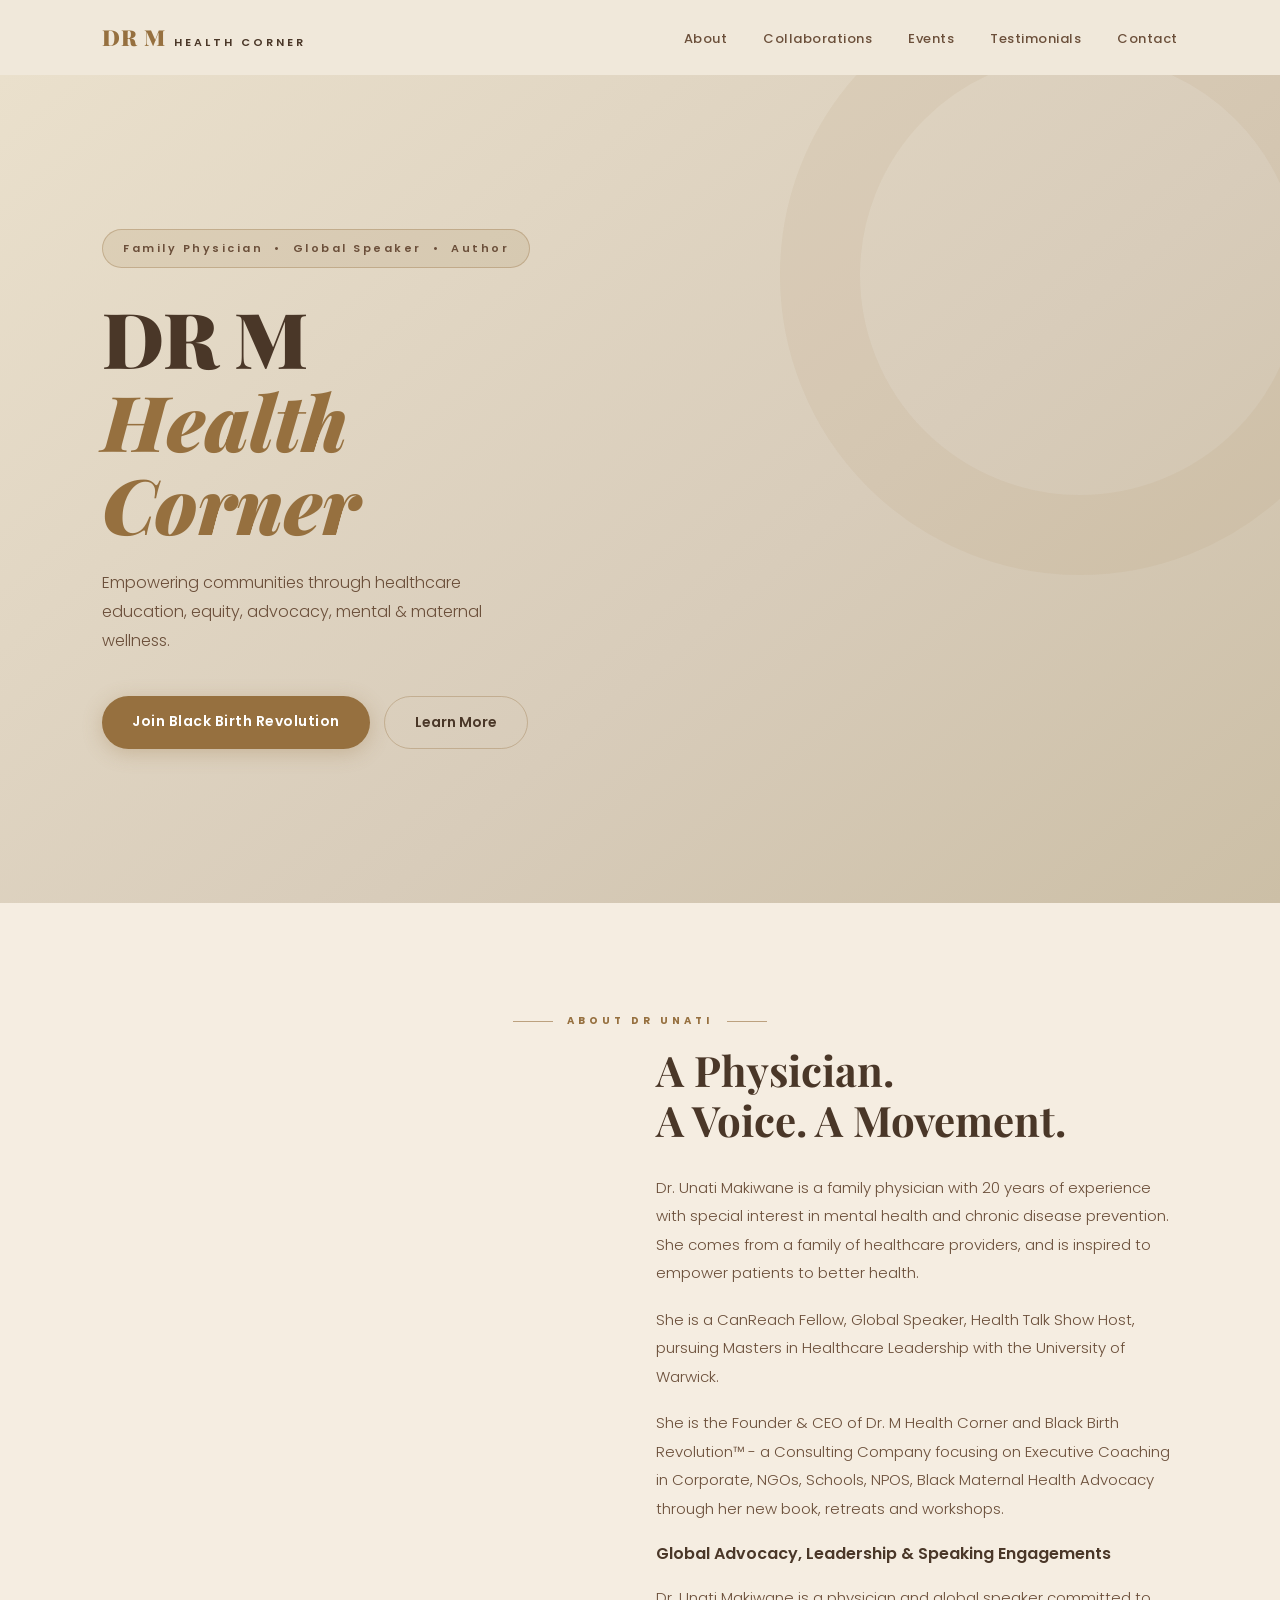
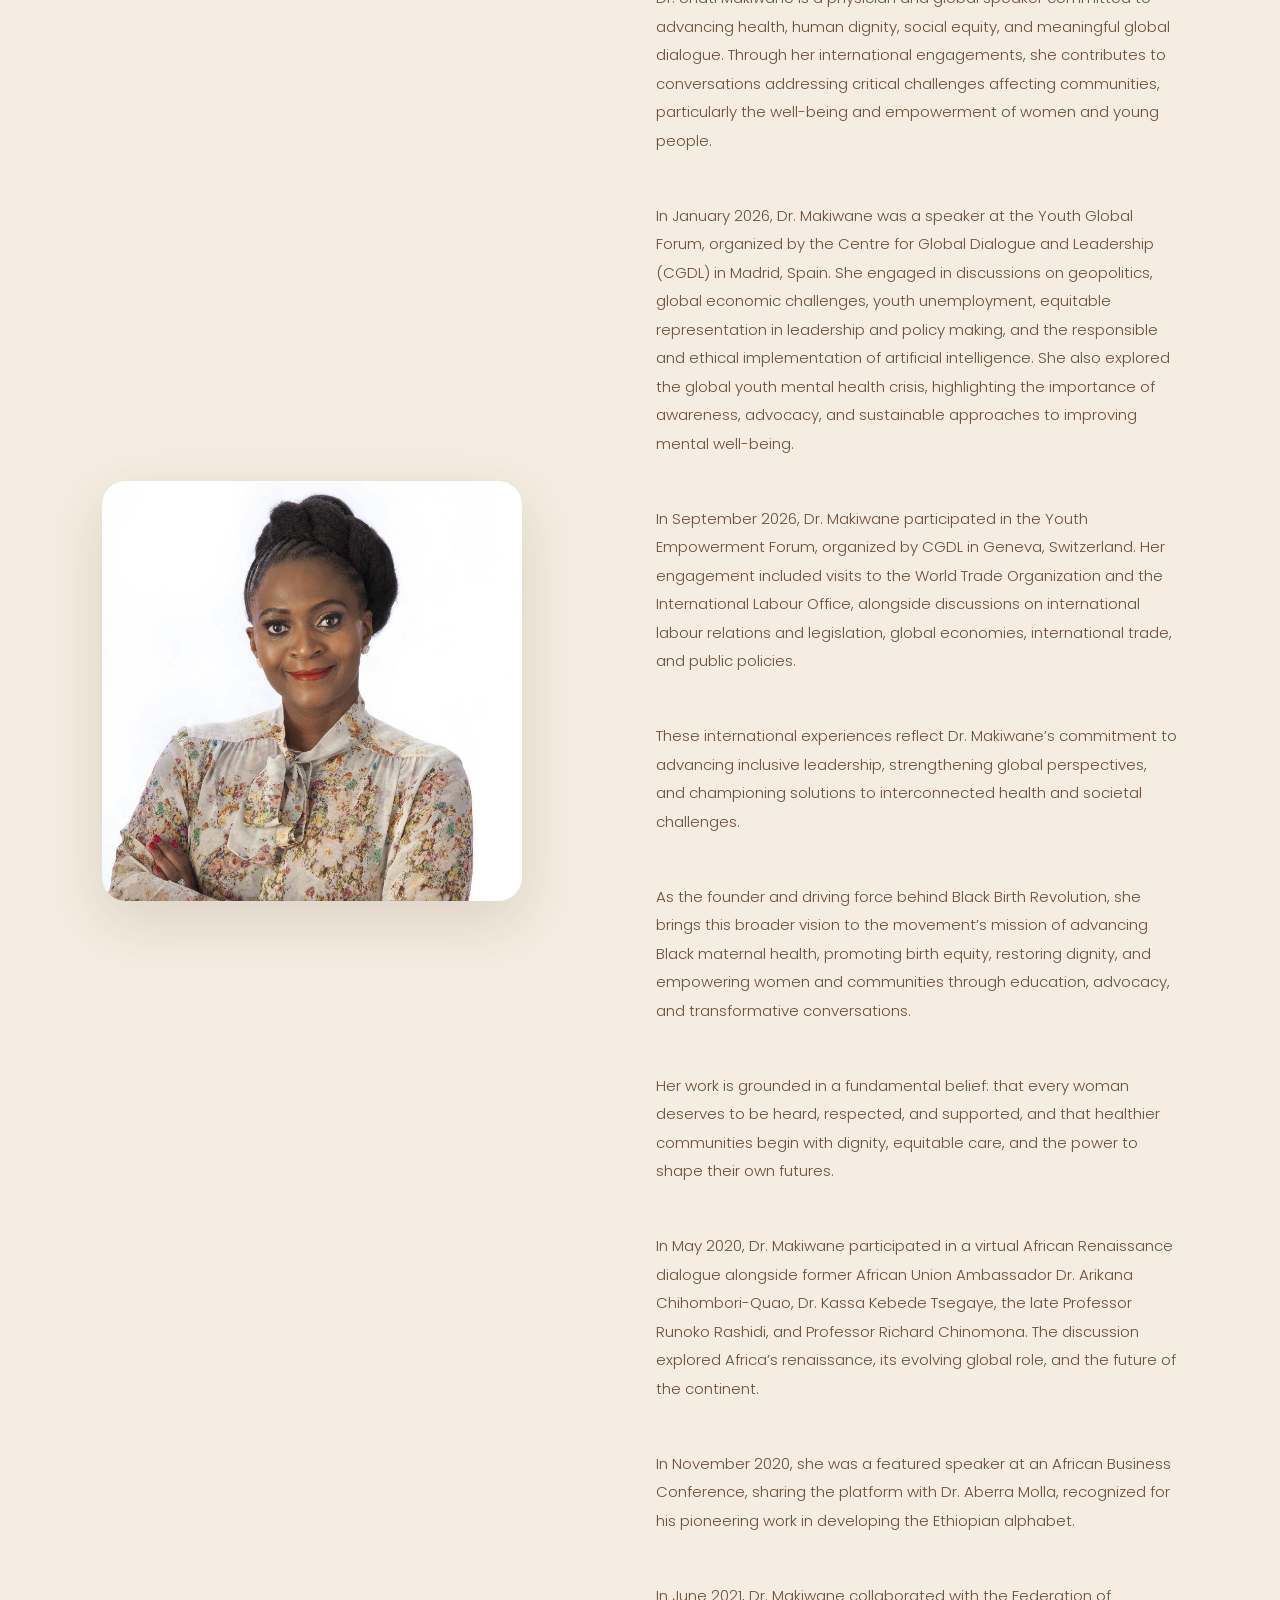
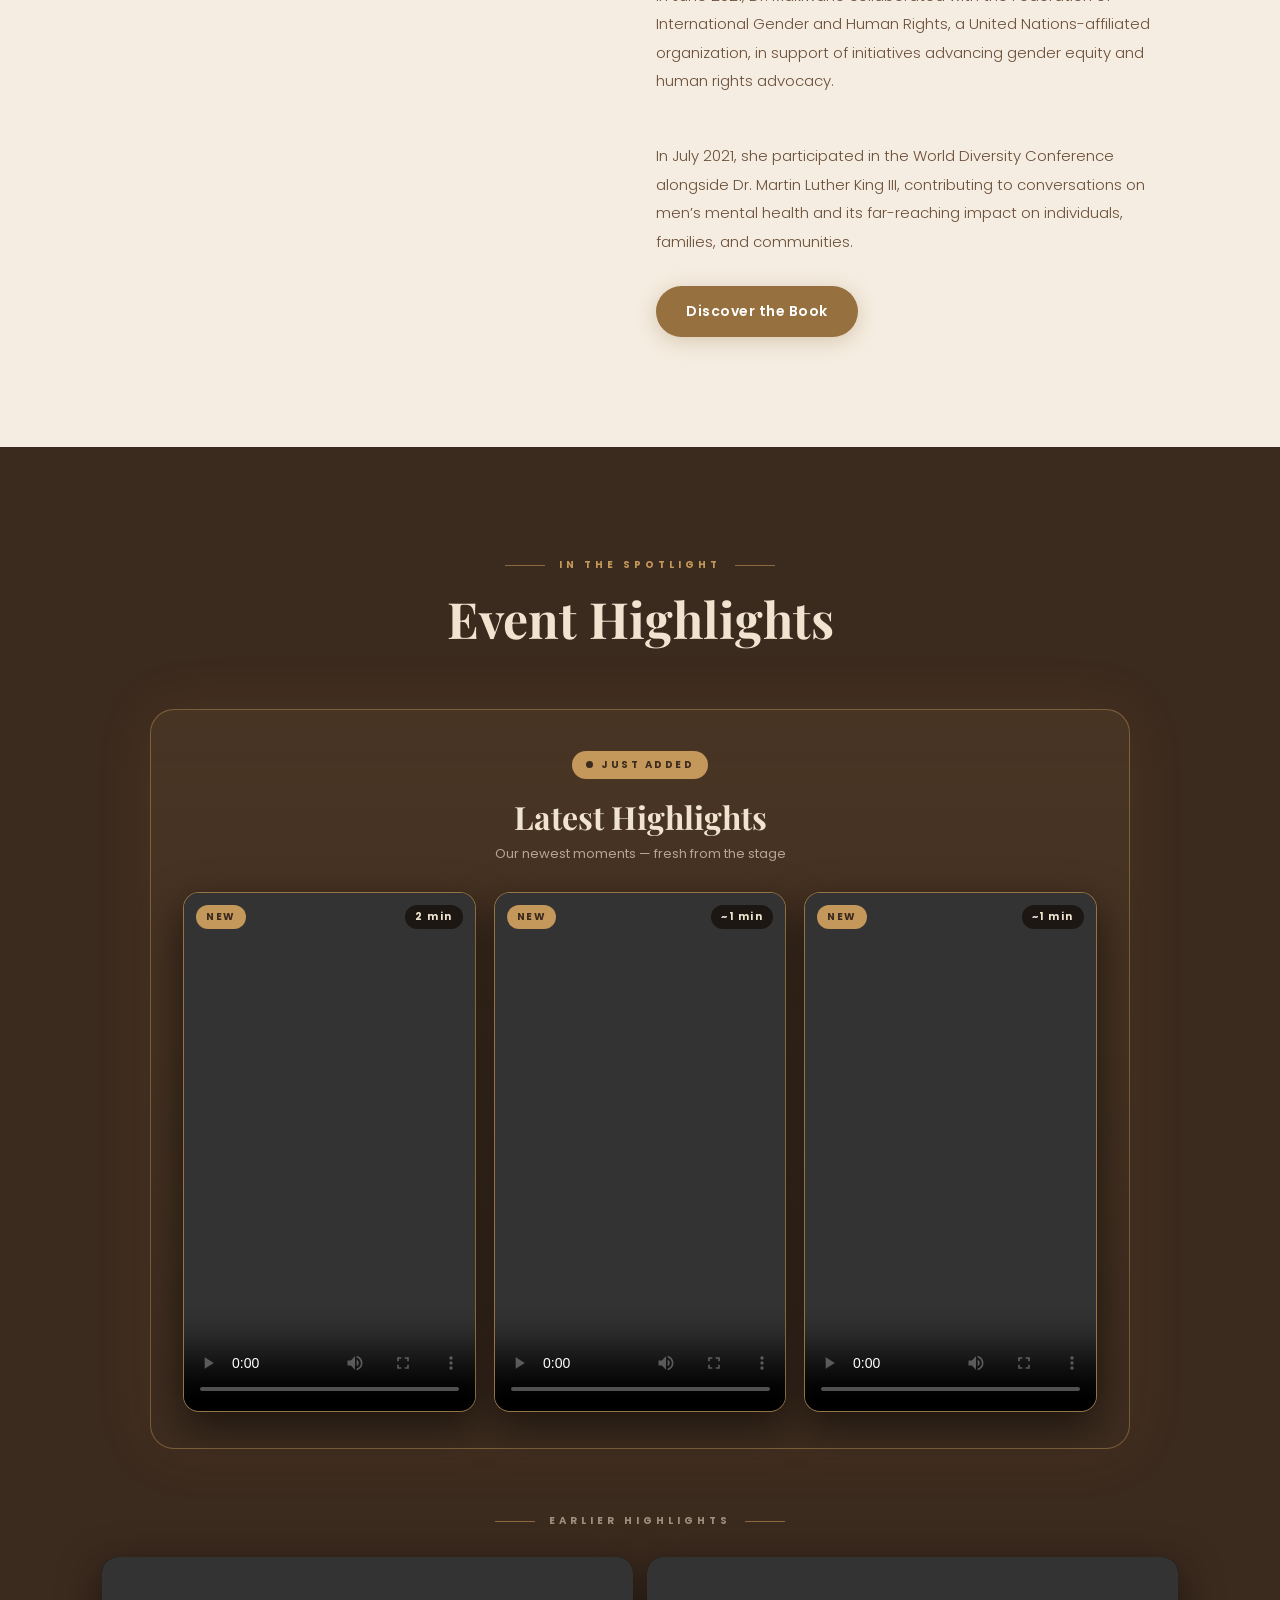
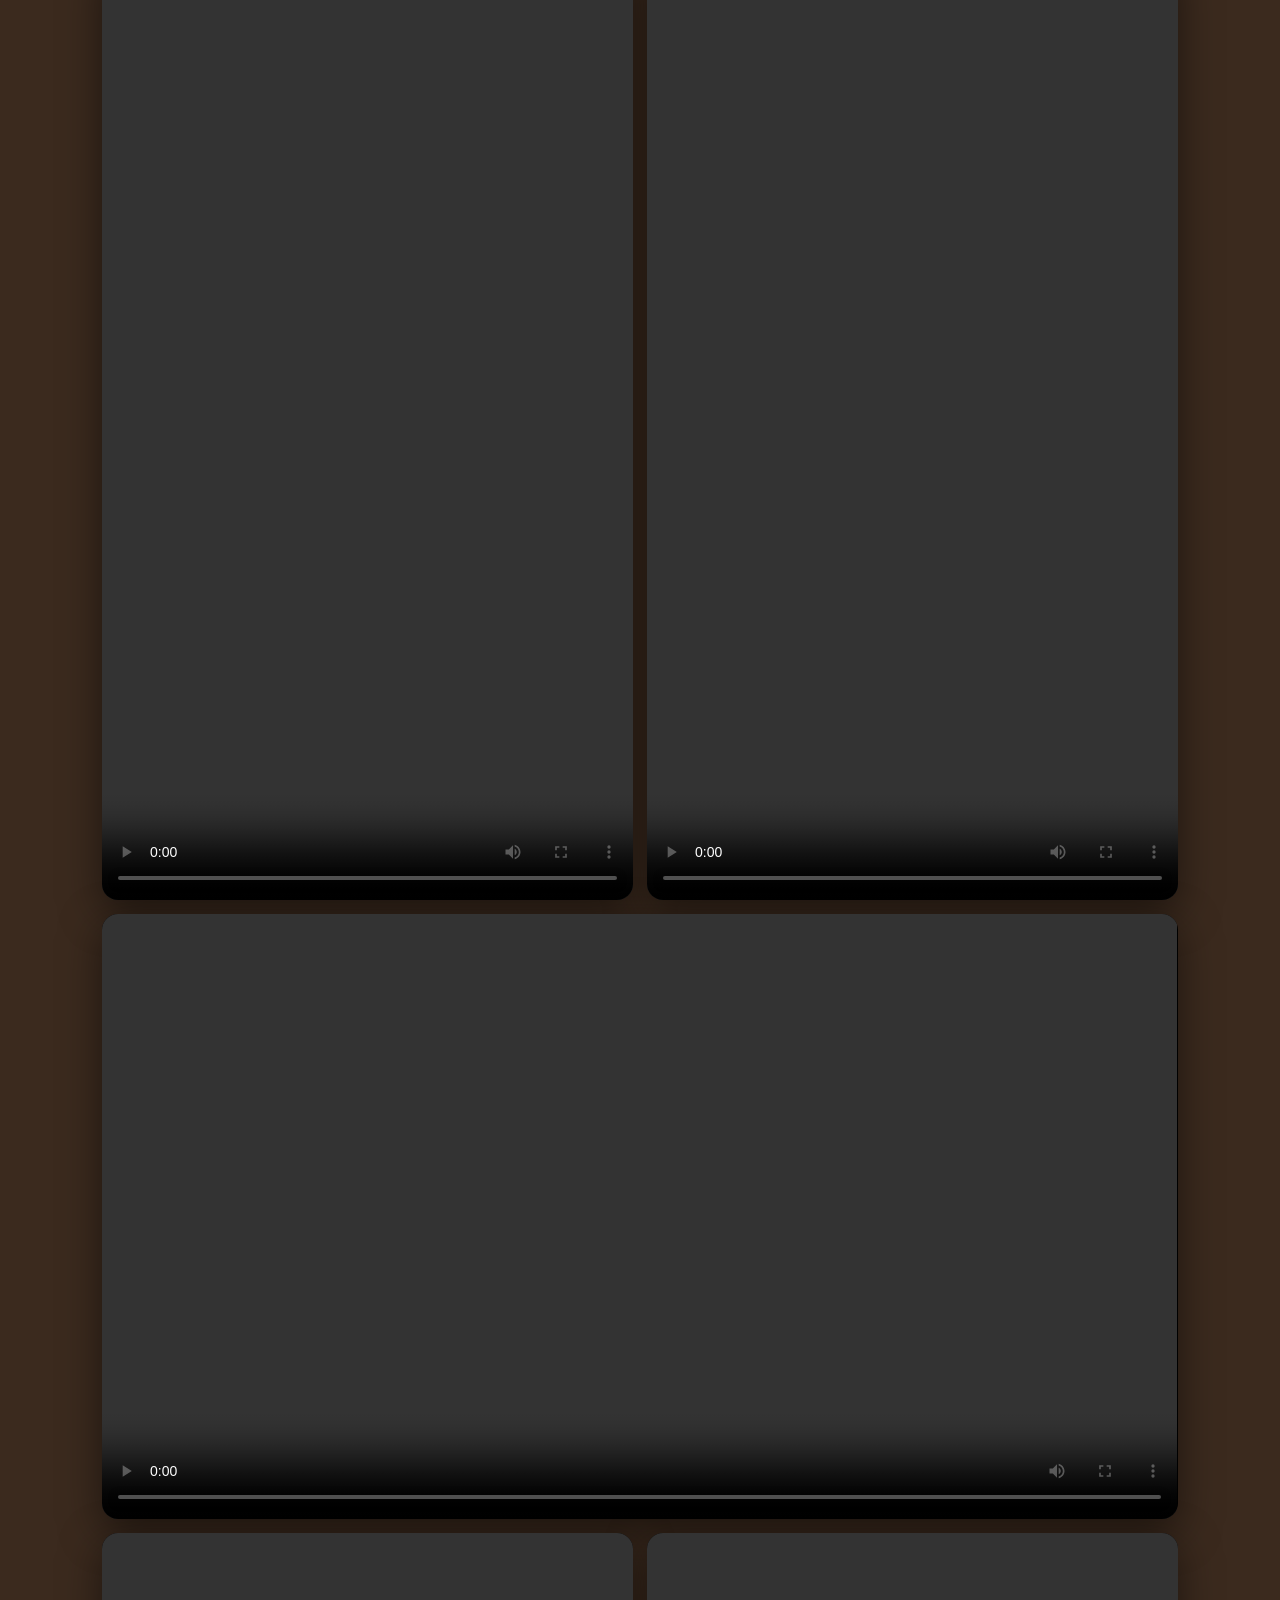
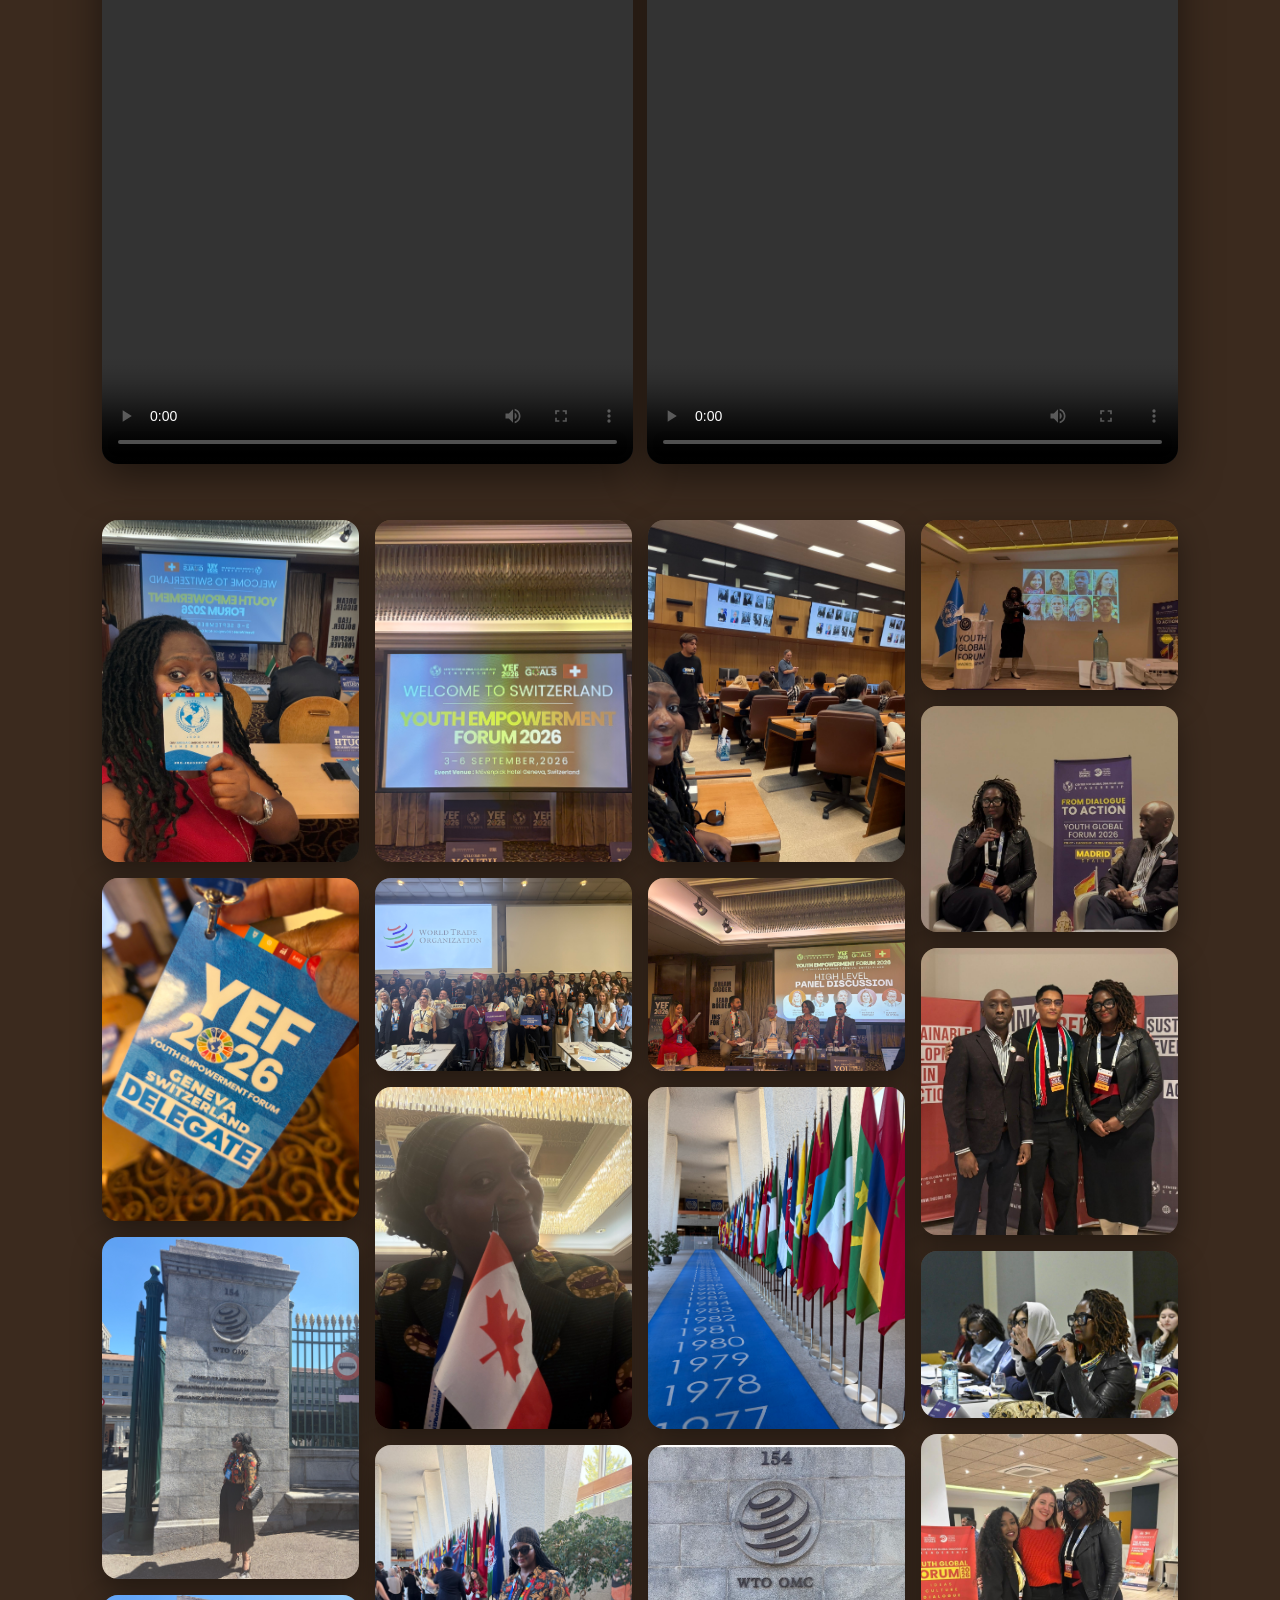
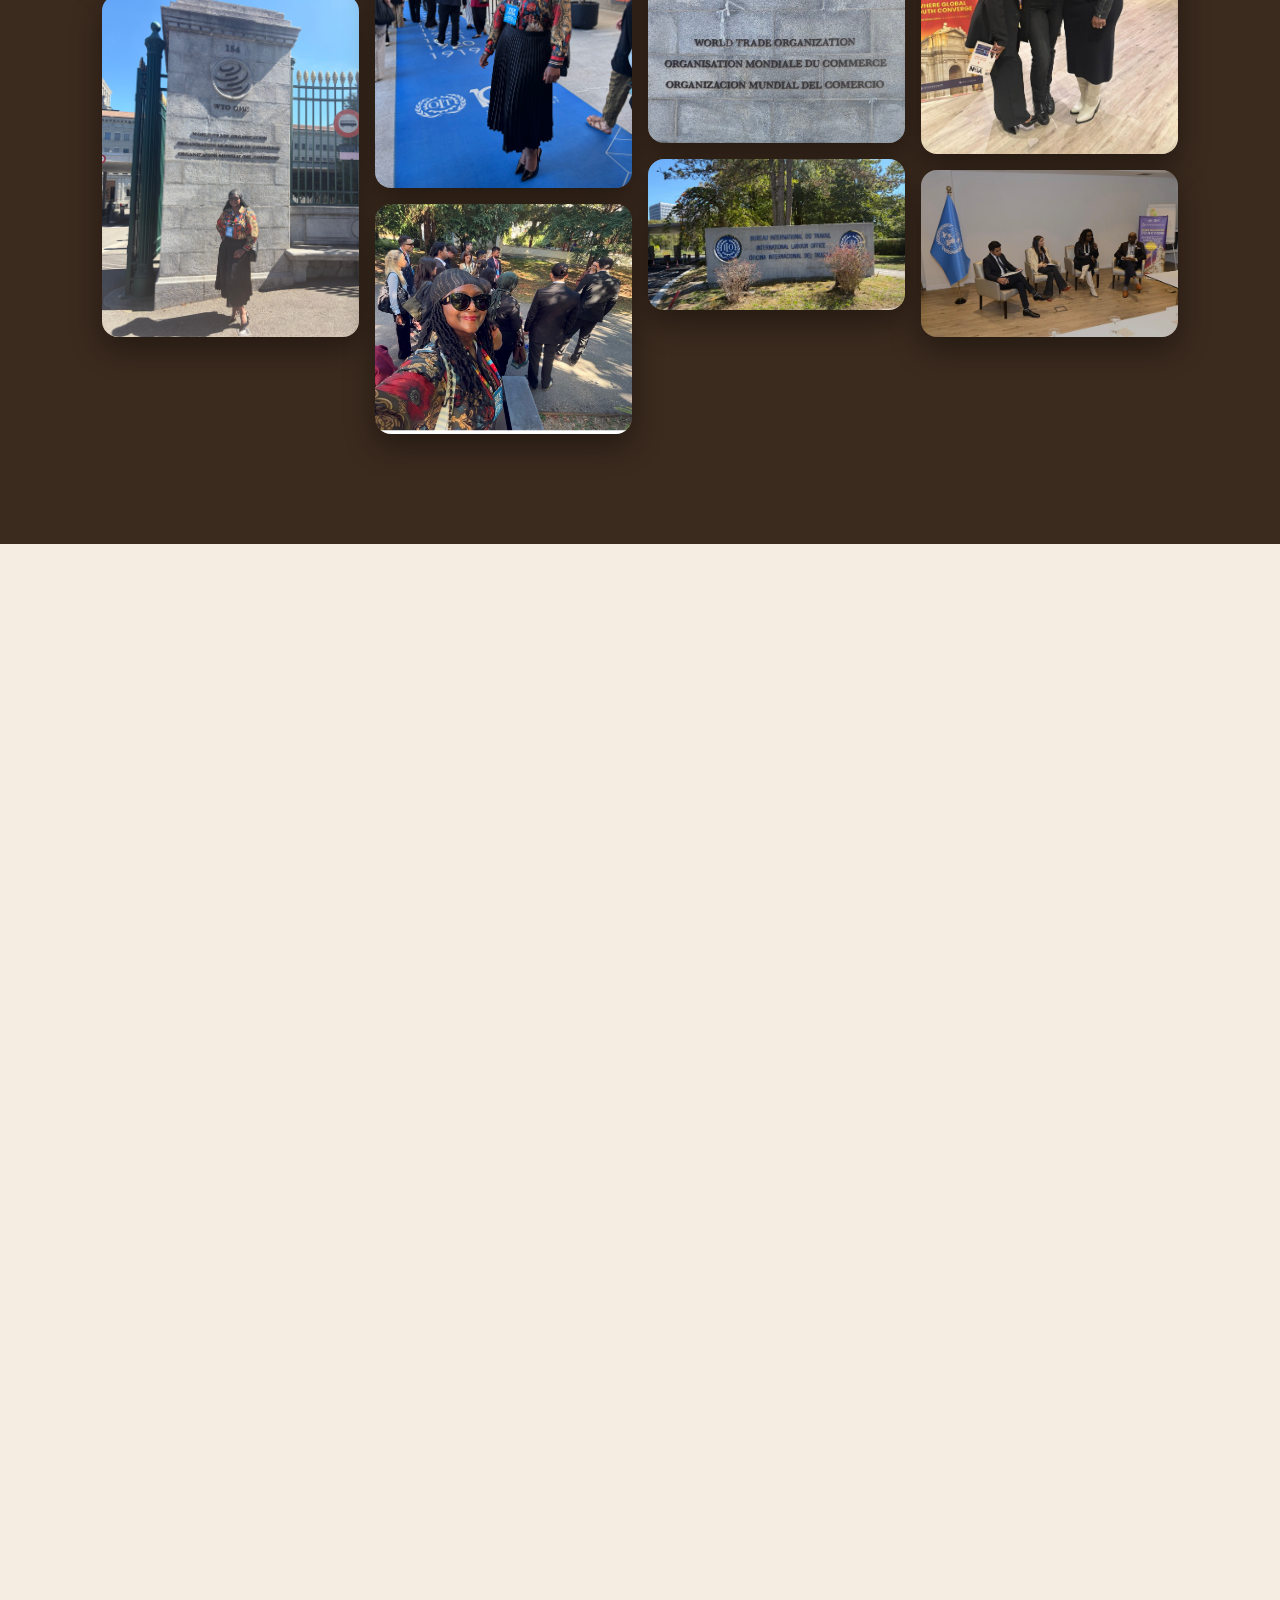
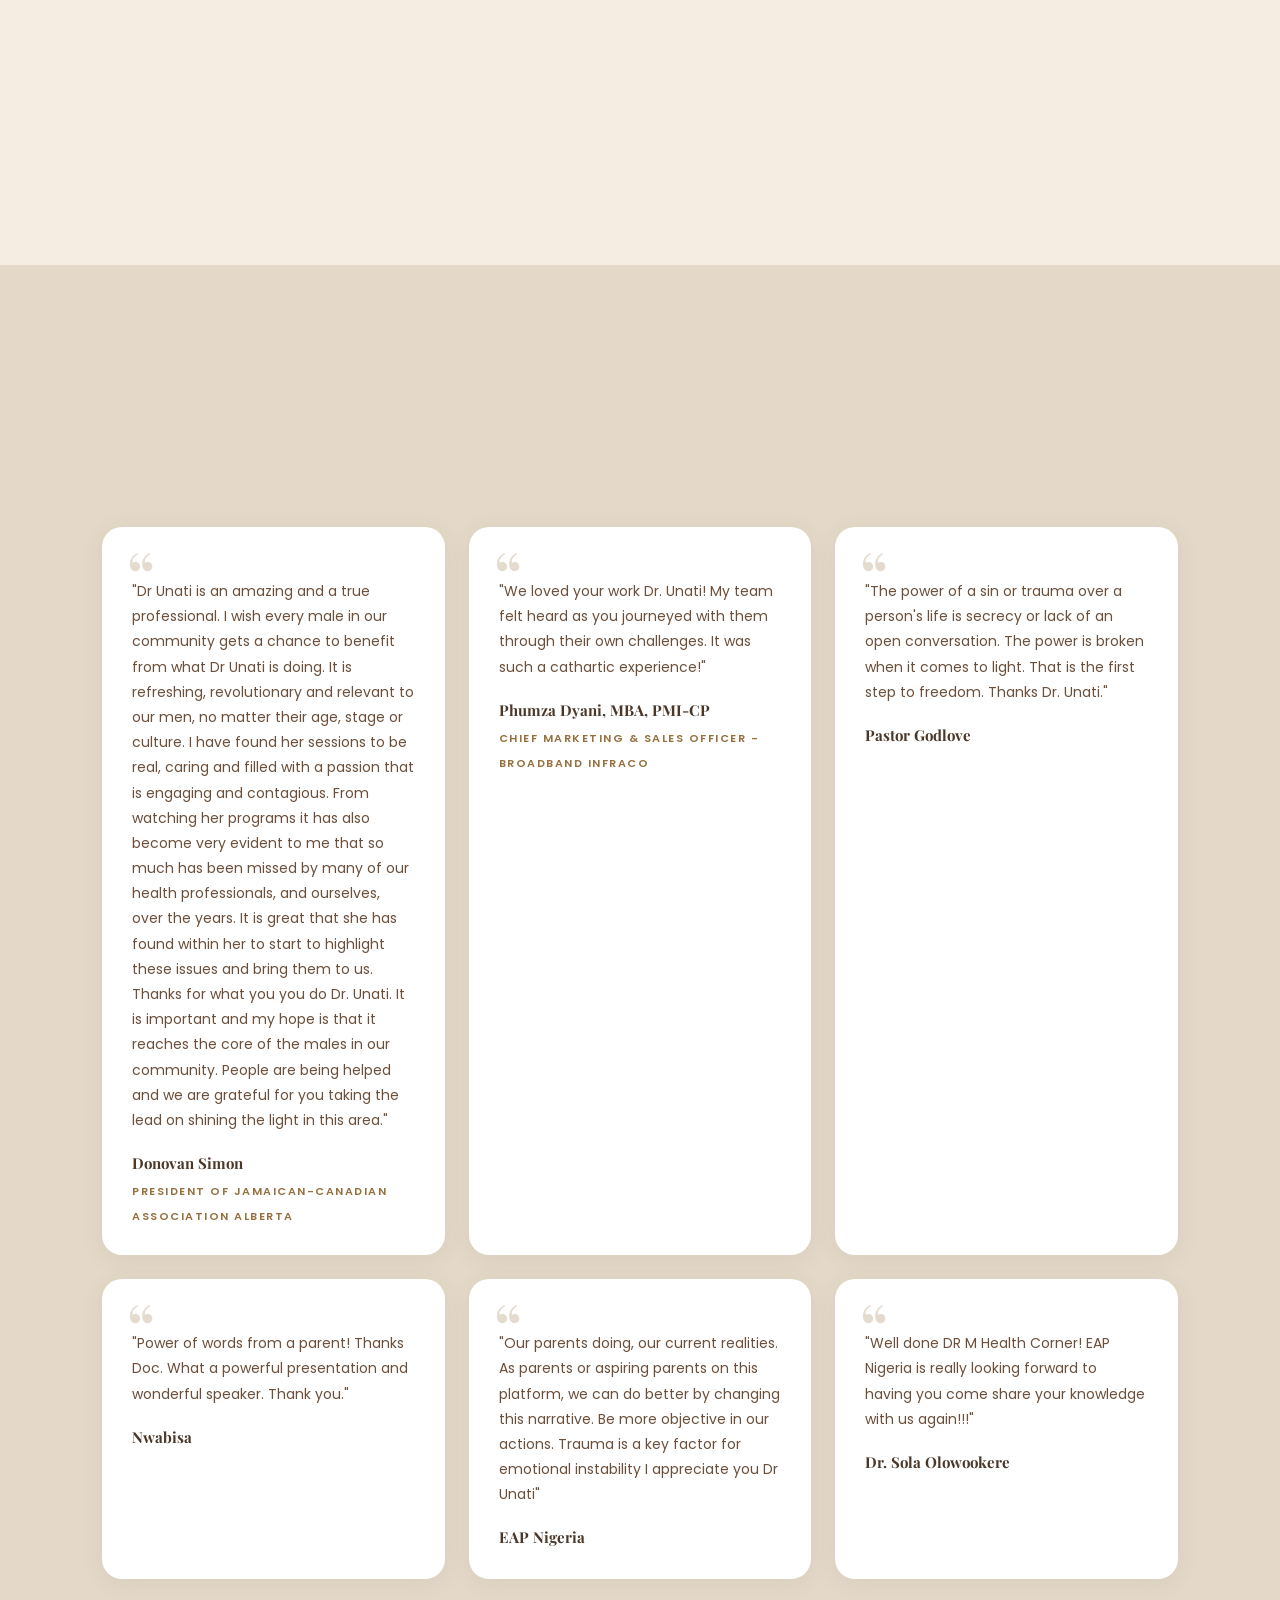
==== index.html @ b4f31681 "Update index.html" ====
<!DOCTYPE html>
<html lang="en">

<head>

<meta charset="UTF-8">
<meta name="viewport" content="width=device-width, initial-scale=1">
<title>Dr M Health Corner</title>

<link rel="stylesheet" href="index-style.css">
<link href="https://fonts.googleapis.com/css2?family=Poppins:wght@300;400;500;600;700&family=Playfair+Display:ital,wght@0,700;0,900;1,400;1,700&display=swap" rel="stylesheet">

</head>

<body>

<!-- ── NAV ── -->
<nav id="navbar">
  <div class="logo">
    <span class="logo-accent">DR M</span>
    <span class="logo-main">HEALTH CORNER</span>
  </div>
  <ul class="nav-links" id="nav-links">
    <li><a href="#about">About</a></li>
    <li><a href="#collaborations">Collaborations</a></li>
    <li><a href="#events">Events</a></li>
    <li><a href="#reviews">Testimonials</a></li>
    <li><a href="#contact">Contact</a></li>
  </ul>
  <button class="nav-toggle" id="nav-toggle" aria-label="Toggle menu">
    <span></span><span></span><span></span>
  </button>
</nav>

<!-- Full-screen mobile overlay -->
<div class="mobile-nav-overlay" id="mobile-nav-overlay">
  <button class="mobile-nav-close" id="mobile-nav-close" aria-label="Close menu">&#10005;</button>
  <ul>
    <li><a href="#about">About</a></li>
    <li><a href="#collaborations">Collaborations</a></li>
    <li><a href="#events">Events</a></li>
    <li><a href="#reviews">Testimonials</a></li>
    <li><a href="#contact">Contact</a></li>
  </ul>
</div>


<!-- ── HERO ── -->
<section class="hero">

  <div class="hero-content fade-up">
    <span class="overline-tag">Family Physician &nbsp;•&nbsp; Global Speaker &nbsp;•&nbsp; Author</span>
    <h1 class="hero-title">
      DR M<br>
      <em>Health Corner</em>
    </h1>
    <p class="hero-sub">
      Empowering communities through healthcare education,
      equity, advocacy, mental & maternal wellness.
    </p>
    <div class="hero-ctas">
      <a href="book.html" class="btn-primary">Join Black Birth Revolution</a>
      <a href="#about" class="btn-ghost">Learn More</a>
    </div>
  </div>

  <div class="hero-image-wrap fade-up delay-1">
    <!-- Removing this, i will just leave it here jsut in case will be used in future
    <div class="hero-image-decor"></div>
    <img src="images/image.png" alt="Dr. Unati Makiwane" class="hero-img">
  </div>
    -->

</section>


<!-- ── ABOUT ── -->
<section id="about">

  <div class="section-label fade-up">
    <span class="label-rule"></span>
    <span>ABOUT DR UNATI</span>
    <span class="label-rule"></span>
  </div>

  <div class="about-grid">

    <div class="about-image-wrap fade-up">
      <img src="images/about.jpg" alt="Dr. Unati Makiwane">
    </div>

    <div class="about-content fade-up delay-1">
      <h2 class="section-heading">A Physician.<br>A Voice. A Movement.</h2>
      <p>
        Dr. Unati Makiwane is a family physician with 20 years of experience with special interest in mental health and chronic disease prevention. She comes from a family of healthcare providers, and is inspired to empower patients to better health.
      </p>
      <p>
        She is a CanReach Fellow, Global Speaker, Health Talk Show Host, pursuing Masters in Healthcare Leadership with the University of Warwick.  <br>
      <p>
      <p>
        She is the Founder & CEO of Dr. M Health Corner and Black Birth Revolution™ - a Consulting Company focusing on Executive Coaching in Corporate, NGOs, Schools, NPOS, Black Maternal Health Advocacy through her new book, retreats and workshops. <br>
      </p>
      <strong> Global Advocacy, Leadership & Speaking Engagements </strong>
      </p>
      <p>
       Dr. Unati Makiwane is a physician and global speaker committed to advancing health, human dignity, social equity, and meaningful global dialogue. Through her international engagements, she contributes to conversations addressing critical challenges affecting communities, particularly the well-being and empowerment of women and young people. <br><br>
      </p>
      <p>
        In January 2026, Dr. Makiwane was a speaker at the Youth Global Forum, organized by the Centre for Global Dialogue and Leadership (CGDL) in Madrid, Spain. She engaged in discussions on geopolitics, global economic challenges, youth unemployment, equitable representation in leadership and policy making, and the responsible and ethical implementation of artificial intelligence. She also explored the global youth mental health crisis, highlighting the importance of awareness, advocacy, and sustainable approaches to improving mental well-being. <br><br>
      </p>
      <p>
        In September 2026, Dr. Makiwane participated in the Youth Empowerment Forum, organized by CGDL in Geneva, Switzerland. Her engagement included visits to the World Trade Organization and the International Labour Office, alongside discussions on international labour relations and legislation, global economies, international trade, and public policies. <br><br>
      </p>
      <p>
        These international experiences reflect Dr. Makiwane’s commitment to advancing inclusive leadership, strengthening global perspectives, and championing solutions to interconnected health and societal challenges. <br><br>
      </p>
      <p>
        As the founder and driving force behind Black Birth Revolution, she brings this broader vision to the movement’s mission of advancing Black maternal health, promoting birth equity, restoring dignity, and empowering women and communities through education, advocacy, and transformative conversations.<br><br>
      </p>
      <p>
        Her work is grounded in a fundamental belief: that every woman deserves to be heard, respected, and supported, and that healthier communities begin with dignity, equitable care, and the power to shape their own futures. <br><br>
      </p>
      <p>
        In May 2020, Dr. Makiwane participated in a virtual African Renaissance dialogue alongside former African Union Ambassador Dr. Arikana Chihombori-Quao, Dr. Kassa Kebede Tsegaye, the late Professor Runoko Rashidi, and Professor Richard Chinomona. The discussion explored Africa’s renaissance, its evolving global role, and the future of the continent.<br><br>
      </p>
      <p>
        In November 2020, she was a featured speaker at an African Business Conference, sharing the platform with Dr. Aberra Molla, recognized for his pioneering work in developing the Ethiopian alphabet.<br><br>
      </p>
      <p>
        In June 2021, Dr. Makiwane collaborated with the Federation of International Gender and Human Rights, a United Nations-affiliated organization, in support of initiatives advancing gender equity and human rights advocacy. <br><br>
      </p>
      <p>
        In July 2021, she participated in the World Diversity Conference alongside Dr. Martin Luther King III, contributing to conversations on men’s mental health and its far-reaching impact on individuals, families, and communities.
      </p>
      <a href="book.html" class="btn-primary" style="margin-top:12px;">Discover the Book</a>
    </div>

  </div>

</section>


<!-- ── EVENTS ── -->
<section id="events">

  <div class="section-label fade-up">
    <span class="label-rule"></span>
    <span>IN THE SPOTLIGHT</span>
    <span class="label-rule"></span>
  </div>

  <h2 class="section-heading text-light fade-up">Event Highlights</h2>

  <!-- ── LATEST VIDEOS (portrait) ── -->
  <div class="latest-wrap fade-up">

    <div class="latest-head">
      <span class="latest-pill"><i></i>JUST ADDED</span>
      <h3 class="latest-title">Latest Highlights</h3>
      <p class="latest-sub">Our newest moments — fresh from the stage</p>
    </div>

    <div class="latest-grid">

      <div class="latest-item">
        <span class="latest-badge">NEW</span>
        <span class="latest-duration">2 min</span>
        <div class="latest-placeholder">
          <svg viewBox="0 0 24 24" fill="currentColor"><path d="M8 5v14l11-7z"/></svg>
          <span>Latest video 1</span>
        </div>
        <video controls preload="metadata" playsinline>
          <source src="images/latest1.mp4#t=1" type="video/mp4">
          Your browser does not support the video tag.
        </video>
      </div>

      <div class="latest-item">
        <span class="latest-badge">NEW</span>
        <span class="latest-duration">~1 min</span>
        <div class="latest-placeholder">
          <svg viewBox="0 0 24 24" fill="currentColor"><path d="M8 5v14l11-7z"/></svg>
          <span>Latest video 2</span>
        </div>
        <video controls preload="metadata" playsinline>
          <source src="images/latest2.mp4#t=1" type="video/mp4">
          Your browser does not support the video tag.
        </video>
      </div>

      <div class="latest-item">
        <span class="latest-badge">NEW</span>
        <span class="latest-duration">~1 min</span>
        <div class="latest-placeholder">
          <svg viewBox="0 0 24 24" fill="currentColor"><path d="M8 5v14l11-7z"/></svg>
          <span>Latest video 3</span>
        </div>
        <video controls preload="metadata" playsinline>
          <source src="images/latest3.mp4#t=1" type="video/mp4">
          Your browser does not support the video tag.
        </video>
      </div>

    </div>

  </div>

  <div class="earlier-label fade-up">
    <span class="label-rule"></span>
    <span>EARLIER HIGHLIGHTS</span>
    <span class="label-rule"></span>
  </div>

  <div class="video-grid fade-up">

    <!-- Video 4: TikTok / Portrait -->
    <div class="video-item vid-portrait">
      <video controls>
        <source src="images/vid2.mp4" type="video/mp4">
        Your browser does not support the video tag.
      </video>
    </div>

    <!-- Video 5: Landscape -->
    <div class="video-item vid-landscape-right">
      <video controls>
        <source src="images/vid3.mp4" type="video/mp4">
        Your browser does not support the video tag.
      </video>
    </div>

    <!-- Video 1: Landscape (existing) -->
    <div class="video-item vid-landscape">
      <video controls>
        <source src="images/slideshow.mp4" type="video/mp4">
        Your browser does not support the video tag.
      </video>
    </div>

    <!-- Video 2: Square -->
    <div class="video-item vid-square">
      <video controls>
        <source src="images/vid1.mp4" type="video/mp4">
        Your browser does not support the video tag.
      </video>
    </div>

    <!-- Video 3: Square -->
    <div class="video-item vid-square">
      <video controls>
        <source src="images/vid4.mp4" type="video/mp4">
        Your browser does not support the video tag.
      </video>
    </div>

  </div>

  <h3 class="gallery-subheading fade-up"></h3>

  <div class="photo-gallery fade-up" id="photo-gallery">

    <div class="photo-item"><img src="images/IMG_0917.jpeg" alt="Event photo 1"></div>
    <div class="photo-item"><img src="images/IMG_0909.jpeg" alt="Event photo 2"></div>
    <div class="photo-item"><img src="images/IMG_1070.jpeg" alt="Event photo 3"></div>
    <div class="photo-item"><img src="images/IMG_1068.jpeg" alt="Event photo 4"></div>
    <div class="photo-item"><img src="images/IMG_0907.jpeg" alt="Event photo 5"></div>
    <div class="photo-item"><img src="images/IMG_1032.jpeg" alt="Event photo 6"></div>
    <div class="photo-item"><img src="images/IMG_1174.jpeg" alt="Event photo 7"></div>
    <div class="photo-item"><img src="images/IMG_1082.jpeg" alt="Event photo 8"></div>
    <div class="photo-item"><img src="images/IMG_1023.jpg" alt="Event photo 9"></div>
    <div class="photo-item"><img src="images/IMG_1118.jpeg" alt="Event photo 10"></div>
    <div class="photo-item"><img src="images/IMG_1163.jpeg" alt="Event photo 11"></div>
    <div class="photo-item"><img src="images/IMG_1095.jpeg" alt="Event photo 12"></div>
    <div class="photo-item"><img src="images/IMG_1025.jpg" alt="Event photo 13"></div>
    <div class="photo-item"><img src="images/addimg1.jpeg" alt="Event photo 14"></div>
    <div class="photo-item"><img src="images/addimg2.jpeg" alt="Event photo 15"></div>
    <div class="photo-item"><img src="images/addimg3.jpeg" alt="Event photo 16"></div>
    <div class="photo-item"><img src="images/addimg4.jpeg" alt="Event photo 17"></div>
    <div class="photo-item"><img src="images/addimg5.jpeg" alt="Event photo 18"></div>
    <div class="photo-item"><img src="images/addimg6.jpeg" alt="Event photo 19"></div>
    <div class="photo-item"><img src="images/addimg7.jpeg" alt="Event photo 20"></div>


  </div>

</section>

<!-- ── LIGHTBOX (shared by photo gallery) ── -->
<div class="lightbox" id="lightbox">
  <button class="lightbox-close" id="lightbox-close" aria-label="Close">&#10005;</button>
  <button class="lightbox-prev" id="lightbox-prev" aria-label="Previous image">&#10094;</button>
  <div class="lightbox-content" id="lightbox-content"></div>
  <button class="lightbox-next" id="lightbox-next" aria-label="Next image">&#10095;</button>
  <span class="lightbox-counter" id="lightbox-counter"></span>
</div>


<!-- ── COLLABORATIONS & SPEAKING ENGAGEMENTS ── -->
<section id="collaborations">

  <div class="section-label fade-up">
    <span class="label-rule"></span>
    <span>IMPACT &amp; OUTREACH</span>
    <span class="label-rule"></span>
  </div>

  <h2 class="section-heading fade-up">Collaborations &amp;<br>Speaking Engagements</h2>

  <div class="collab-grid fade-up">

    <div class="collab-card collab-dark">
      <span class="collab-tag">Speaking</span>
      <p>Center for Global Dialogue &amp; Leadership</p>
      <small>15–18th January 2026 · Madrid, Spain<br>Topic: Global Mental Health Crisis in Youth</small>
    </div>

    <div class="collab-card collab-cream">
      <span class="collab-tag">Speaking</span>
      <p>Youth Empowerment Forum by CGDL</p>
      <small>September 2026 · Geneva, Switzerland</small>
    </div>

    <div class="collab-card collab-light">
      <p>Broadband Infraco Marketing Team</p>
    </div>

    <div class="collab-card collab-cream">
      <span class="collab-tag">Speaking</span>
      <p>World Diversity Conference</p>
      <small>July 2021 · Keynote alongside Dr. Martin Luther King III</small>
    </div>

    <div class="collab-card collab-dark">
      <p>Employee Assistance Professionals Association Nigeria</p>
    </div>

    <div class="collab-card collab-cream">
      <p>Calgary Immigrant Services — Centre for New Comers</p>
    </div>

    <div class="collab-card collab-cream">
      <span class="collab-tag">Speaking</span>
      <p>Keynote · Utilitarian Conferences Gathering</p>
      <small>11th American Healthcare, Nursing &amp; Patient Safety Summit · 16 Nov 2022<br>Topic: Gender Based Violence &amp; Technological Solutions</small>
    </div>

    <div class="collab-card collab-dark">
      <p>Jamaican Canadian Association Alberta (JCAA)</p>
    </div>

    <div class="collab-card collab-cream">
      <p>BIPOC Foundation</p>
    </div>

    <div class="collab-card collab-light">
      <p>Africa's Renaissance</p>
      <small>May 2020</small>
    </div>

    <div class="collab-card collab-cream">
      <p>Grey Insights</p>
    </div>

    <div class="collab-card collab-dark">
      <span class="collab-tag">Media</span>
      <p>University of Calgary</p>
      <small>02 Dec 2024 · Social Work Students SOWK 429 S04 · Africentric Social Work Practice</small>
    </div>

    <div class="collab-card collab-cream">
      <span class="collab-tag">Media</span>
      <p>Featured on Austin TV — Brain Power TV</p>
      <small>with Dr. Hokehe Eko</small>
    </div>

    <div class="collab-card collab-light">
      <span class="collab-tag">Media</span>
      <p>Featured on CBC News, Calgary Herald, Legend</p>
    </div>

    <div class="collab-card collab-cream">
      <p>She UnLeashed Podcast</p>
    </div>

    <div class="collab-card collab-dark">
      <p>Calgary African Community Collective</p>
      <small>A Conversation with Chief of Police on Police-Black Relations</small>
    </div>

    <div class="collab-card collab-cream">
      <p>Somali Centre for Family Services — Under the Acacia Tree</p>
    </div>

    <div class="collab-card collab-light">
      <p>Webber Academy</p>
    </div>

  </div>

</section>


<!-- ── TESTIMONIALS ── -->
<section id="reviews">

  <div class="section-label fade-up">
    <span class="label-rule"></span>
    <span>TESTIMONIALS</span>
    <span class="label-rule"></span>
  </div>

  <h2 class="section-heading fade-up">What People Say</h2>

  <div id="testimonial-container"></div>

</section>


<!-- ── CONTACT ── -->
<section id="contact">

  <div class="contact-inner fade-up">
    <div class="section-label">
      <span class="label-rule"></span>
      <span>GET IN TOUCH</span>
      <span class="label-rule"></span>
    </div>

    <h2 class="section-heading text-light">Contact Dr Unati</h2>

    <p class="contact-tagline">
      Healing &nbsp;•&nbsp; Education &nbsp;•&nbsp; Wellness &nbsp;•&nbsp; Sisterhood
    </p>

    <a href="https://forms.gle/LHwtWmWfaqVdXmRw8" class="btn-primary" target="_blank">Show your interest or Send Us a Message</a>

    <!-- SOCIAL LINKS -->
    <div class="social-links">
      <a href="https://www.instagram.com/drmhealthcorner?igsh=MXFvZXozdno3dnhndA==" target="_blank" aria-label="Instagram">Instagram</a>
      <a href="https://www.linkedin.com/posts/dr-unati-makiwane-9a4546172_alphafemaleathome-alphafemaleintheworkplace-share-7050269230646112256-aKfn?utm_source=share&utm_medium=member_desktop&rcm=ACoAAENoo_cBy0oQ0X-5Tv7xK0D24VdAOyD4u9I" target="_blank" aria-label="LinkedIn">LinkedIn</a>
    </div>

  </div>

</section>


<script src="script.js"></script>

<script>
  // Scroll reveal
  const observer = new IntersectionObserver((entries) => {
    entries.forEach(el => {
      if (el.isIntersecting) {
        el.target.classList.add('visible');
        observer.unobserve(el.target);
      }
    });
  }, { threshold: 0.12 });

  document.querySelectorAll('.fade-up').forEach(el => observer.observe(el));

  // Latest videos: hide the placeholder once the real video file loads
  document.querySelectorAll('.latest-item video').forEach(v => {
    const item = v.closest('.latest-item');
    const markLoaded = () => item.classList.add('loaded');
    if (v.readyState >= 1) markLoaded();
    v.addEventListener('loadedmetadata', markLoaded);
  });

  // Nav scroll effect
  window.addEventListener('scroll', () => {
    document.getElementById('navbar').classList.toggle('scrolled', window.scrollY > 50);
  });

  // Mobile nav overlay
  const navToggle = document.getElementById('nav-toggle');
  const overlay   = document.getElementById('mobile-nav-overlay');
  const closeBtn  = document.getElementById('mobile-nav-close');

  function openNav()  { overlay.classList.add('open');    navToggle.classList.add('is-open'); }
  function closeNav() { overlay.classList.remove('open'); navToggle.classList.remove('is-open'); }

  navToggle.addEventListener('click', () => overlay.classList.contains('open') ? closeNav() : openNav());
  closeBtn.addEventListener('click', closeNav);
  overlay.querySelectorAll('a').forEach(a => a.addEventListener('click', closeNav));
</script>

</body>
</html>
---- index-style.css ----
/* ═══════════════════════════════════════
   RESET & BASE
═══════════════════════════════════════ */

*, *::before, *::after {
  margin: 0;
  padding: 0;
  box-sizing: border-box;
}

html {
  scroll-behavior: smooth;
}

:root {
  --warm-light: #F0E8DA;
  --sand:       #DDD0B8;
  --walnut:     #4A3728;
  --mocha:      #6B4F3A;
  --gold:       #96703F;
  --gold-light: rgba(150, 112, 63, 0.12);
  --gold-mid:   rgba(150, 112, 63, 0.35);
  --dark:       #3B2A1E;
  --white:      #ffffff;

  /* Section backgrounds */
  --bg-hero:         #E4D8C2;
  --bg-about:        #F5EDE1;
  --bg-events:       #3B2A1E;
  --bg-reviews:      #E4D9C8;
  --bg-contact:      #3B2A1E;
}

body {
  font-family: 'Poppins', sans-serif;
  color: var(--walnut);
  background: var(--warm-light);
  overflow-x: hidden;
}


/* ═══════════════════════════════════════
   SCROLL REVEAL
═══════════════════════════════════════ */

.fade-up {
  opacity: 0;
  transform: translateY(32px);
  transition: opacity 0.7s ease, transform 0.7s ease;
}

.fade-up.delay-1 { transition-delay: 0.15s; }
.fade-up.delay-2 { transition-delay: 0.3s; }

.fade-up.visible {
  opacity: 1;
  transform: translateY(0);
}


/* ═══════════════════════════════════════
   NAV
═══════════════════════════════════════ */

#navbar {
  display: flex;
  align-items: center;
  justify-content: space-between;
  padding: 22px 8%;
  position: sticky;
  top: 0;
  z-index: 100;
  background: rgba(240, 232, 218, 0.85);
  backdrop-filter: blur(12px);
  -webkit-backdrop-filter: blur(12px);
  border-bottom: 1px solid transparent;
  transition: border-color 0.3s, background 0.3s, box-shadow 0.3s;
}

#navbar.scrolled {
  border-bottom-color: var(--sand);
  box-shadow: 0 4px 24px rgba(74, 55, 40, 0.08);
}

.logo {
  display: flex;
  align-items: baseline;
  gap: 8px;
  text-decoration: none;
}

.logo-accent {
  font-family: 'Playfair Display', serif;
  font-size: 22px;
  font-weight: 900;
  color: var(--gold);
  letter-spacing: 1px;
}

.logo-main {
  font-family: 'Poppins', sans-serif;
  font-size: 11px;
  font-weight: 600;
  letter-spacing: 3px;
  color: var(--walnut);
}

.nav-links {
  display: flex;
  align-items: center;
  gap: 36px;
  list-style: none;
}

.nav-links a {
  text-decoration: none;
  font-size: 13px;
  font-weight: 500;
  letter-spacing: 0.5px;
  color: var(--mocha);
  position: relative;
  transition: color 0.2s;
}

.nav-links a::after {
  content: '';
  position: absolute;
  bottom: -3px;
  left: 0;
  width: 0;
  height: 1px;
  background: var(--gold);
  transition: width 0.3s ease;
}

.nav-links a:hover { color: var(--gold); }
.nav-links a:hover::after { width: 100%; }

.nav-toggle {
  display: none;
  flex-direction: column;
  gap: 5px;
  background: none;
  border: none;
  cursor: pointer;
  padding: 4px;
}

.nav-toggle span {
  display: block;
  width: 24px;
  height: 2px;
  background: var(--walnut);
  border-radius: 2px;
  transition: background 0.2s, transform 0.3s, opacity 0.3s;
}

.nav-toggle:hover span { background: var(--gold); }

/* Animate to ✕ when open */
.nav-toggle.is-open span:nth-child(1) { transform: translateY(7px) rotate(45deg); }
.nav-toggle.is-open span:nth-child(2) { opacity: 0; }
.nav-toggle.is-open span:nth-child(3) { transform: translateY(-7px) rotate(-45deg); }


/* ═══════════════════════════════════════
   SHARED SECTION ELEMENTS
═══════════════════════════════════════ */

section { padding: 110px 8%; }

.section-label {
  display: flex;
  align-items: center;
  justify-content: center;
  gap: 14px;
  margin-bottom: 16px;
  font-size: 10px;
  font-weight: 700;
  letter-spacing: 4px;
  color: var(--gold);
}

.label-rule {
  display: block;
  width: 40px;
  height: 1px;
  background: var(--gold);
  opacity: 0.6;
}

.section-heading {
  font-family: 'Playfair Display', serif;
  font-size: clamp(32px, 4vw, 50px);
  font-weight: 700;
  line-height: 1.2;
  color: var(--walnut);
  text-align: center;
  margin-bottom: 60px;
}

.section-heading.text-left { text-align: left; }
.section-heading.text-light { color: #F0E4D0; }


/* ═══════════════════════════════════════
   HERO
═══════════════════════════════════════ */

.hero {
  display: grid;
  grid-template-columns: 1fr 1fr;
  align-items: center;
  gap: 60px;
  padding: 100px 8% 100px;
  min-height: 92vh;
  background: linear-gradient(140deg, #EAE0CC 0%, #D8CCBA 60%, #CCBFA6 100%);
  position: relative;
  overflow: hidden;
}

/* large decorative ring in background */
.hero::before {
  content: '';
  position: absolute;
  width: 600px;
  height: 600px;
  border-radius: 50%;
  border: 80px solid rgba(150, 112, 63, 0.07);
  top: -100px;
  right: -100px;
  pointer-events: none;
}

.overline-tag {
  display: inline-block;
  font-size: 11px;
  font-weight: 600;
  letter-spacing: 2.5px;
  color: var(--mocha);
  background: rgba(150, 112, 63, 0.12);
  border: 1px solid var(--gold-mid);
  padding: 10px 20px;
  border-radius: 50px;
  margin-bottom: 28px;
}

.hero-title {
  font-family: 'Playfair Display', serif;
  font-size: clamp(52px, 6vw, 82px);
  font-weight: 900;
  line-height: 1.08;
  color: var(--walnut);
  margin-bottom: 24px;
}

.hero-title em {
  font-style: italic;
  color: var(--gold);
}

.hero-sub {
  font-size: 16px;
  font-weight: 300;
  line-height: 1.8;
  color: var(--mocha);
  margin-bottom: 40px;
  max-width: 400px;
}

.hero-ctas {
  display: flex;
  flex-wrap: wrap;
  gap: 14px;
}

/* image side */
.hero-image-wrap {
  position: relative;
  display: flex;
  justify-content: flex-end;
}

.hero-image-decor {
  position: absolute;
  width: 88%;
  height: 88%;
  background: rgba(150, 112, 63, 0.13);
  border-radius: 40% 60% 55% 45% / 45% 45% 55% 55%;
  top: 6%;
  right: -2%;
  z-index: 0;
}

.hero-img {
  position: relative;
  z-index: 1;
  width: 85%;
  max-width: 380px;
  border-radius: 32px;
  box-shadow: 0 30px 70px rgba(74, 55, 40, 0.2), 0 8px 24px rgba(74, 55, 40, 0.12);
  object-fit: cover;
}


/* ═══════════════════════════════════════
   BUTTONS
═══════════════════════════════════════ */

.btn-primary {
  display: inline-block;
  padding: 15px 30px;
  background: var(--gold);
  color: var(--white);
  text-decoration: none;
  font-size: 14px;
  font-weight: 600;
  letter-spacing: 0.5px;
  border-radius: 50px;
  transition: background 0.25s, transform 0.2s, box-shadow 0.25s;
  box-shadow: 0 4px 20px rgba(150, 112, 63, 0.3);
}

.btn-primary:hover {
  background: var(--mocha);
  transform: translateY(-2px);
  box-shadow: 0 8px 28px rgba(107, 79, 58, 0.35);
}

.btn-ghost {
  display: inline-block;
  padding: 15px 30px;
  background: transparent;
  color: var(--walnut);
  text-decoration: none;
  font-size: 14px;
  font-weight: 600;
  border: 1.5px solid var(--gold-mid);
  border-radius: 50px;
  transition: border-color 0.25s, color 0.25s, background 0.25s;
}

.btn-ghost:hover {
  border-color: var(--gold);
  color: var(--gold);
  background: var(--gold-light);
}


/* ═══════════════════════════════════════
   ABOUT
═══════════════════════════════════════ */

#about {
  background: var(--bg-about);
}

.about-grid {
  display: grid;
  grid-template-columns: 1fr 1.1fr;
  gap: 80px;
  align-items: center;
}

.about-image-wrap {
  position: relative;
}

.about-image-wrap img {
  width: 100%;
  max-width: 420px;
  border-radius: 24px;
  display: block;
  position: relative;
  z-index: 1;
  box-shadow: 0 20px 60px rgba(74, 55, 40, 0.15);
}



/* experience badge */
.about-image-badge {
  position: absolute;
  bottom: 28px;
  right: -12px;
  z-index: 2;
  background: var(--gold);
  color: var(--white);
  border-radius: 16px;
  padding: 16px 20px;
  text-align: center;
  box-shadow: 0 8px 24px rgba(150, 112, 63, 0.4);
}

.badge-num {
  display: block;
  font-family: 'Playfair Display', serif;
  font-size: 28px;
  font-weight: 900;
  line-height: 1;
}

.badge-text {
  display: block;
  font-size: 10px;
  font-weight: 600;
  letter-spacing: 1px;
  margin-top: 4px;
  opacity: 0.9;
}

.about-content h2 {
  font-family: 'Playfair Display', serif;
  font-size: clamp(28px, 3.5vw, 42px);
  font-weight: 700;
  line-height: 1.2;
  color: var(--walnut);
  margin-bottom: 28px;
  text-align: left;
}

.about-content p {
  font-size: 15px;
  font-weight: 300;
  line-height: 1.9;
  color: var(--mocha);
  margin-bottom: 18px;
}

.about-content strong { color: var(--walnut); font-weight: 600; }


/* ═══════════════════════════════════════
   EVENTS
═══════════════════════════════════════ */

#events {
  background: var(--bg-events);
}

#events .section-label { color: #C4975A; }
#events .label-rule { background: #C4975A; }

/* ── VIDEO GRID ── */

.video-grid {
  display: grid;
  grid-template-columns: 1fr 1fr;
  grid-template-rows: auto auto;
  gap: 14px;
}

.video-item {
  border-radius: 16px;
  overflow: hidden;
  background: #000;
  box-shadow: 0 12px 40px rgba(0,0,0,0.5);
}

.video-item video {
  width: 100%;
  height: 100%;
  object-fit: cover;
  display: block;
}

/* Landscape: full width, 16:9 */
.vid-landscape {
  grid-column: span 2;
  aspect-ratio: 16 / 9;
}

/* Square: half width, 1:1 */
.vid-square {
  grid-column: span 1;
  aspect-ratio: 1 / 1;
}

/* TikTok / Portrait: 9:16 — sits in a row with the last landscape */
.vid-portrait {
  grid-column: span 1;
  aspect-ratio: 9 / 16;
}

/* Last landscape fills alongside portrait, stretches to match height */
.vid-landscape-right {
  grid-column: span 1;
  aspect-ratio: 9 / 16;  /* match portrait height so the row stays clean */
}

/* ── LATEST VIDEOS (portrait, highlighted) ── */

.latest-wrap {
  max-width: 980px;
  margin: 0 auto 64px;
  padding: 40px 32px 36px;
  border: 1px solid rgba(196, 151, 90, 0.45);
  border-radius: 24px;
  background: linear-gradient(180deg, rgba(196,151,90,0.10), rgba(196,151,90,0.02));
  box-shadow: 0 0 60px rgba(196, 151, 90, 0.10);
}

.latest-head {
  text-align: center;
  margin-bottom: 28px;
}

.latest-pill {
  display: inline-flex;
  align-items: center;
  gap: 8px;
  padding: 6px 14px;
  border-radius: 999px;
  background: #C4975A;
  color: var(--dark);
  font-size: 10px;
  font-weight: 700;
  letter-spacing: 2.5px;
}

.latest-pill i {
  width: 7px;
  height: 7px;
  border-radius: 50%;
  background: var(--dark);
  animation: latestPulse 1.6s ease-in-out infinite;
}

@keyframes latestPulse {
  0%, 100% { opacity: 1; transform: scale(1); }
  50%      { opacity: 0.35; transform: scale(0.7); }
}

.latest-title {
  margin-top: 16px;
  font-family: 'Playfair Display', serif;
  font-size: clamp(24px, 3vw, 32px);
  font-weight: 700;
  color: #F0E4D0;
}

.latest-sub {
  margin-top: 6px;
  font-size: 13px;
  color: rgba(240, 228, 208, 0.65);
}

.latest-grid {
  display: grid;
  grid-template-columns: repeat(3, 1fr);
  gap: 18px;
}

.latest-item {
  position: relative;
  aspect-ratio: 9 / 16;
  border-radius: 16px;
  overflow: hidden;
  background: #2a1d14;
  border: 1.5px solid rgba(196, 151, 90, 0.7);
  box-shadow: 0 14px 40px rgba(0, 0, 0, 0.55);
}

.latest-item video {
  position: relative;
  z-index: 1;
  width: 100%;
  height: 100%;
  display: block;
  object-fit: cover;
  background: transparent;
}

.latest-badge,
.latest-duration {
  position: absolute;
  top: 12px;
  z-index: 3;
  padding: 4px 10px;
  border-radius: 999px;
  font-size: 10px;
  font-weight: 700;
  letter-spacing: 1.5px;
  pointer-events: none;
}

.latest-badge    { left: 12px;  background: #C4975A; color: var(--dark); }
.latest-duration { right: 12px; background: rgba(20,14,9,0.75); color: #F0E4D0; }

/* Placeholder sits behind the video; hidden once the real file loads */
.latest-placeholder {
  position: absolute;
  inset: 0;
  z-index: 0;
  display: flex;
  flex-direction: column;
  align-items: center;
  justify-content: center;
  gap: 12px;
  color: rgba(240, 228, 208, 0.45);
  background:
    repeating-linear-gradient(135deg, rgba(240,228,208,0.03) 0 12px, rgba(240,228,208,0.07) 12px 24px);
}

.latest-placeholder svg  { width: 44px; height: 44px; opacity: 0.6; }
.latest-placeholder span { font-size: 10px; font-weight: 600; letter-spacing: 2px; text-transform: uppercase; }

.latest-item.loaded .latest-placeholder { display: none; }

.earlier-label {
  display: flex;
  align-items: center;
  justify-content: center;
  gap: 14px;
  margin-bottom: 28px;
  font-size: 10px;
  font-weight: 700;
  letter-spacing: 4px;
  color: rgba(240, 228, 208, 0.55);
}

.earlier-label .label-rule { background: rgba(240, 228, 208, 0.4); }

@media (max-width: 768px) {
  .latest-wrap { padding: 28px 0 24px 18px; border-radius: 20px; }

  /* swipeable row on mobile */
  .latest-grid {
    display: flex;
    gap: 14px;
    overflow-x: auto;
    padding-right: 18px;
    scroll-snap-type: x mandatory;
    -webkit-overflow-scrolling: touch;
  }

  .latest-item {
    flex: 0 0 72%;
    max-width: 300px;
    scroll-snap-align: center;
  }
}

/* ── PHOTO GALLERY (MASONRY) ── */

.gallery-subheading {
  margin-top: 56px;
  margin-bottom: 24px;
  text-align: center;
  font-family: 'Playfair Display', serif;
  font-style: italic;
  font-size: 20px;
  font-weight: 400;
  color: #C4975A;
  letter-spacing: 0.5px;
}

.photo-gallery {
  column-count: 4;
  column-gap: 16px;
}

.photo-item {
  break-inside: avoid;
  -webkit-column-break-inside: avoid;
  margin-bottom: 16px;
  border-radius: 16px;
  overflow: hidden;
  position: relative;
  cursor: pointer;
  background: linear-gradient(145deg, #5a4632, #3B2A1E);
  box-shadow: 0 12px 30px rgba(0,0,0,0.4);
  transition: transform 0.3s ease, box-shadow 0.3s ease;
}

.photo-item:hover {
  transform: translateY(-4px);
  box-shadow: 0 18px 40px rgba(0,0,0,0.5);
}

/* No fixed aspect-ratio on .photo-item: each image's own natural
   width/height decides its height in the column, so the layout
   automatically adapts to however many end up portrait, landscape
   or square — no need to know the mix in advance. */
.photo-item img {
  width: 100%;
  height: auto;
  display: block;
  object-fit: cover;
  transition: transform 0.5s ease;
}

.photo-item:hover img {
  transform: scale(1.06);
}

/* Placeholder shown until a real photo is dropped into /images
   with the matching filename (gallery-01.jpg … gallery-13.jpg).
   It only needs a neutral placeholder shape — the moment a real
   photo replaces it, the column re-flows to that photo's own
   proportions automatically. A few alternating heights just keep
   the placeholder wall from looking like a flat grid. */
.photo-placeholder {
  width: 100%;
  aspect-ratio: 4 / 5;
  display: flex;
  flex-direction: column;
  align-items: center;
  justify-content: center;
  gap: 10px;
  color: rgba(240, 228, 208, 0.45);
  background:
    repeating-linear-gradient(135deg, rgba(240,228,208,0.035) 0 12px, rgba(240,228,208,0.07) 12px 24px);
}

.photo-item:nth-child(3n+2) .photo-placeholder { aspect-ratio: 4 / 3; }
.photo-item:nth-child(5n+3) .photo-placeholder { aspect-ratio: 1 / 1; }

.photo-placeholder svg {
  width: 30px;
  height: 30px;
  opacity: 0.55;
}

.photo-placeholder span {
  font-size: 10px;
  font-weight: 600;
  letter-spacing: 2px;
  text-transform: uppercase;
}

@media (max-width: 900px) {
  .photo-gallery { column-count: 3; }
}

@media (max-width: 600px) {
  .photo-gallery { column-count: 2; column-gap: 12px; }
  .photo-item { margin-bottom: 12px; }
}

/* ── LIGHTBOX ── */

.lightbox {
  display: none;
  position: fixed;
  inset: 0;
  z-index: 10000;
  align-items: center;
  justify-content: center;
  padding: 60px;
  background: rgba(20, 14, 9, 0.94);
  backdrop-filter: blur(4px);
}

.lightbox.open { display: flex; }

.lightbox-content {
  max-width: 90vw;
  max-height: 85vh;
  display: flex;
  align-items: center;
  justify-content: center;
}

.lightbox-content img {
  max-width: 90vw;
  max-height: 85vh;
  width: auto;
  height: auto;
  display: block;
  border-radius: 12px;
  box-shadow: 0 24px 70px rgba(0,0,0,0.6);
}

.lightbox-content .photo-placeholder {
  width: 60vw;
  max-width: 480px;
  aspect-ratio: 4 / 3;
  border-radius: 12px;
}

.lightbox-close,
.lightbox-prev,
.lightbox-next {
  position: absolute;
  background: none;
  border: none;
  color: #F0E4D0;
  font-size: 22px;
  cursor: pointer;
  padding: 12px;
  opacity: 0.75;
  transition: opacity 0.2s;
}

.lightbox-close:hover,
.lightbox-prev:hover,
.lightbox-next:hover { opacity: 1; }

.lightbox-close { top: 20px; right: 20px; font-size: 20px; }
.lightbox-prev  { left: 12px; top: 50%; transform: translateY(-50%); font-size: 26px; }
.lightbox-next  { right: 12px; top: 50%; transform: translateY(-50%); font-size: 26px; }

.lightbox-counter {
  position: absolute;
  bottom: 22px;
  left: 50%;
  transform: translateX(-50%);
  font-size: 11px;
  letter-spacing: 2px;
  color: rgba(240, 228, 208, 0.6);
}

@media (max-width: 600px) {
  .lightbox { padding: 20px; }
  .lightbox-prev { left: 4px; }
  .lightbox-next { right: 4px; }
}


/* ═══════════════════════════════════════
   COLLABORATIONS & SPEAKING ENGAGEMENTS
═══════════════════════════════════════ */

#collaborations {
  background: var(--bg-about);
}

.collab-grid {
  display: flex;
  flex-wrap: wrap;
  justify-content: center;
  gap: 16px;
}

.collab-card {
  flex: 0 0 calc(20% - 13px);
  min-width: 180px;
  max-width: 260px;
  border-radius: 16px;
  padding: 28px 22px;
  display: flex;
  flex-direction: column;
  justify-content: center;
  gap: 10px;
  transition: transform 0.25s, box-shadow 0.25s;
}

.collab-card:hover {
  transform: translateY(-4px);
  box-shadow: 0 12px 32px rgba(74, 55, 40, 0.15);
}

/* colour variants matching Canva reference */
.collab-dark {
  background: #8B7355;
  color: var(--white);
}

.collab-light {
  background: #C4B49A;
  color: var(--white);
}

.collab-cream {
  background: #F5F0E8;
  color: var(--walnut);
  border: 1px solid var(--sand);
}

.collab-card p {
  font-family: 'Playfair Display', serif;
  font-size: 15px;
  font-weight: 700;
  line-height: 1.4;
  margin: 0;
}

.collab-card small {
  font-size: 11px;
  font-weight: 400;
  line-height: 1.6;
  opacity: 0.85;
}

.collab-tag {
  display: inline-block;
  font-size: 9px;
  font-weight: 700;
  letter-spacing: 2px;
  text-transform: uppercase;
  padding: 3px 10px;
  border-radius: 50px;
  background: rgba(255,255,255,0.25);
  color: inherit;
  width: fit-content;
}

.collab-cream .collab-tag {
  background: rgba(150, 112, 63, 0.15);
  color: var(--gold);
}

@media (max-width: 900px) {
  .collab-card {
    flex: 0 0 calc(33.333% - 11px);
  }
}

@media (max-width: 600px) {
  .collab-card {
    flex: 0 0 calc(50% - 8px);
  }
}


/* ═══════════════════════════════════════
   TESTIMONIALS
═══════════════════════════════════════ */

#reviews {
  background: var(--bg-reviews);
}

#testimonial-container {
  display: flex;
  flex-wrap: wrap;
  justify-content: center;
  
  gap: 24px;
}

/* Fixed width so cards form clean rows of 3 on wide screens.
   Any leftover cards (e.g. the 4th and 5th of 5) auto-center. */
.testimonial {
  flex: 0 0 calc(33.333% - 16px);
  max-width: 380px;
  min-width: 260px;
  background: var(--white);
  border-radius: 20px;
  padding: 36px 30px 28px;
  box-shadow: 0 4px 24px rgba(74, 55, 40, 0.07);
  position: relative;
  transition: transform 0.25s, box-shadow 0.25s;
}

.testimonial:hover {
  transform: translateY(-5px);
  box-shadow: 0 16px 40px rgba(74, 55, 40, 0.12);
}

/* decorative quote mark */
.testimonial::before {
  content: '\201C';
  font-family: 'Playfair Display', serif;
  font-size: 72px;
  line-height: 1;
  color: var(--gold);
  opacity: 0.25;
  position: absolute;
  top: 12px;
  left: 24px;
}

.testimonial p {
  font-size: 14px;
  line-height: 1.8;
  color: var(--mocha);
  margin-bottom: 20px;
  padding-top: 16px;
}

.testimonial h4 {
  font-family: 'Playfair Display', serif;
  font-size: 15px;
  font-weight: 700;
  color: var(--walnut);
  margin-bottom: 4px;
}

.testimonial small {
  font-size: 11px;
  letter-spacing: 1.5px;
  color: var(--gold);
  font-weight: 600;
  text-transform: uppercase;
}



/* ═══════════════════════════════════════
   CONTACT
═══════════════════════════════════════ */

#contact {
  background: var(--bg-contact);
  text-align: center;
}

#contact .section-label { color: #C4975A; }
#contact .label-rule { background: #C4975A; }

.contact-tagline {
  font-size: 14px;
  letter-spacing: 2px;
  color: rgba(240, 228, 208, 0.6);
  margin-bottom: 36px;
  font-weight: 300;
}

#contact .section-heading {
  margin-bottom: 16px;
}


/* ═══════════════════════════════════════
   RESPONSIVE
═══════════════════════════════════════ */

/* Hide mobile overlay on desktop by default */
.mobile-nav-overlay { display: none; }

@media (max-width: 900px) {
  .about-grid {
    grid-template-columns: 1fr;
    gap: 60px;
  }

  .about-image-wrap img { max-width: 100%; }
  .about-image-badge { right: 12px; }
  .about-content h2 { text-align: center; }
  .about-content { text-align: center; }
}

@media (max-width: 768px) {

  section { padding: 80px 6%; }

  /* Hide desktop links on mobile — overlay handles menu */
  .nav-links { display: none; }

  /* Full-screen mobile nav overlay */
  .mobile-nav-overlay {
    display: none;
    position: fixed;
    top: 0;
    left: 0;
    right: 0;
    background: rgba(44, 30, 20, 0.82);
    backdrop-filter: blur(12px);
    -webkit-backdrop-filter: blur(12px);
    z-index: 9999;
    flex-direction: column;
    justify-content: flex-start;
    align-items: center;
    padding: 70px 0 32px;
    box-shadow: 0 8px 32px rgba(0,0,0,0.2);
  }

  .mobile-nav-overlay.open { display: flex; }

  .mobile-nav-overlay ul {
    list-style: none;
    padding: 0;
    margin: 0;
    width: 100%;
    text-align: center;
  }

  .mobile-nav-overlay ul li a {
    display: block;
    font-size: 24px;
    font-weight: 400;
    letter-spacing: 2px;
    color: #F0E4D0;
    text-decoration: none;
    padding: 18px 32px;
    border-bottom: 1px solid rgba(240,228,208,0.08);
  }

  .mobile-nav-overlay ul li:last-child a { border-bottom: none; }
  .mobile-nav-overlay ul li a:hover { color: #C4975A; }

  .mobile-nav-close {
    position: absolute;
    top: 24px;
    right: 24px;
    background: none;
    border: none;
    color: #F0E4D0;
    font-size: 28px;
    cursor: pointer;
    line-height: 1;
    padding: 4px 8px;
  }

  /* All nav links — uniform styling, no gold on Contact */
  .nav-links a {
    font-size: 22px;
    color: #F0E4D0;
    padding: 16px 32px;
    letter-spacing: 2px;
    width: 100%;
    text-align: center;
    border-bottom: 1px solid rgba(240, 228, 208, 0.08);
    font-weight: 400;
  }

  .nav-links li:last-child a {
    border-bottom: none;
    color: #F0E4D0;      /* same as all other links */
    font-weight: 400;
  }

  .nav-links a::after { background: #C4975A; }
  .nav-links a:hover { color: #C4975A; }

  /* Hamburger → X animation (the only close indicator) */
  .nav-toggle {
    display: flex;
    z-index: 10000;
  }

  .nav-toggle.is-open span:nth-child(1) {
    transform: translateY(7px) rotate(45deg);
    background: #F0E4D0;
  }
  .nav-toggle.is-open span:nth-child(2) {
    opacity: 0;
  }
  .nav-toggle.is-open span:nth-child(3) {
    transform: translateY(-7px) rotate(-45deg);
    background: #F0E4D0;
  }

  /* Hero */
  .hero {
    grid-template-columns: 1fr;
    text-align: center;
    padding: 80px 6% 60px;
    min-height: auto;
    gap: 40px;
  }

  .hero::before { display: none; }

  .hero-sub { margin: 0 auto 40px; }

  .hero-ctas { justify-content: center; }

  .hero-image-wrap { justify-content: center; }

  .hero-img {
    width: 75%;
    max-width: 300px;
  }

  .hero-image-decor { display: none; }

  /* About */
  .about-content { text-align: center; }

  /* Video grid: single column on mobile */
  .video-grid {
    grid-template-columns: 1fr;
  }

  .vid-landscape,
  .vid-square,
  .vid-portrait,
  .vid-landscape-right {
    grid-column: span 1;
  }

  .vid-landscape      { aspect-ratio: 16 / 9; }
  .vid-square         { aspect-ratio: 1 / 1; }
  .vid-portrait       { aspect-ratio: 9 / 16; }
  .vid-landscape-right { aspect-ratio: 16 / 9; }

  /* Headings */
  .section-heading { font-size: 32px; }

}
/* ═══════════════════════════════════════
   SOCIAL LINKS
═══════════════════════════════════════ */

.social-links {
  display: flex;
  justify-content: center;
  gap: 28px;
  margin-top: 28px;
  flex-wrap: wrap;
}

.social-links a {
  font-size: 12px;
  letter-spacing: 2px;
  text-transform: uppercase;
  color: rgba(240, 228, 208, 0.75);
  text-decoration: none;
  position: relative;
  transition: color 0.25s ease;
}

.social-links a::after {
  content: '';
  position: absolute;
  left: 0;
  bottom: -4px;
  width: 0%;
  height: 1px;
  background: #C4975A;
  transition: width 0.3s ease;
}

.social-links a:hover {
  color: #C4975A;
}

.social-links a:hover::after {
  width: 100%;
}
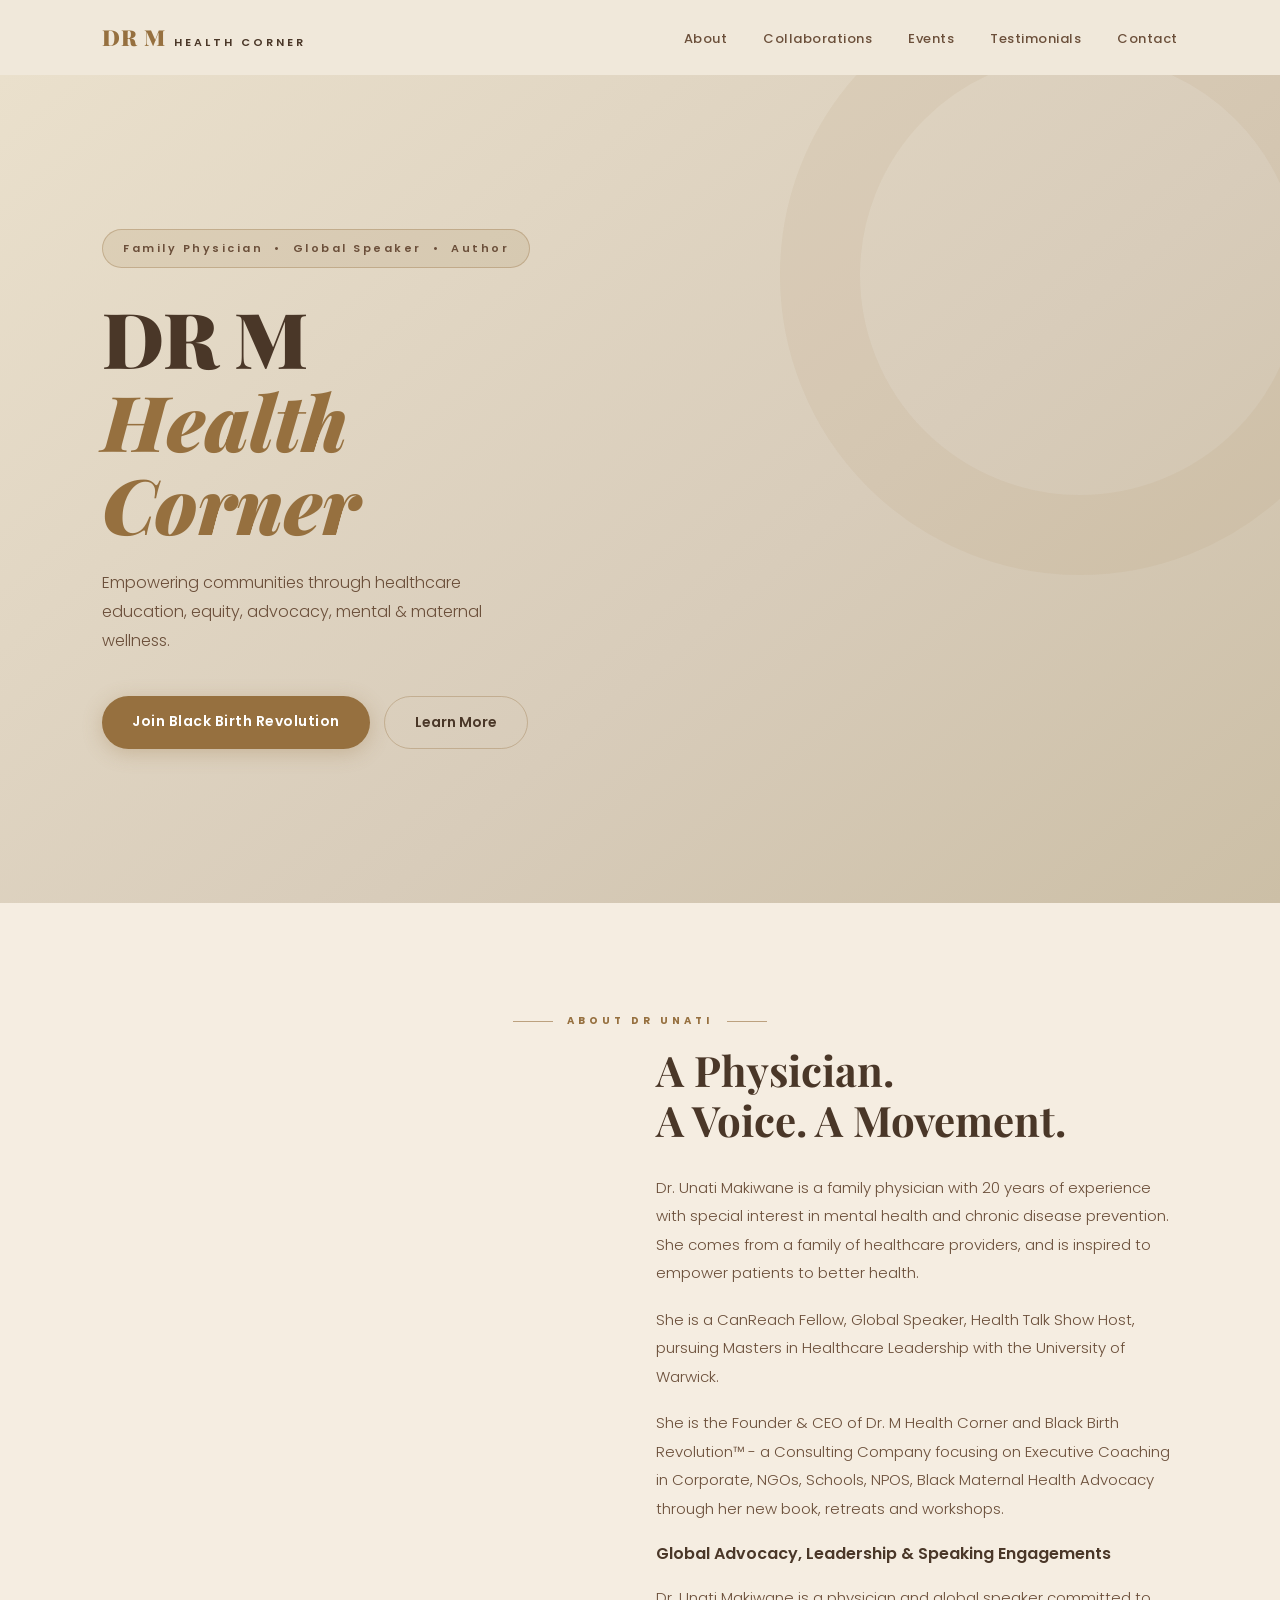
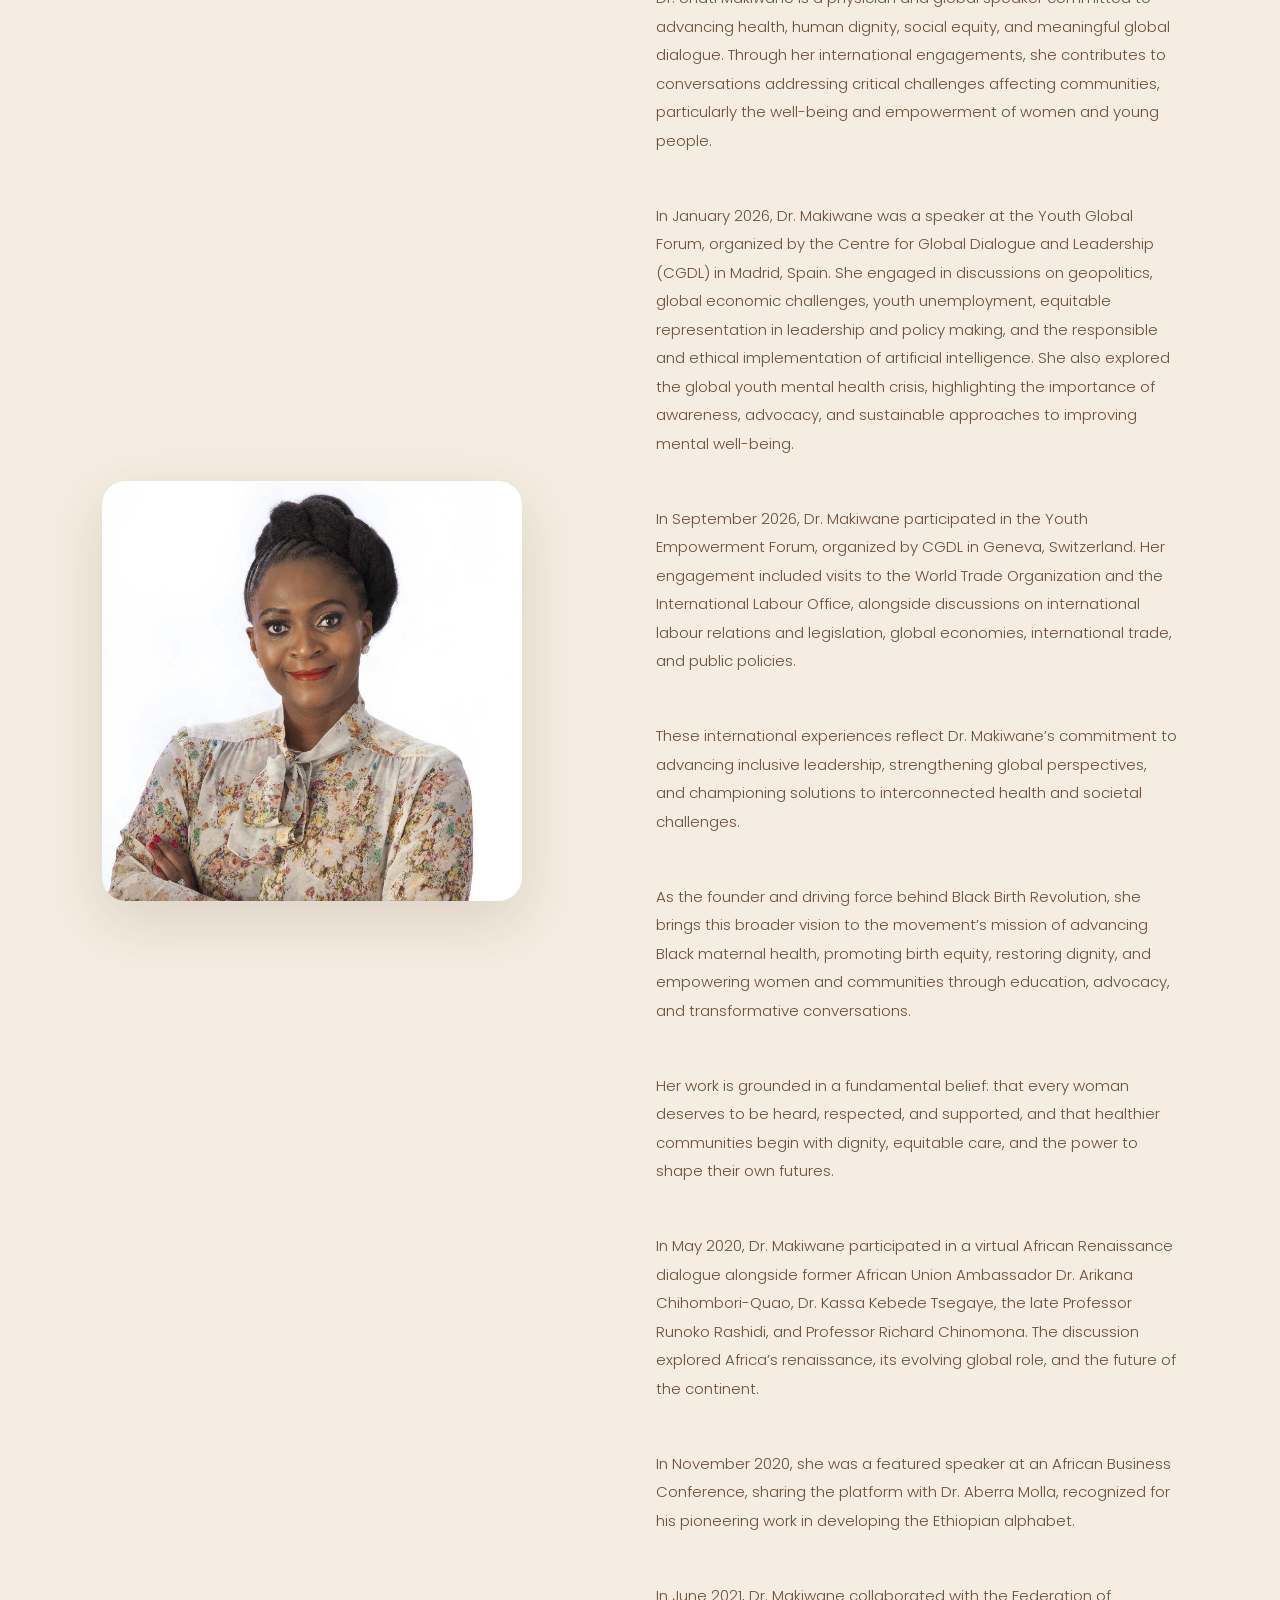
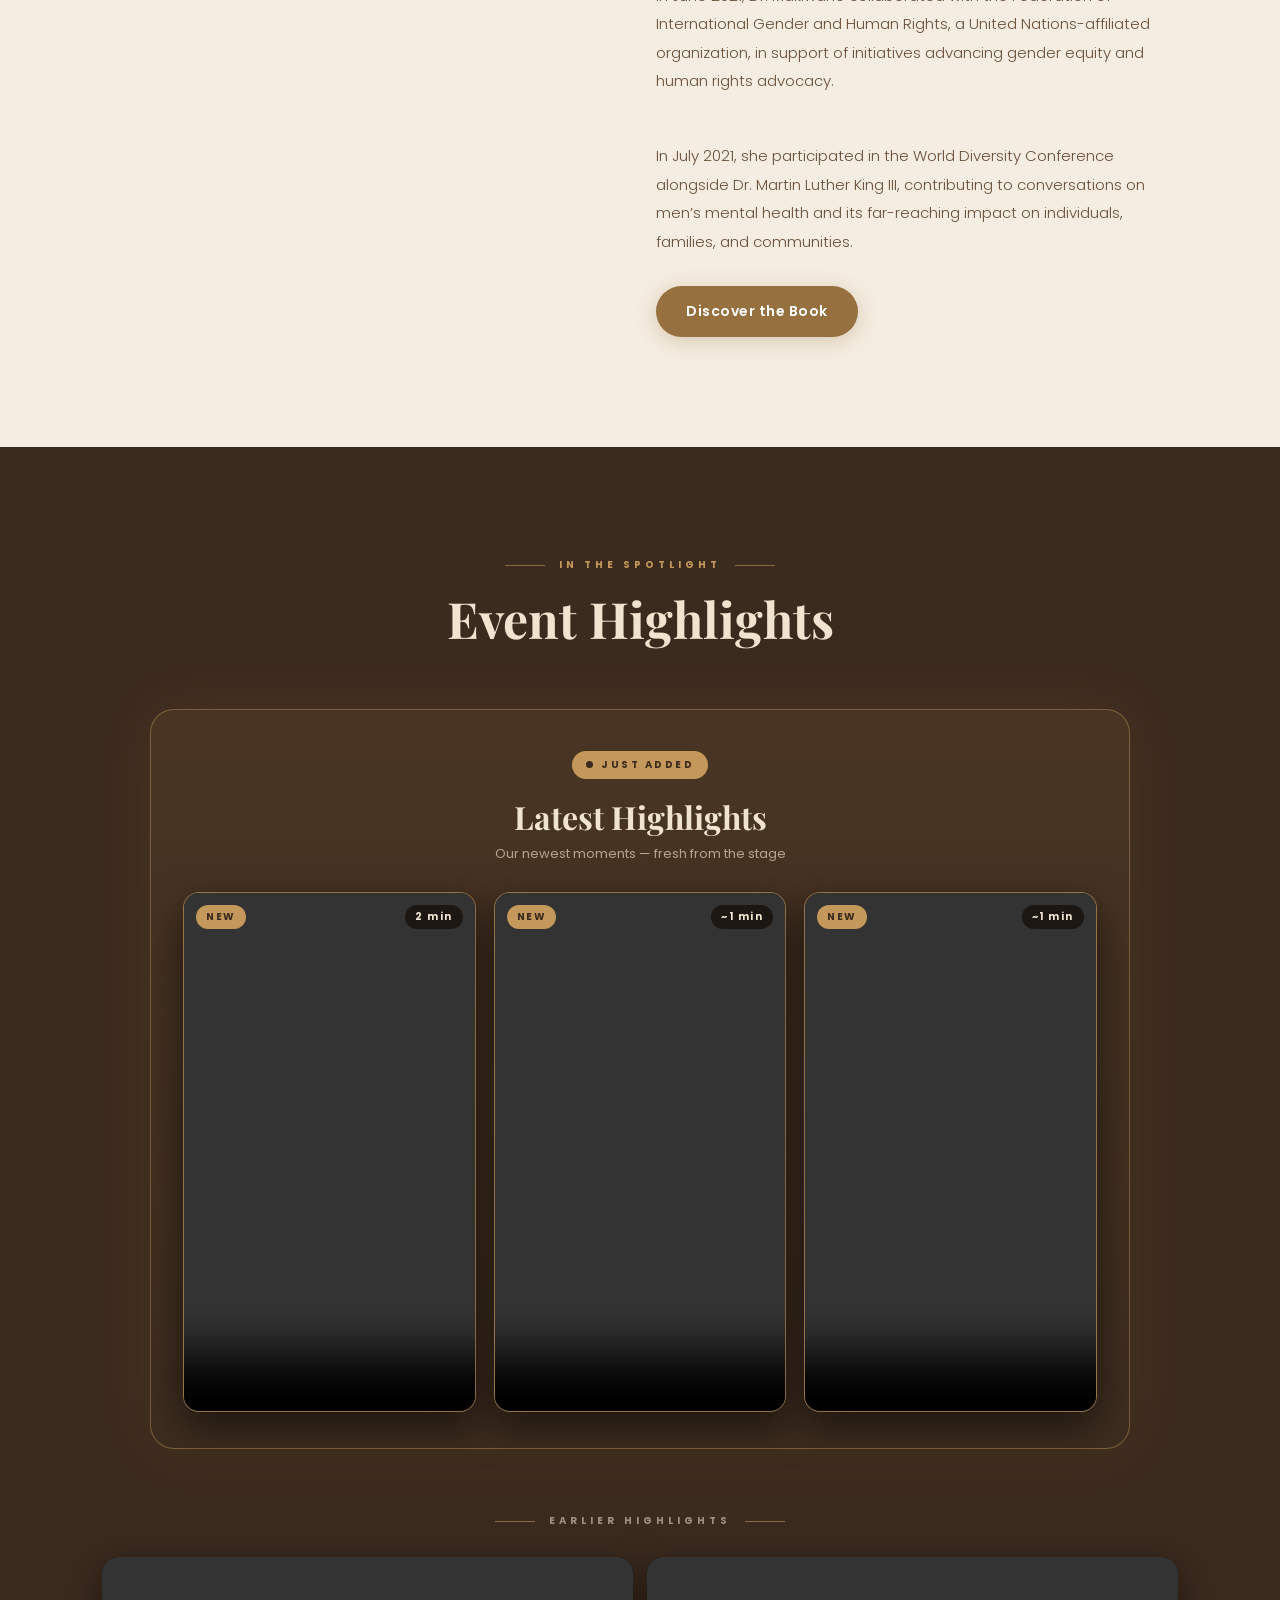
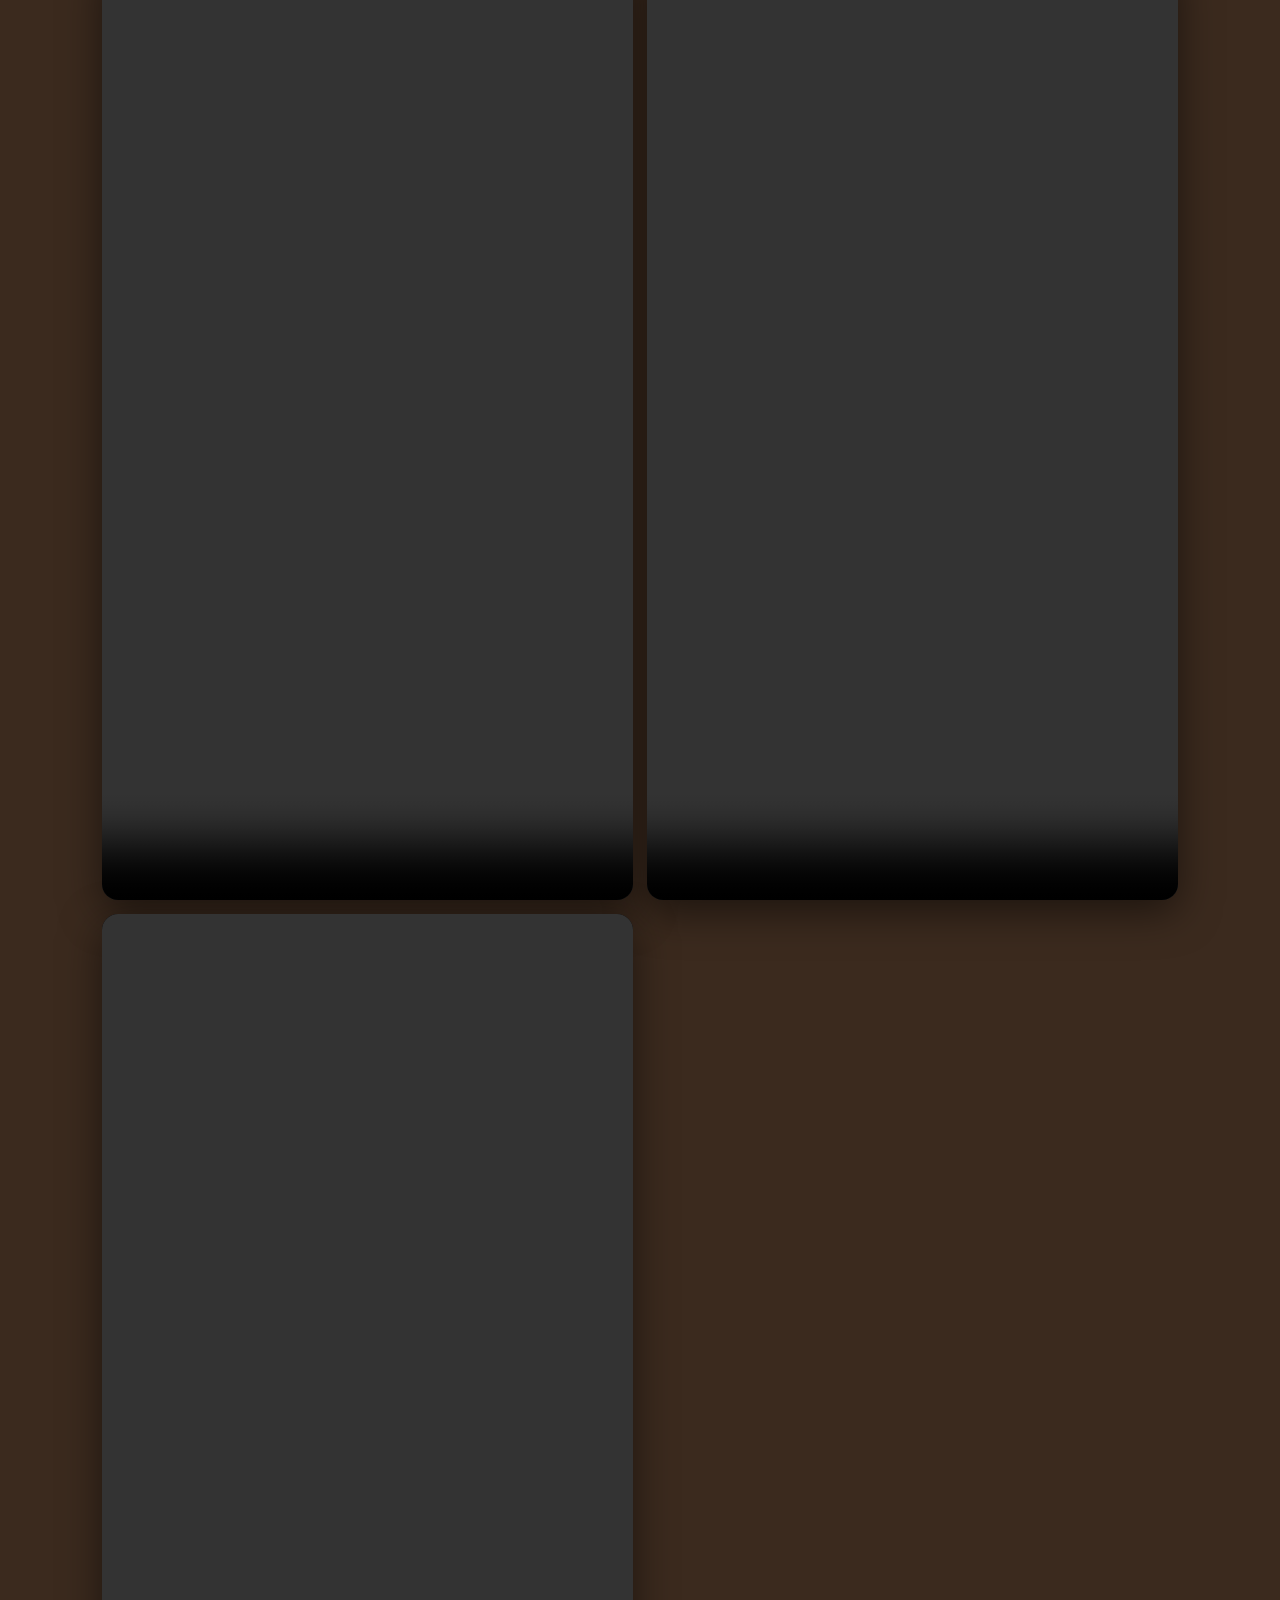
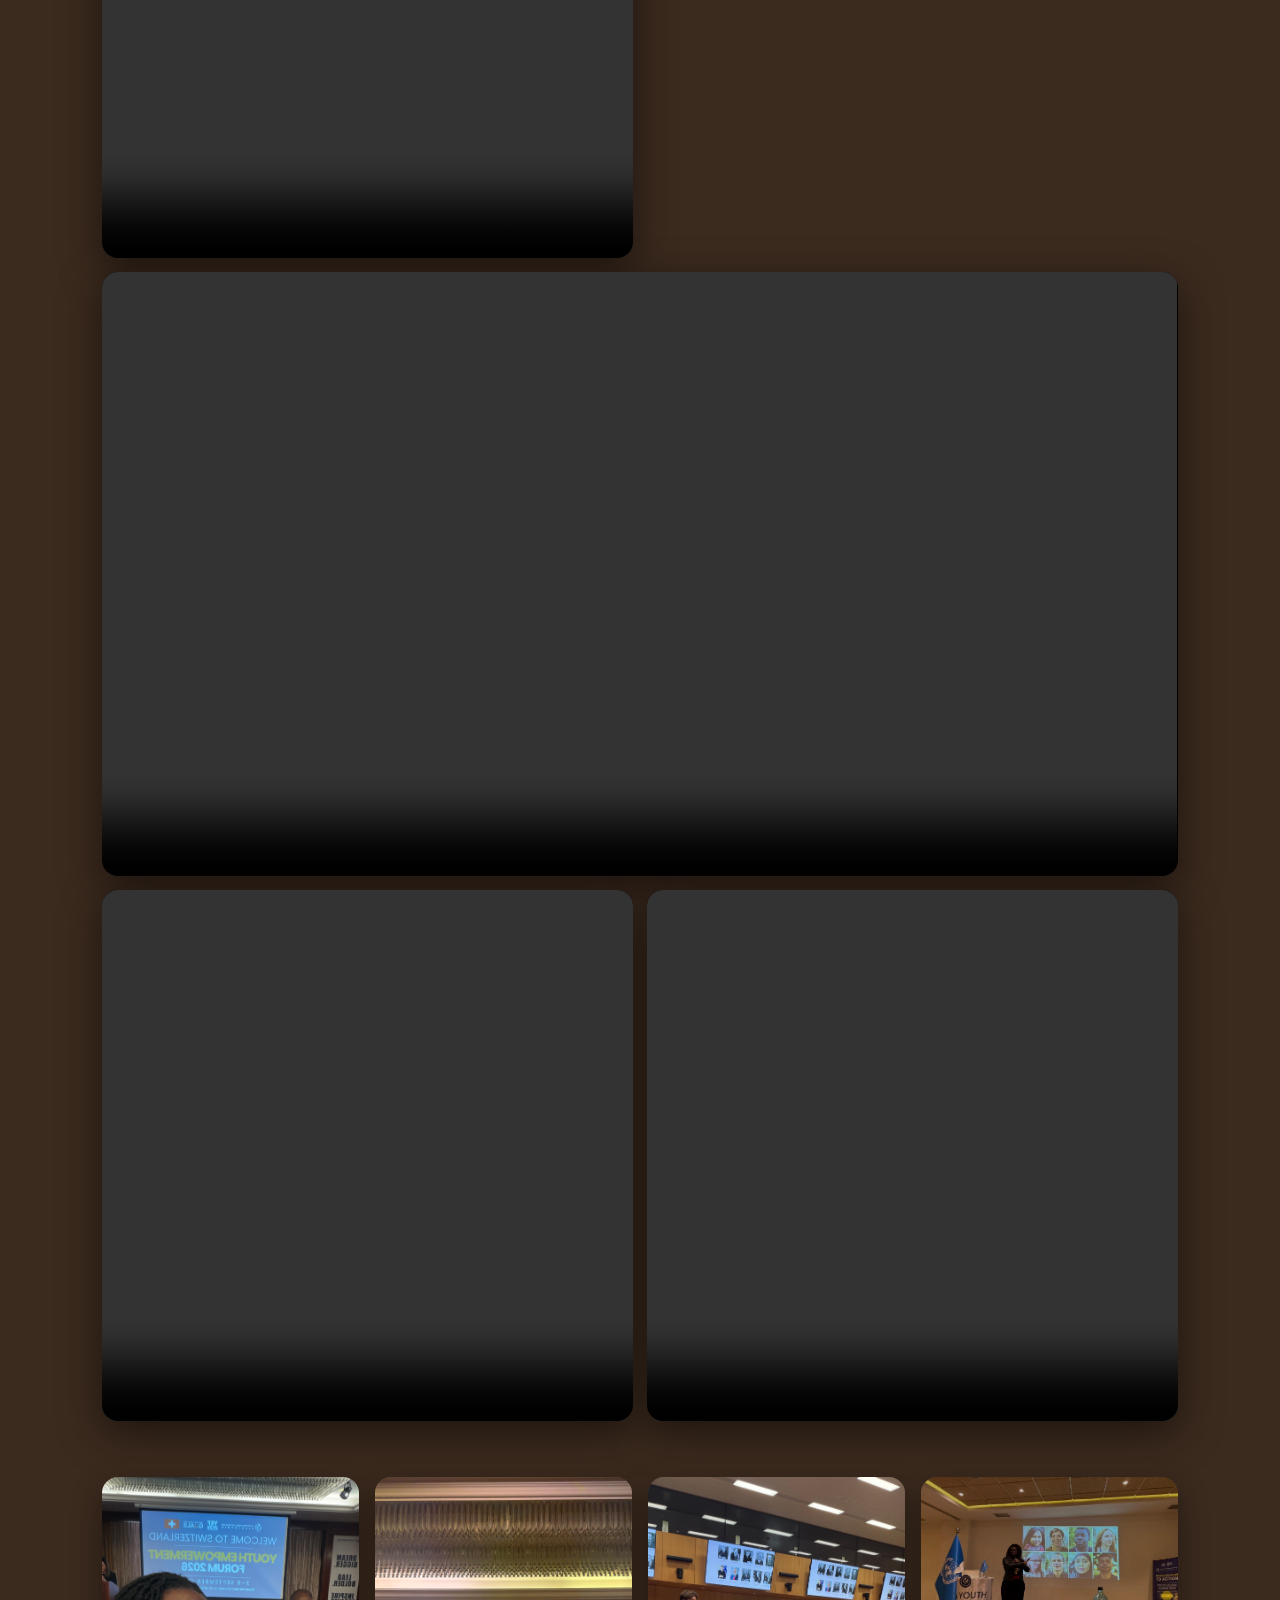
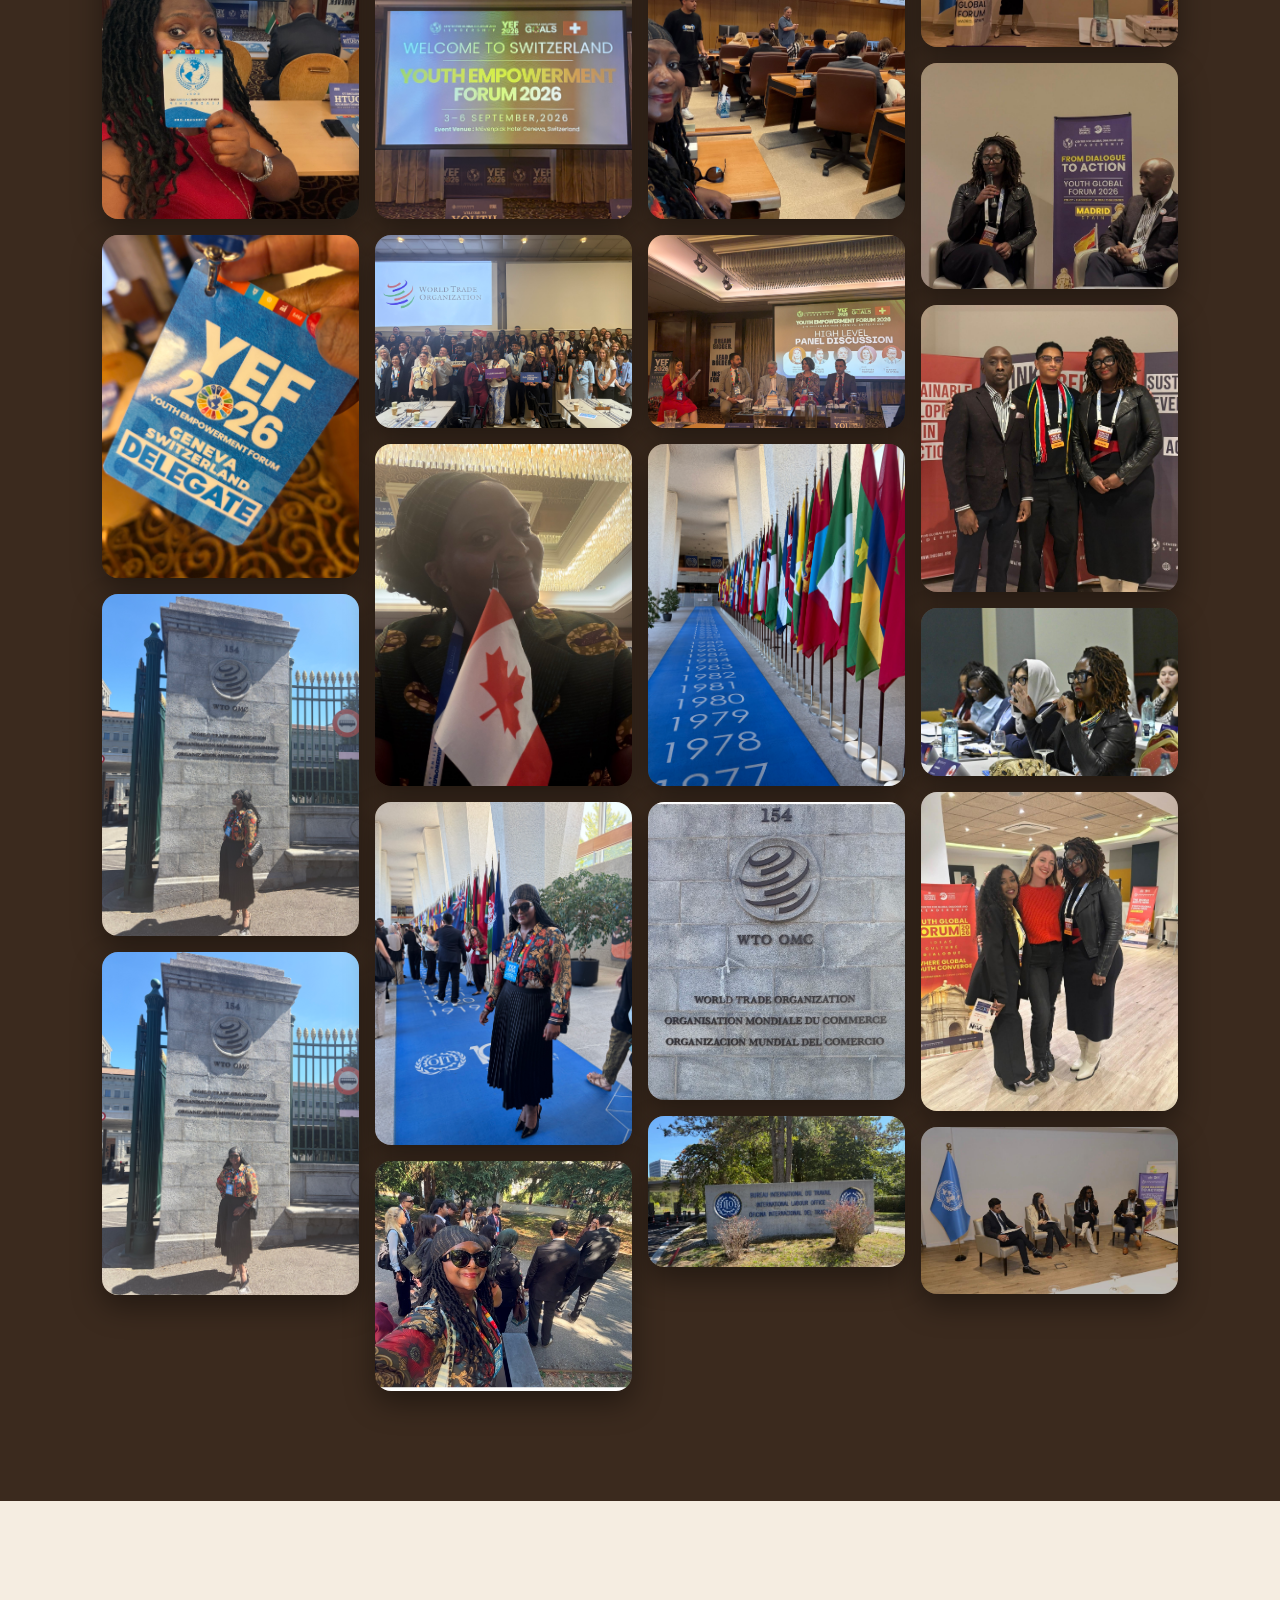
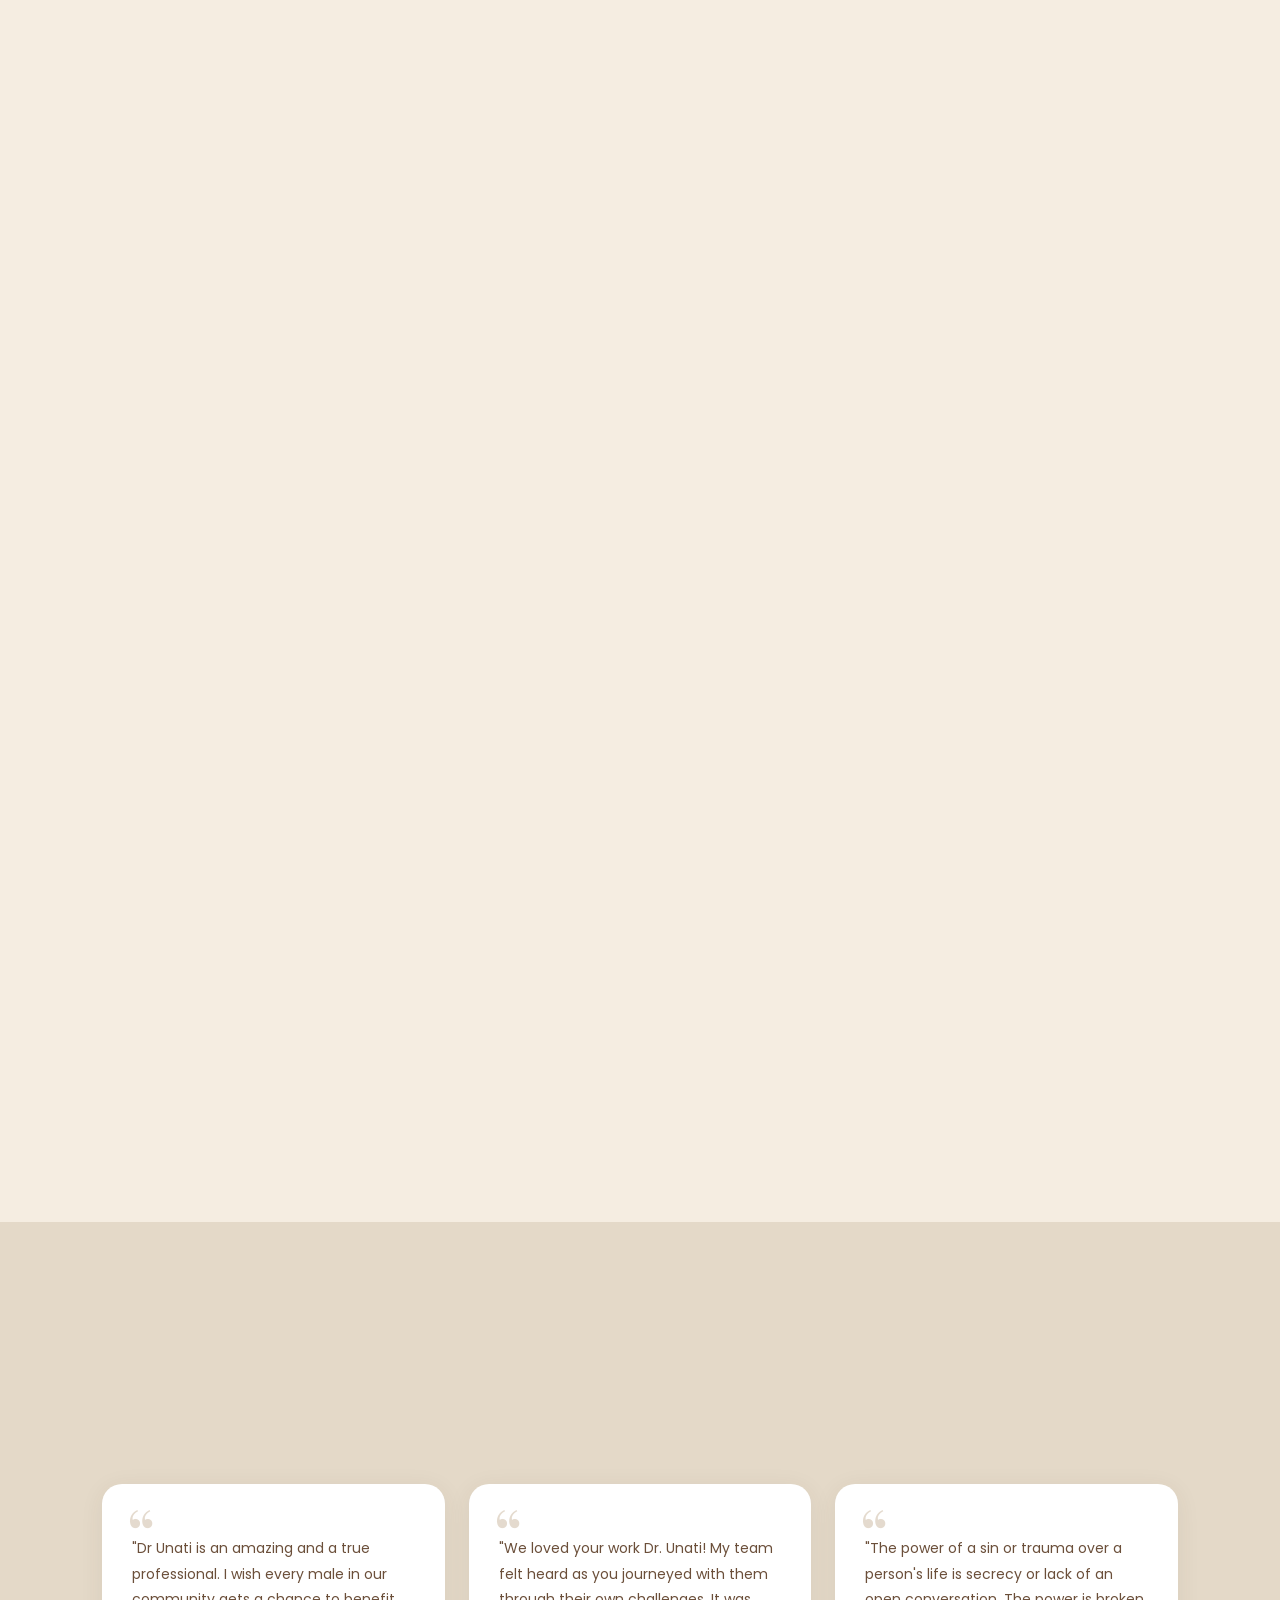
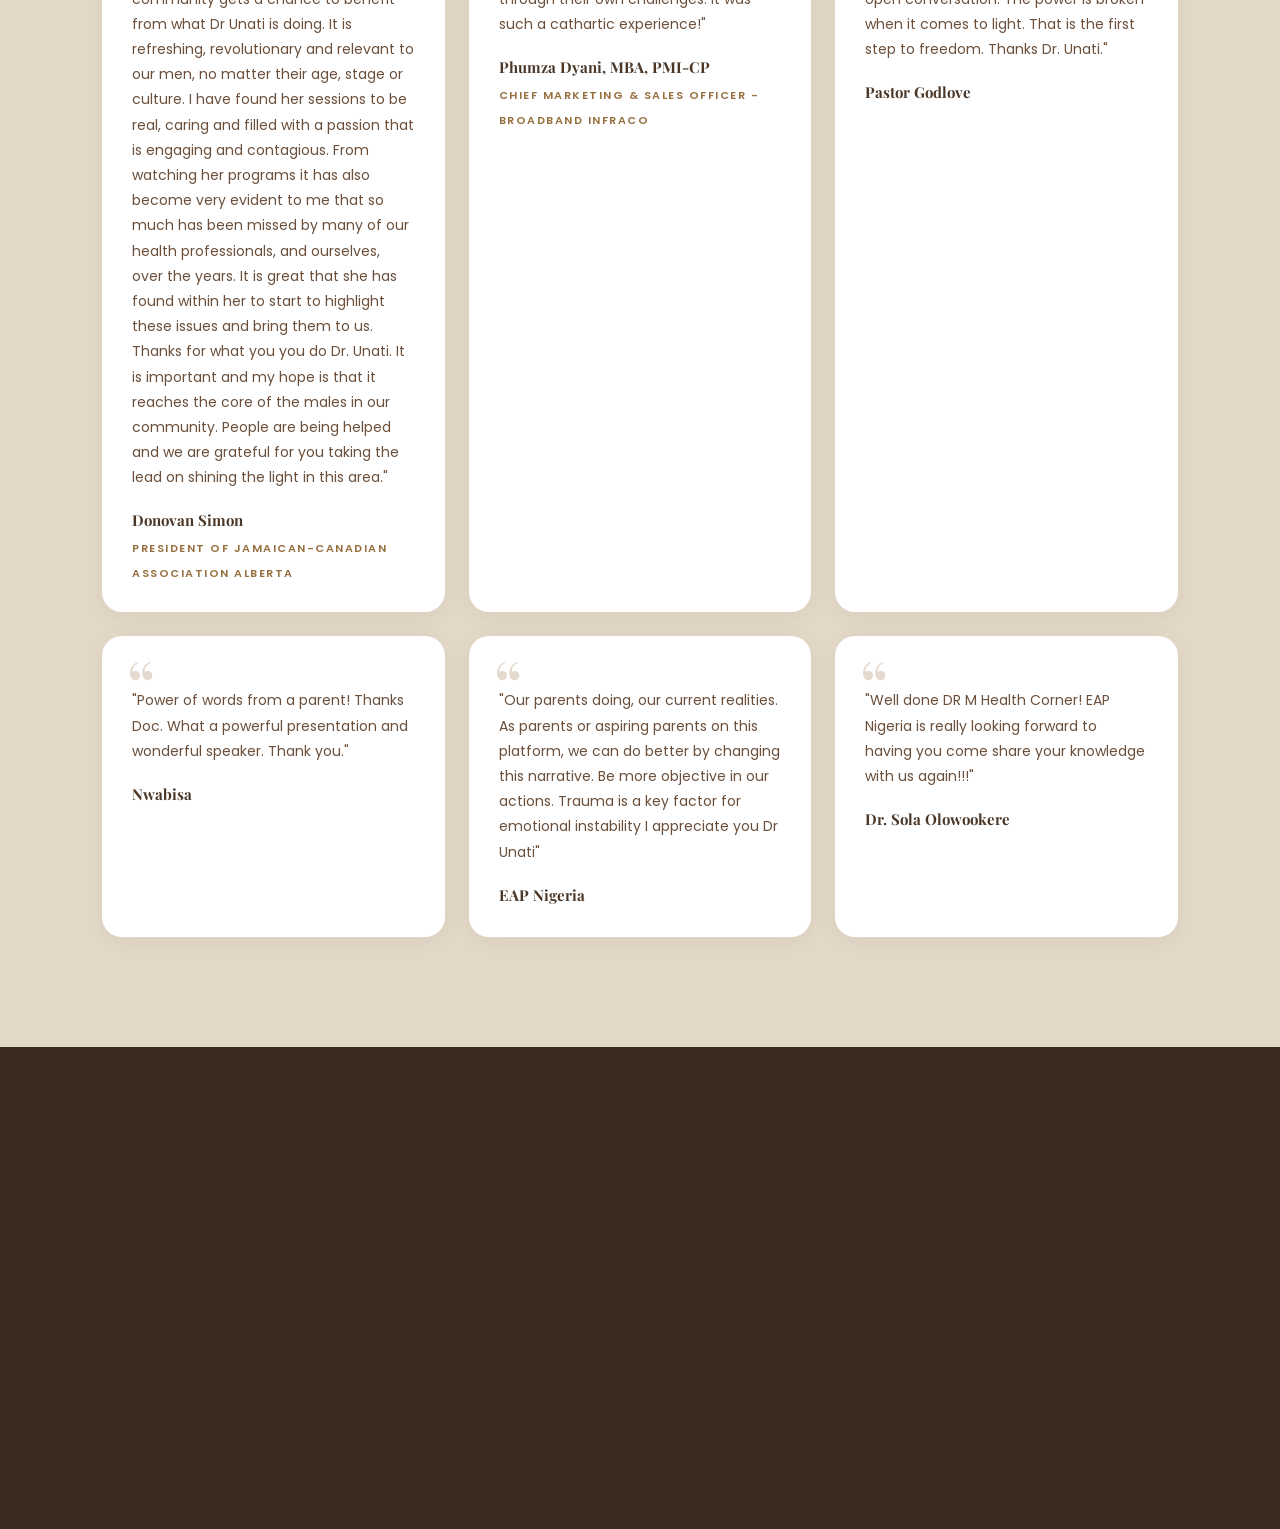
==== commit 56b28cef: "Update index.html" ====
--- a/index.html
+++ b/index.html
@@ -212,6 +212,14 @@
   </div>
 
   <div class="video-grid fade-up">
+
+    <!-- Video 6: Landscape -->
+    <div class="video-item vid-landscape-right">
+      <video controls>
+        <source src="images/vid6.mp4" type="video/mp4">
+        Your browser does not support the video tag.
+      </video>
+    </div>
 
     <!-- Video 4: TikTok / Portrait -->
     <div class="video-item vid-portrait">
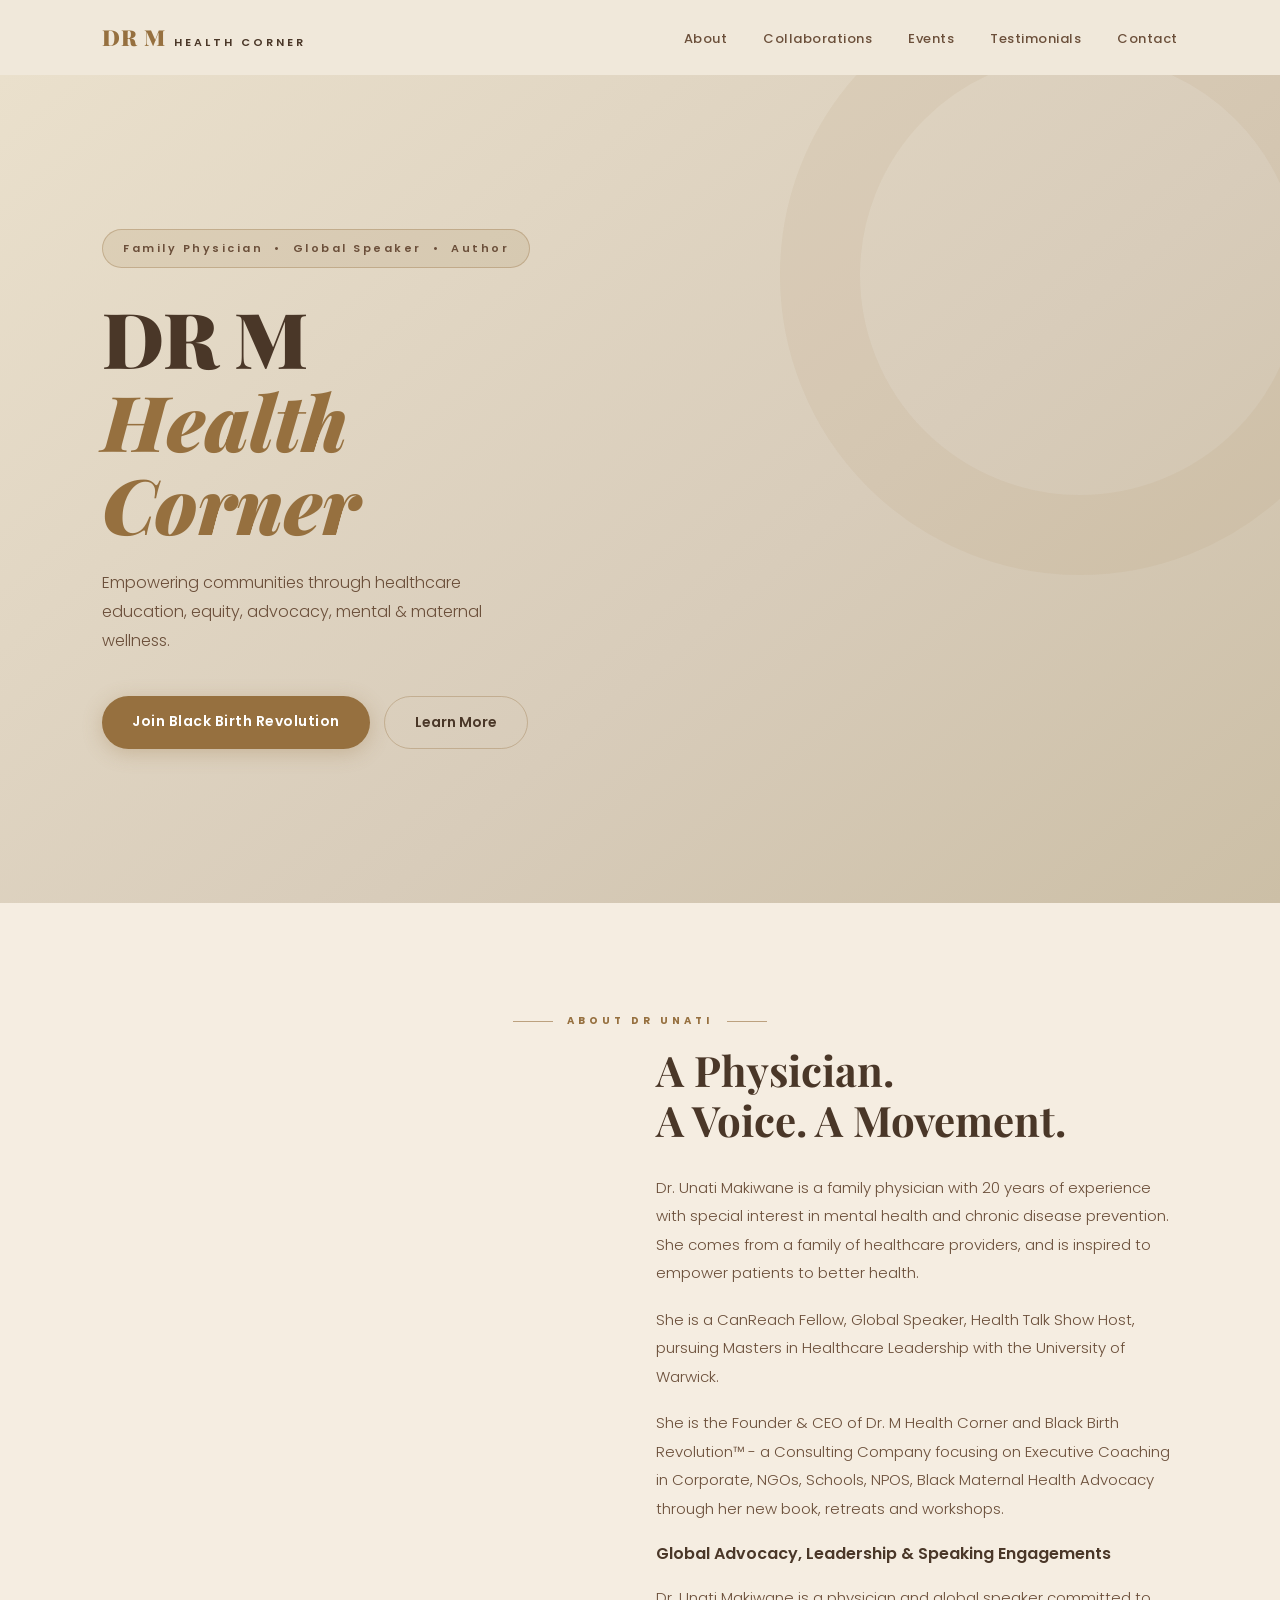
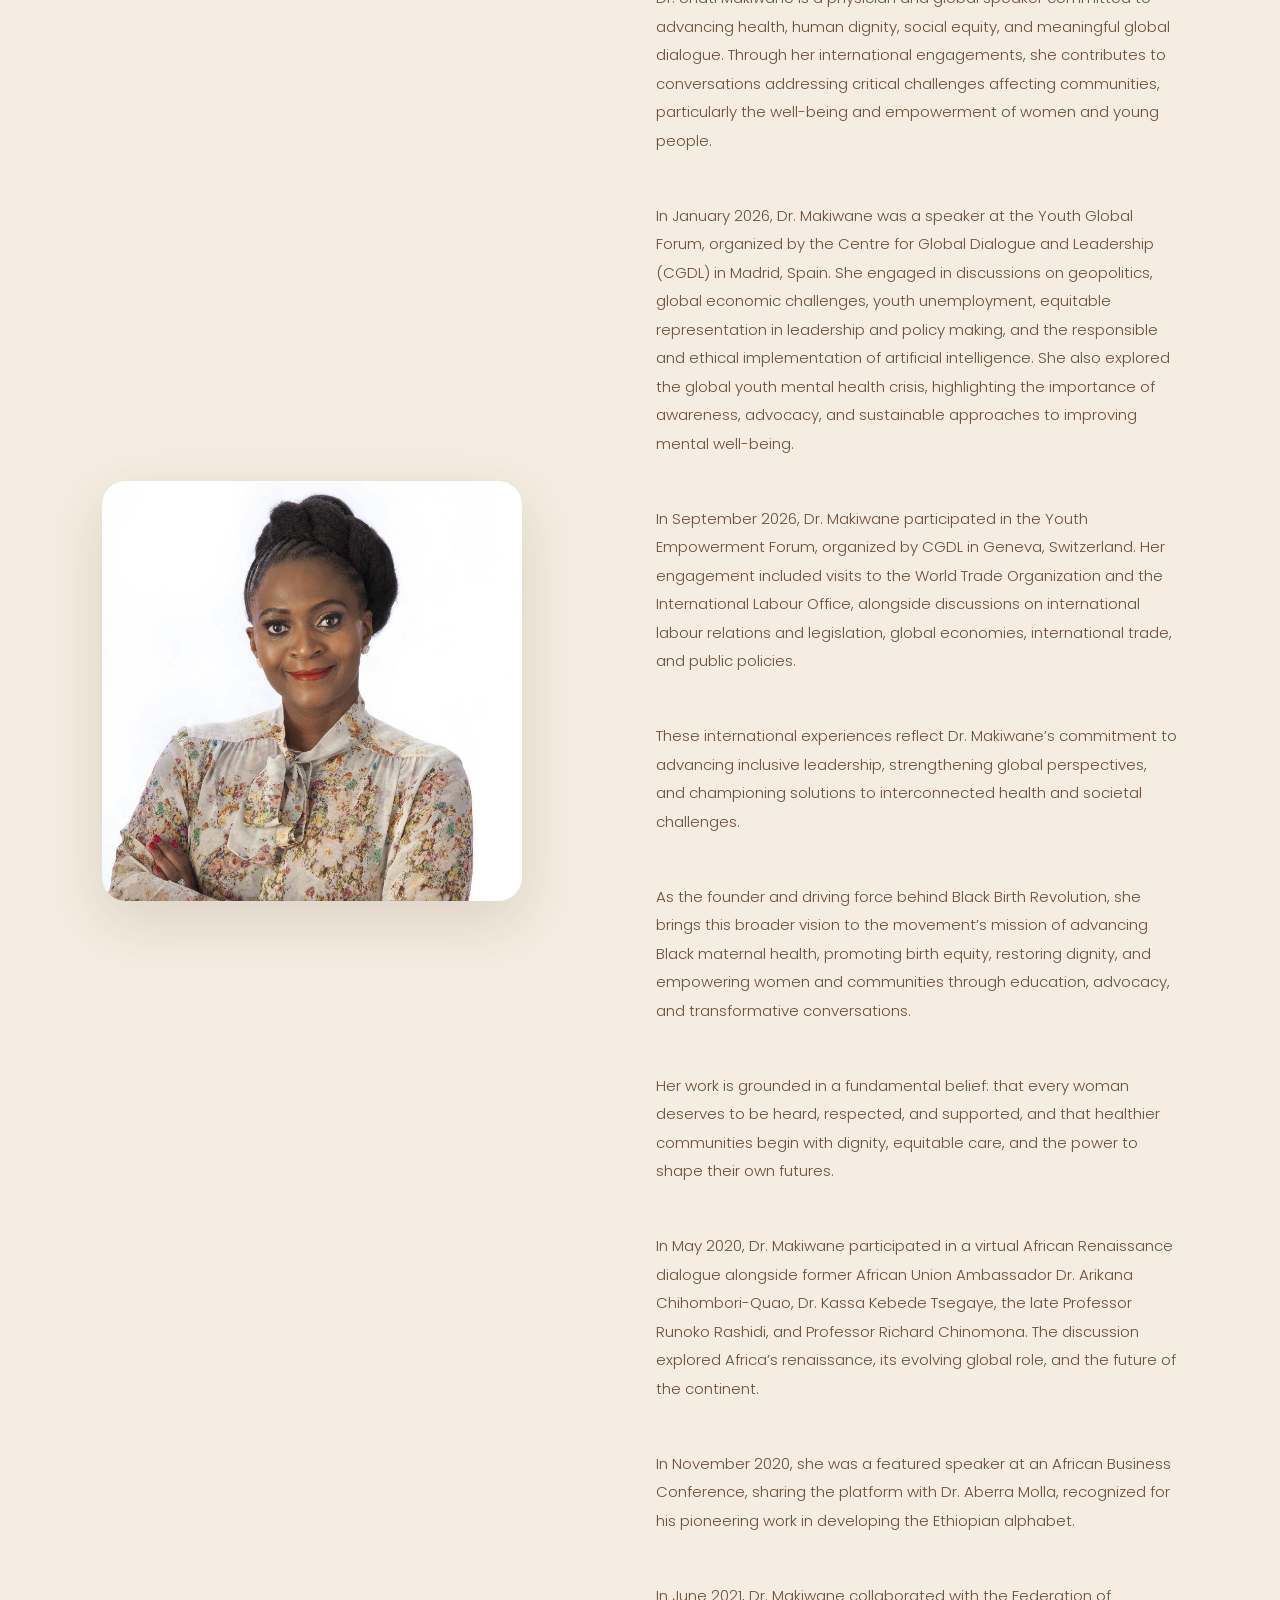
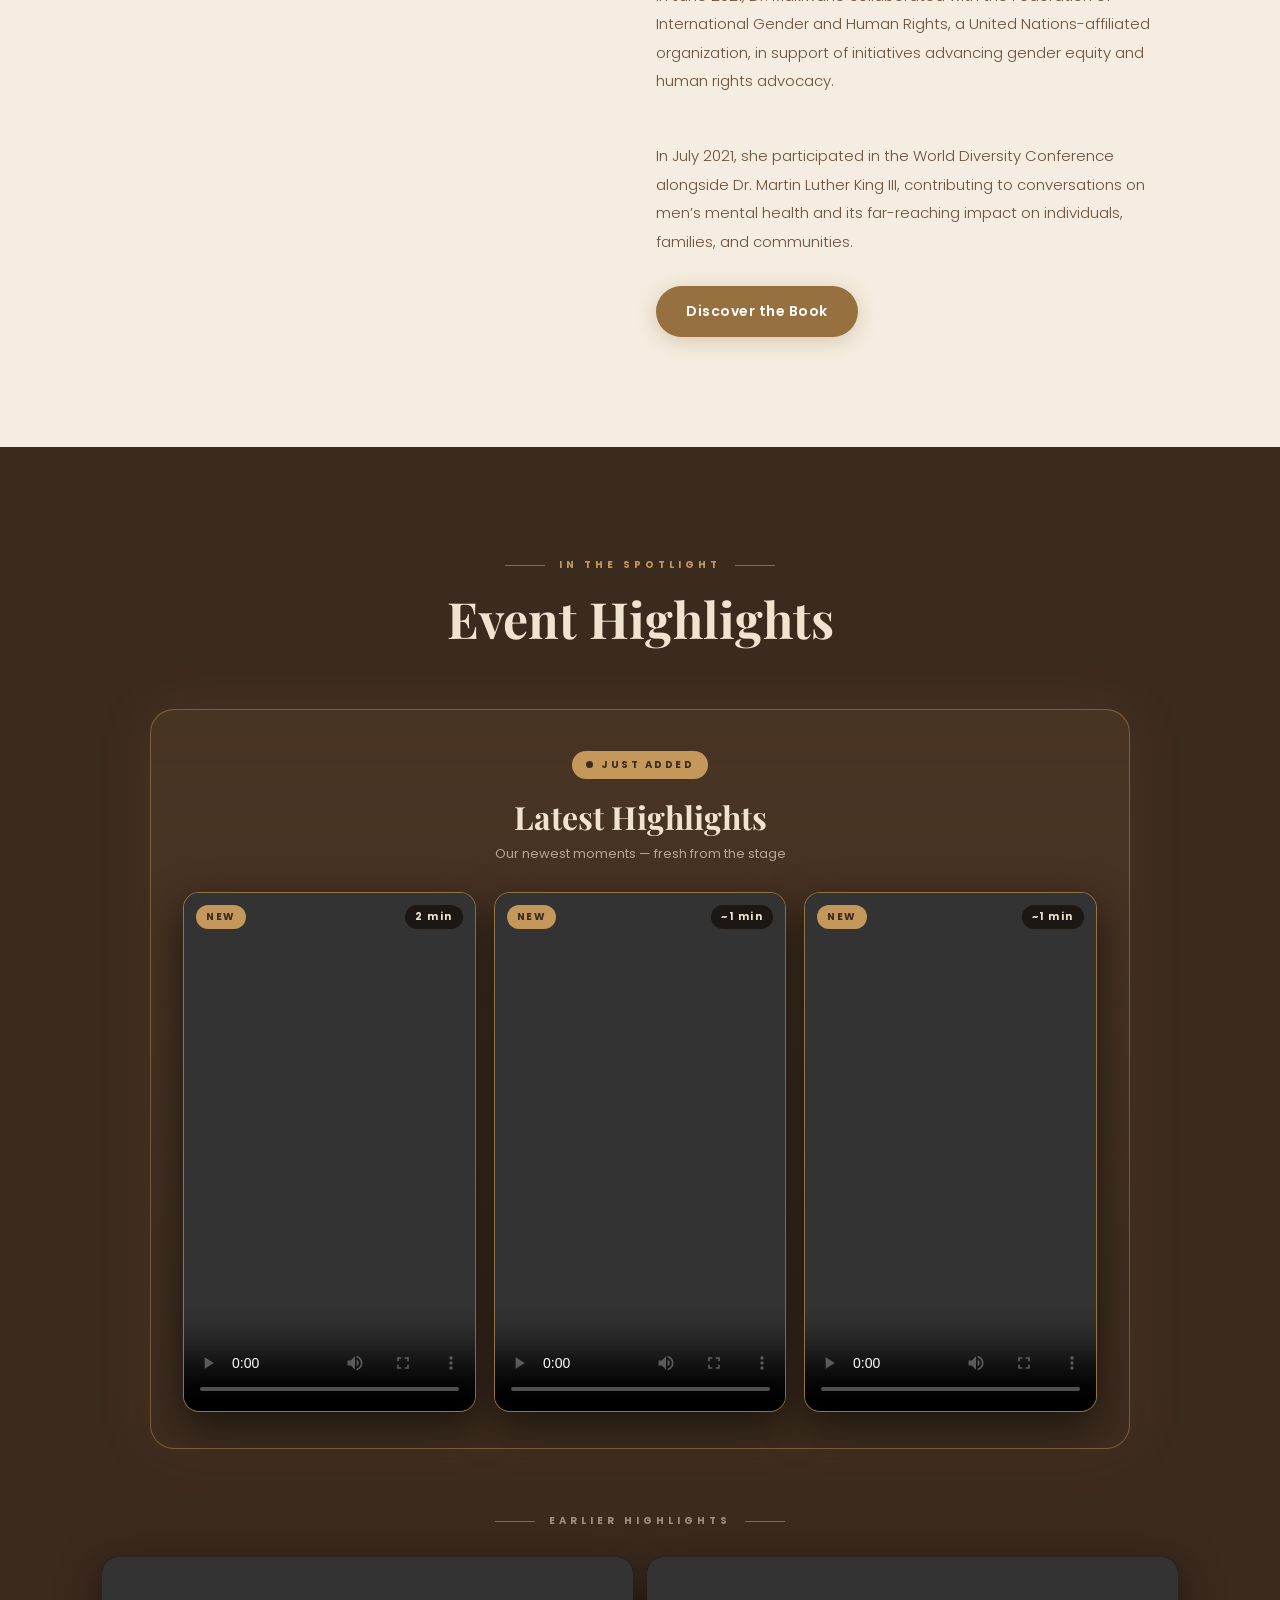
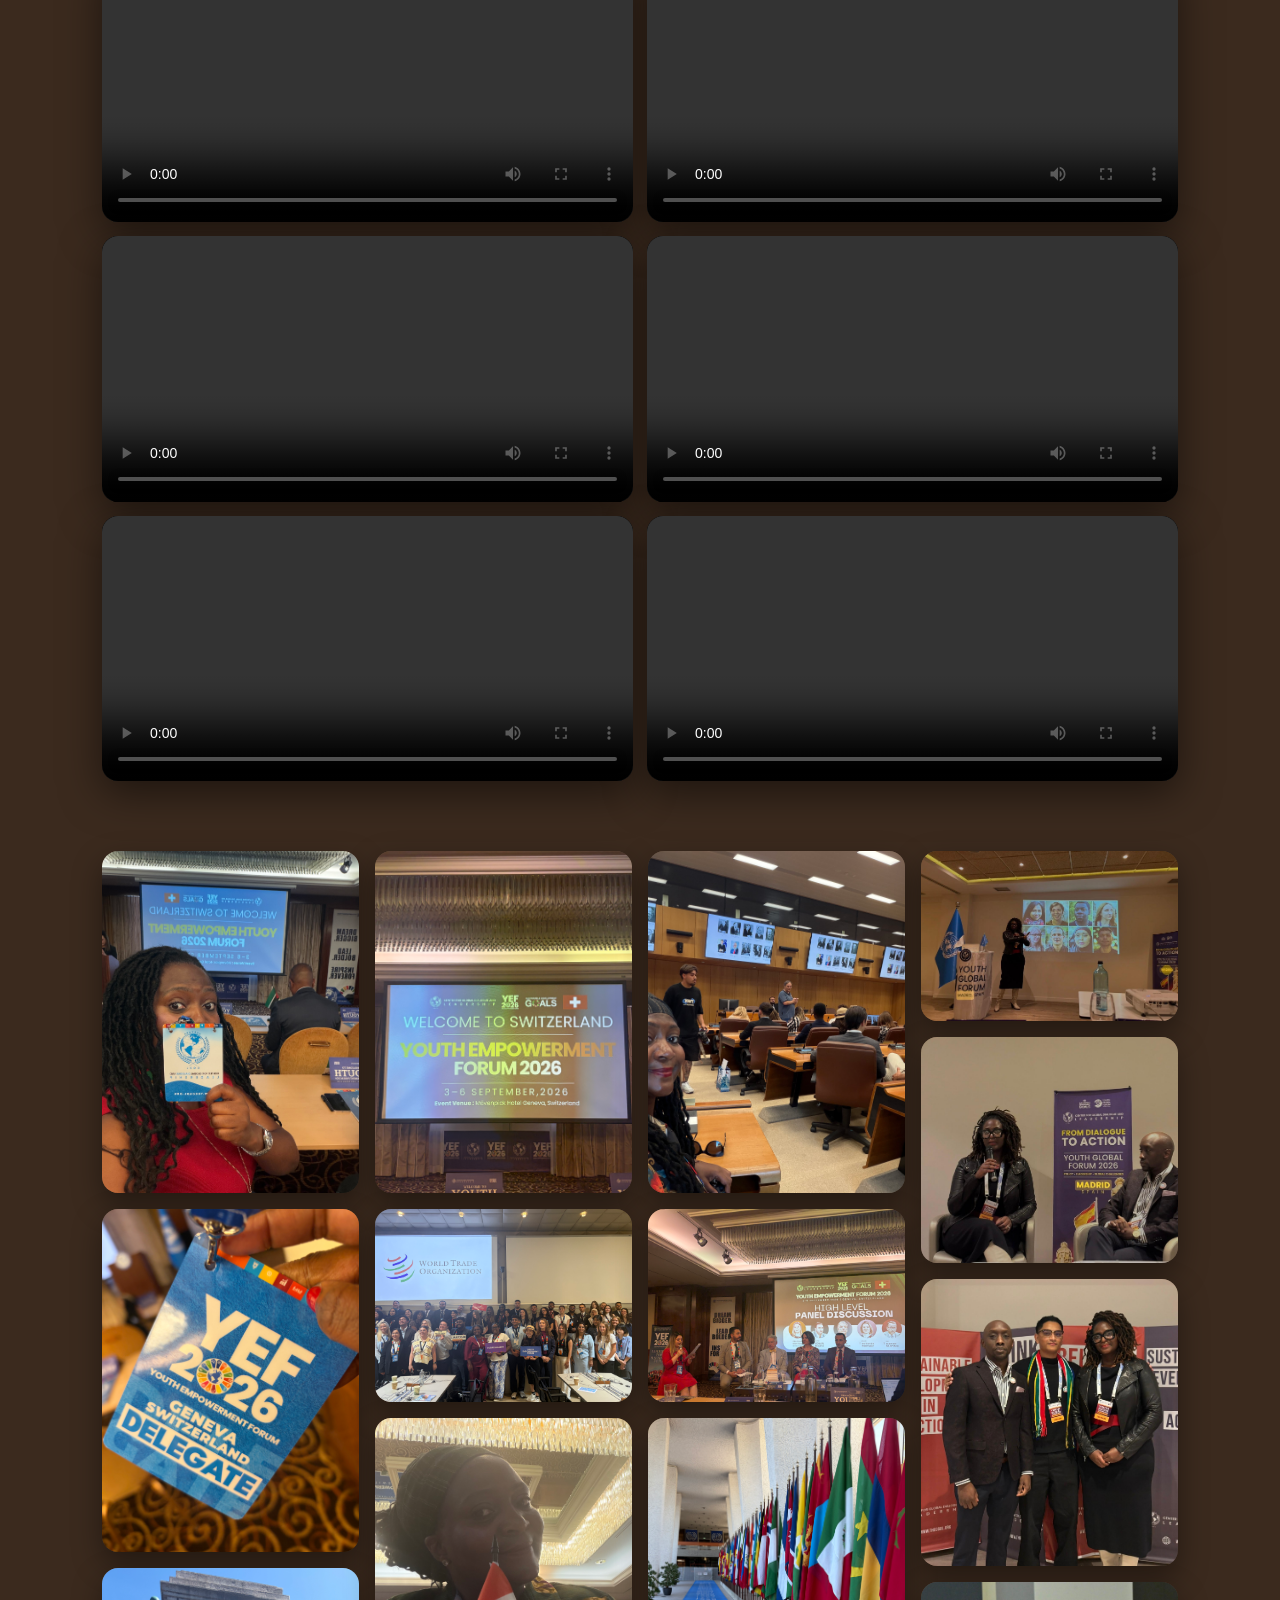
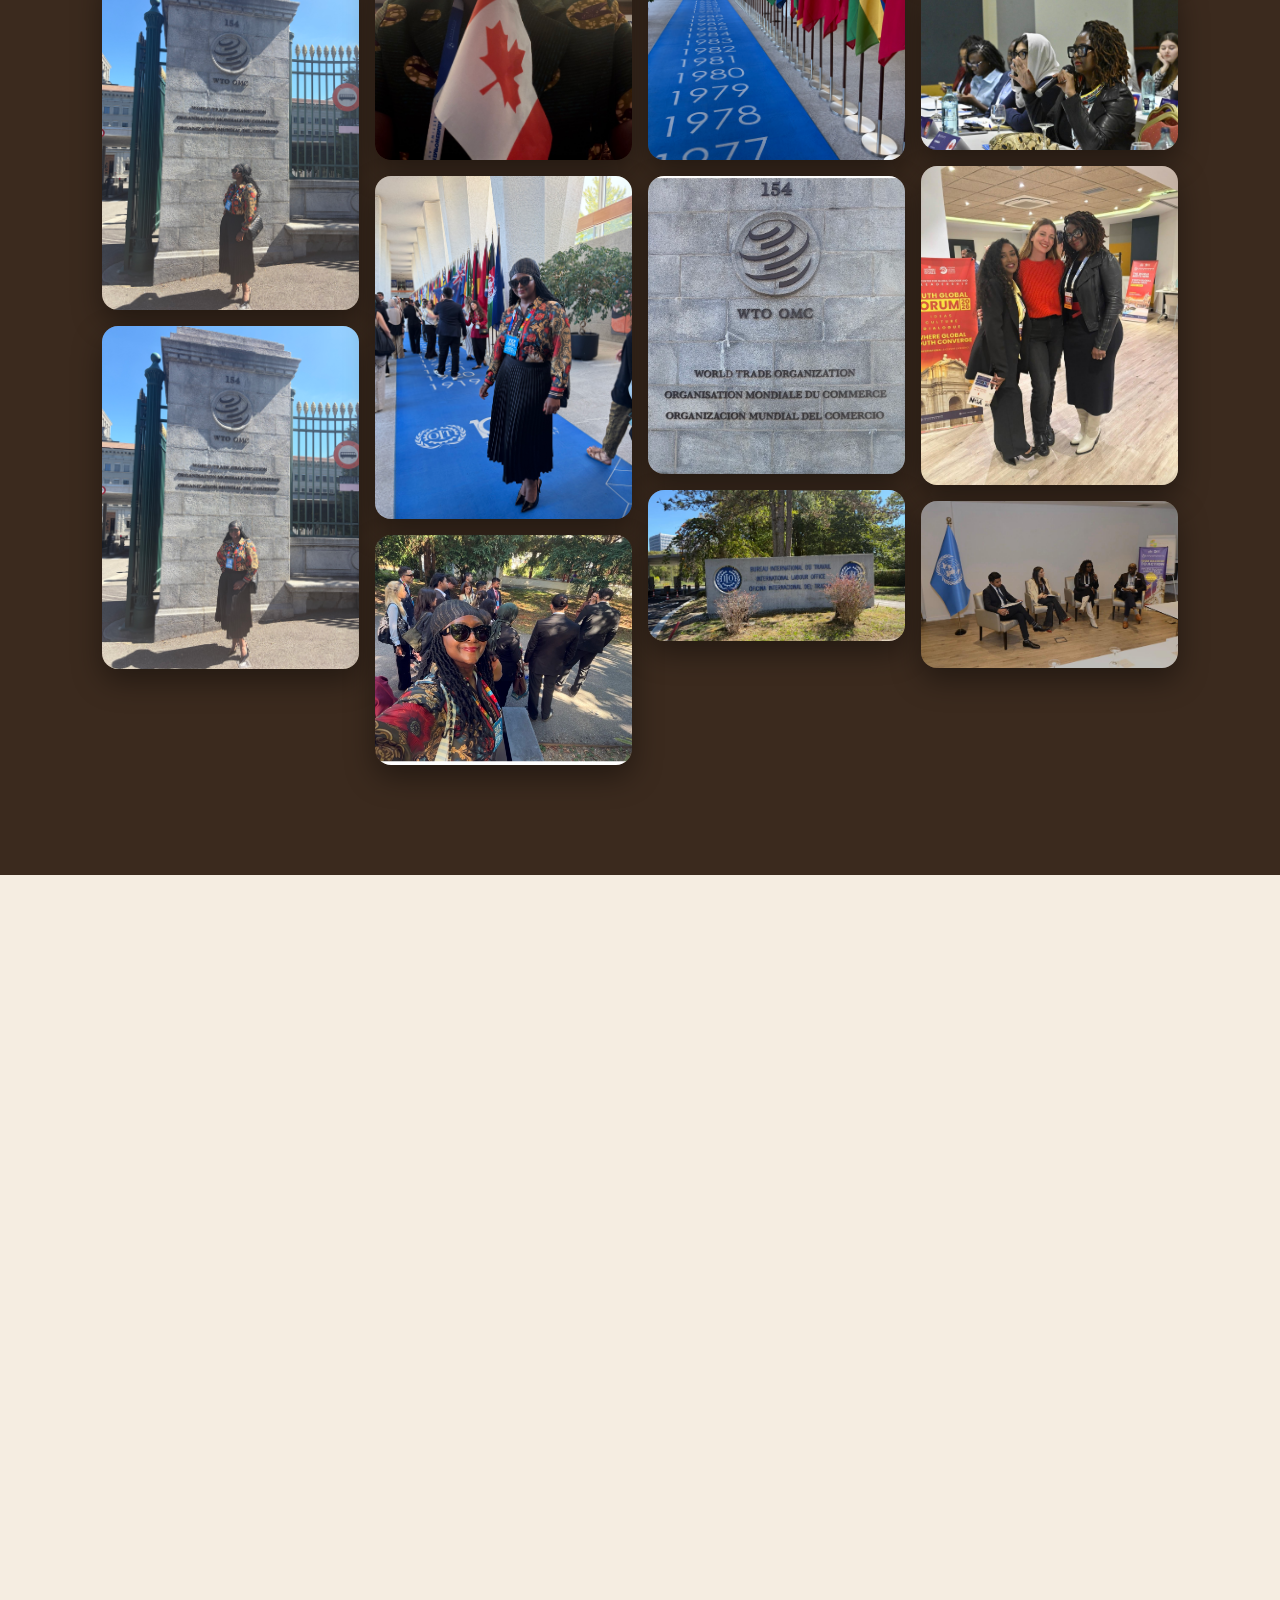
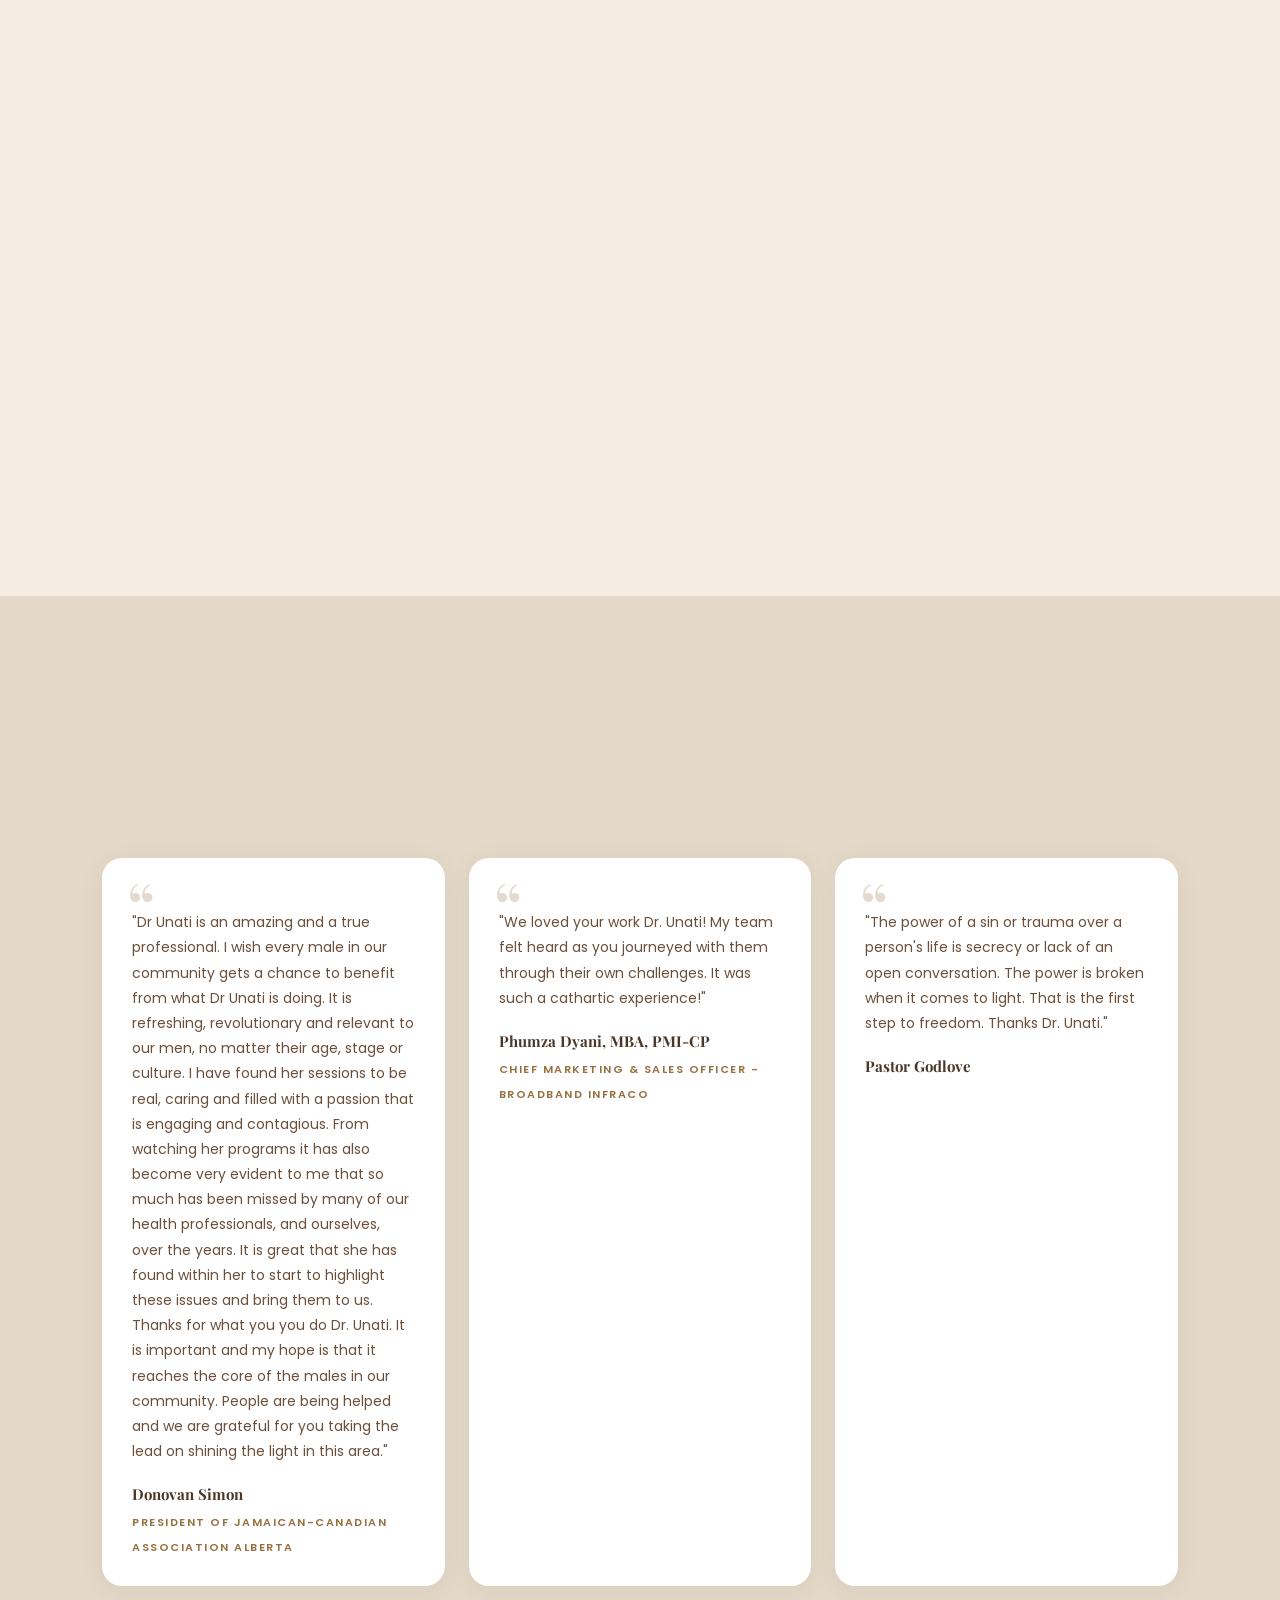
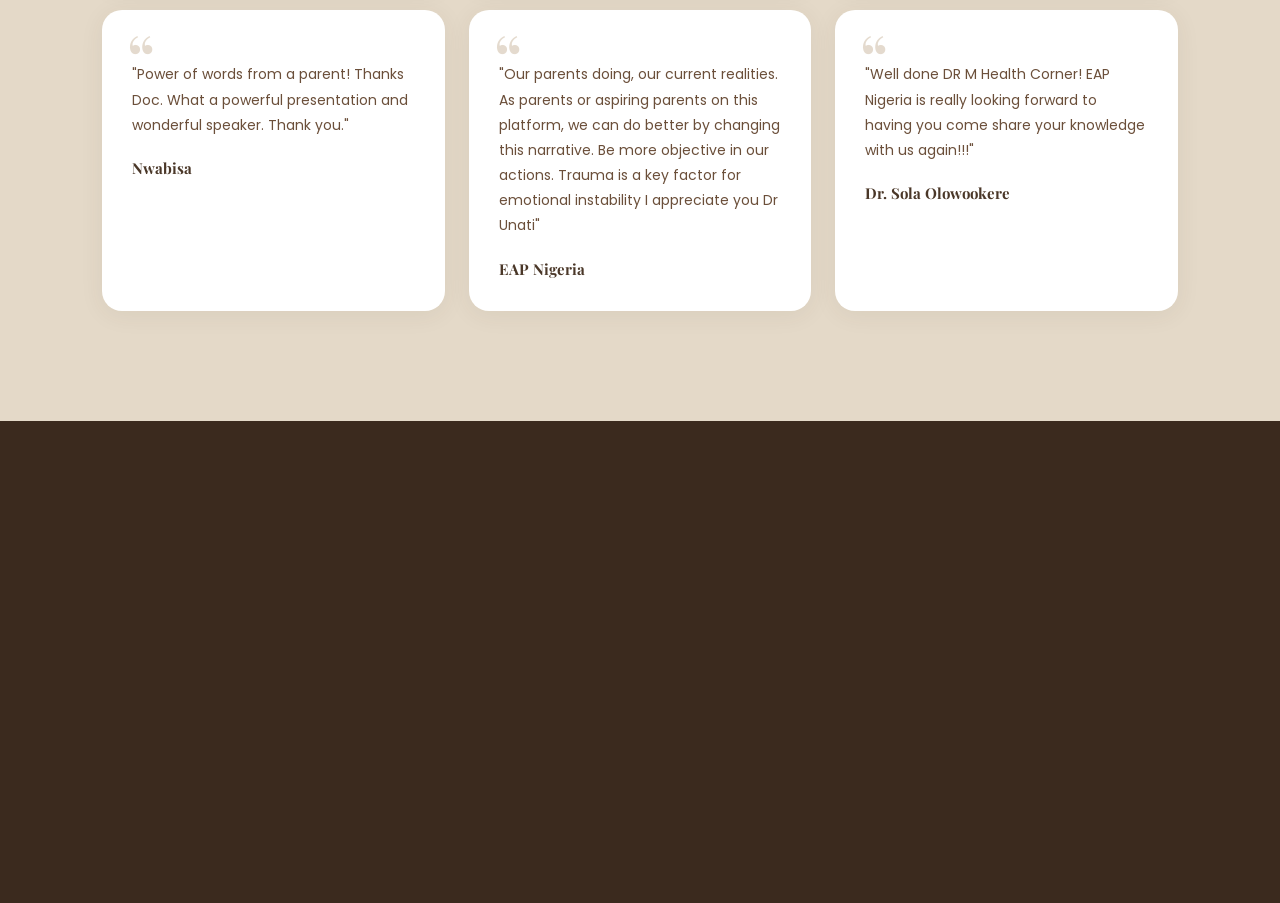
==== commit 901ab854: "Add files via upload" ====
--- a/index.html
+++ b/index.html
@@ -213,49 +213,45 @@
 
   <div class="video-grid fade-up">
 
-    <!-- Video 6: Landscape -->
-    <div class="video-item vid-landscape-right">
-      <video controls>
+    <!-- To add a video: copy one block below, change the filename. Any ratio works. -->
+
+    <div class="video-item">
+      <video controls preload="metadata" playsinline>
         <source src="images/vid6.mp4" type="video/mp4">
         Your browser does not support the video tag.
       </video>
     </div>
 
-    <!-- Video 4: TikTok / Portrait -->
-    <div class="video-item vid-portrait">
-      <video controls>
+    <div class="video-item">
+      <video controls preload="metadata" playsinline>
         <source src="images/vid2.mp4" type="video/mp4">
         Your browser does not support the video tag.
       </video>
     </div>
 
-    <!-- Video 5: Landscape -->
-    <div class="video-item vid-landscape-right">
-      <video controls>
+    <div class="video-item">
+      <video controls preload="metadata" playsinline>
         <source src="images/vid3.mp4" type="video/mp4">
         Your browser does not support the video tag.
       </video>
     </div>
 
-    <!-- Video 1: Landscape (existing) -->
-    <div class="video-item vid-landscape">
-      <video controls>
+    <div class="video-item">
+      <video controls preload="metadata" playsinline>
         <source src="images/slideshow.mp4" type="video/mp4">
         Your browser does not support the video tag.
       </video>
     </div>
 
-    <!-- Video 2: Square -->
-    <div class="video-item vid-square">
-      <video controls>
+    <div class="video-item">
+      <video controls preload="metadata" playsinline>
         <source src="images/vid1.mp4" type="video/mp4">
         Your browser does not support the video tag.
       </video>
     </div>
 
-    <!-- Video 3: Square -->
-    <div class="video-item vid-square">
-      <video controls>
+    <div class="video-item">
+      <video controls preload="metadata" playsinline>
         <source src="images/vid4.mp4" type="video/mp4">
         Your browser does not support the video tag.
       </video>
--- a/index-style.css
+++ b/index-style.css
@@ -441,16 +441,20 @@
 #events .section-label { color: #C4975A; }
 #events .label-rule { background: #C4975A; }
 
-/* ── VIDEO GRID ── */
+/* ── VIDEO GRID ──
+   Ratio-agnostic masonry: every video keeps its own aspect ratio
+   (landscape, portrait, square, anything). To add a video, copy one
+   <div class="video-item"> block in index.html and change the filename.
+   No size/orientation classes needed. */
 
 .video-grid {
-  display: grid;
-  grid-template-columns: 1fr 1fr;
-  grid-template-rows: auto auto;
-  gap: 14px;
+  column-count: 2;
+  column-gap: 14px;
 }
 
 .video-item {
+  break-inside: avoid;          /* never split a card across columns */
+  margin-bottom: 14px;
   border-radius: 16px;
   overflow: hidden;
   background: #000;
@@ -458,34 +462,12 @@
 }
 
 .video-item video {
+  display: block;
   width: 100%;
-  height: 100%;
-  object-fit: cover;
-  display: block;
-}
-
-/* Landscape: full width, 16:9 */
-.vid-landscape {
-  grid-column: span 2;
-  aspect-ratio: 16 / 9;
-}
-
-/* Square: half width, 1:1 */
-.vid-square {
-  grid-column: span 1;
-  aspect-ratio: 1 / 1;
-}
-
-/* TikTok / Portrait: 9:16 — sits in a row with the last landscape */
-.vid-portrait {
-  grid-column: span 1;
-  aspect-ratio: 9 / 16;
-}
-
-/* Last landscape fills alongside portrait, stretches to match height */
-.vid-landscape-right {
-  grid-column: span 1;
-  aspect-ratio: 9 / 16;  /* match portrait height so the row stays clean */
+  height: auto;                 /* follow the video's natural ratio */
+  max-height: 80vh;             /* tall portrait clips stay on screen */
+  object-fit: contain;          /* never crop; black bars if capped */
+  background: #000;
 }
 
 /* ── LATEST VIDEOS (portrait, highlighted) ── */
@@ -1162,20 +1144,8 @@
 
   /* Video grid: single column on mobile */
   .video-grid {
-    grid-template-columns: 1fr;
-  }
-
-  .vid-landscape,
-  .vid-square,
-  .vid-portrait,
-  .vid-landscape-right {
-    grid-column: span 1;
-  }
-
-  .vid-landscape      { aspect-ratio: 16 / 9; }
-  .vid-square         { aspect-ratio: 1 / 1; }
-  .vid-portrait       { aspect-ratio: 9 / 16; }
-  .vid-landscape-right { aspect-ratio: 16 / 9; }
+    column-count: 1;
+  }
 
   /* Headings */
   .section-heading { font-size: 32px; }
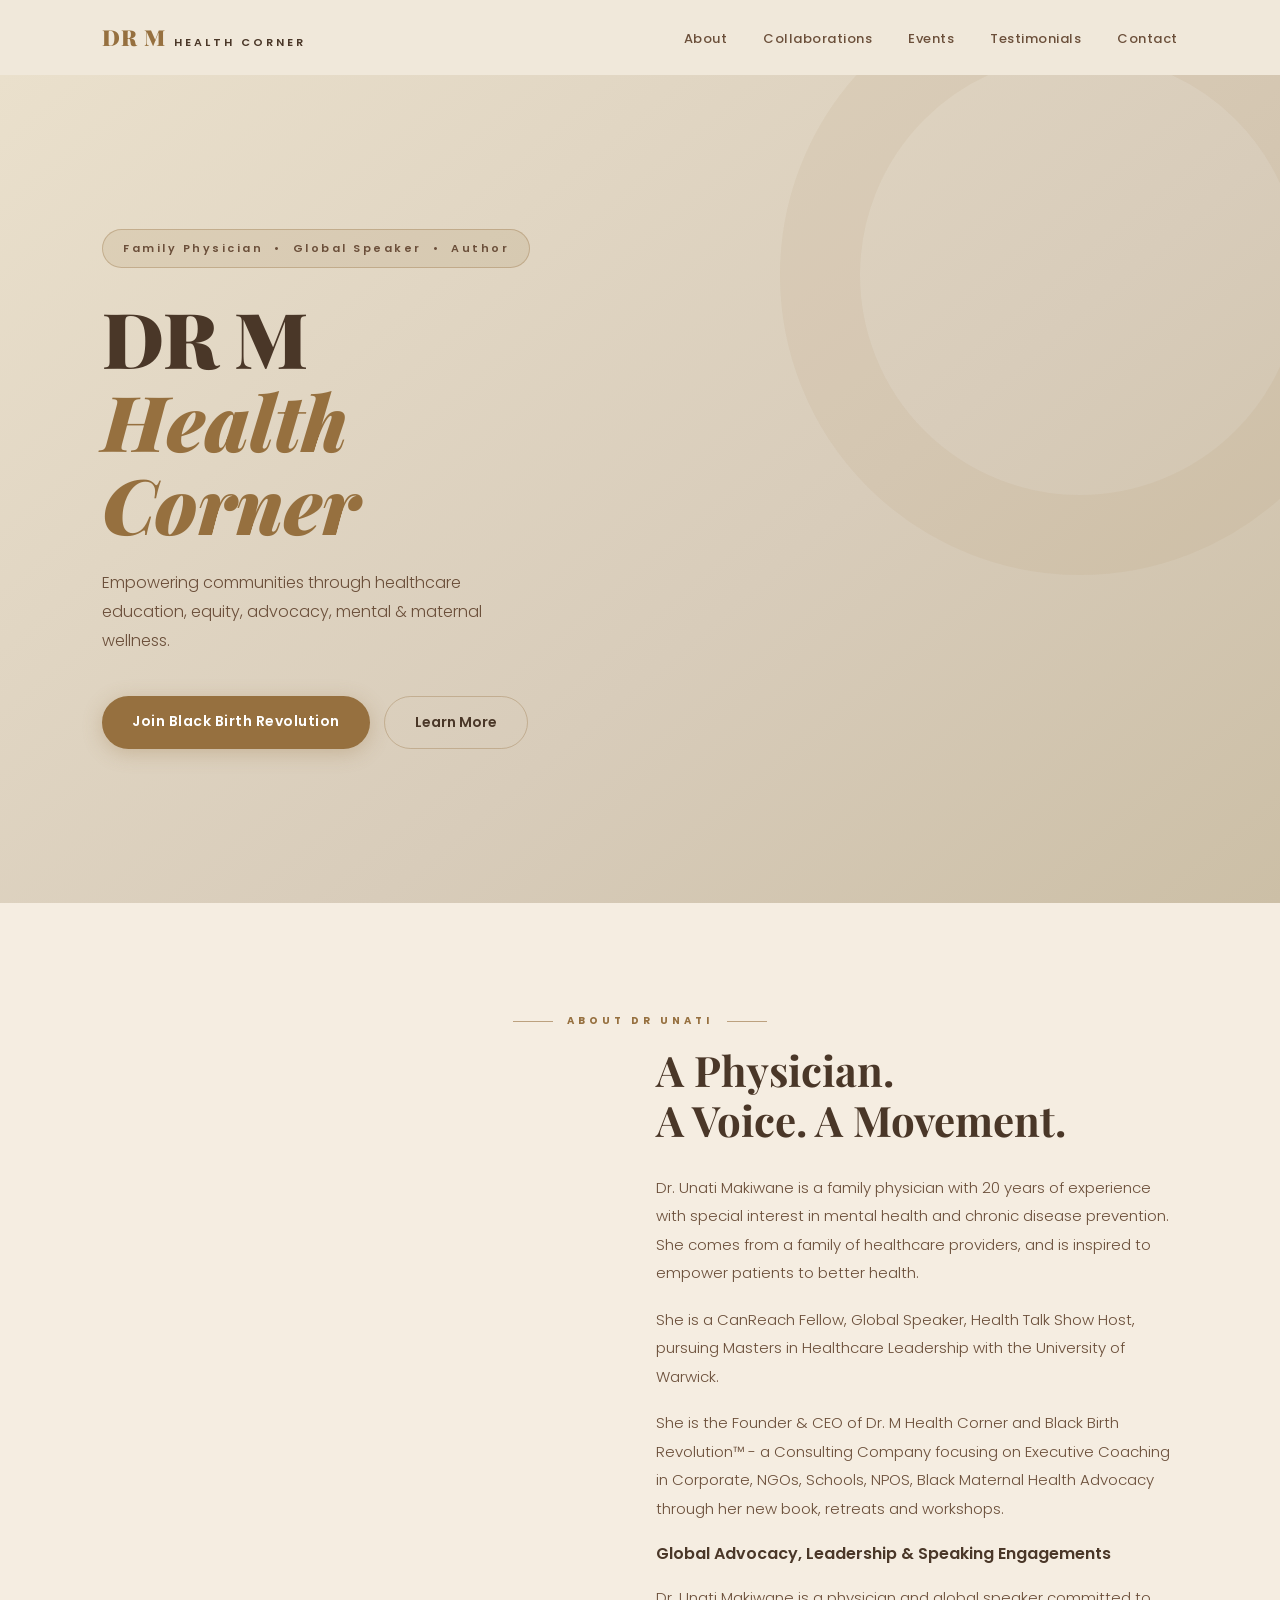
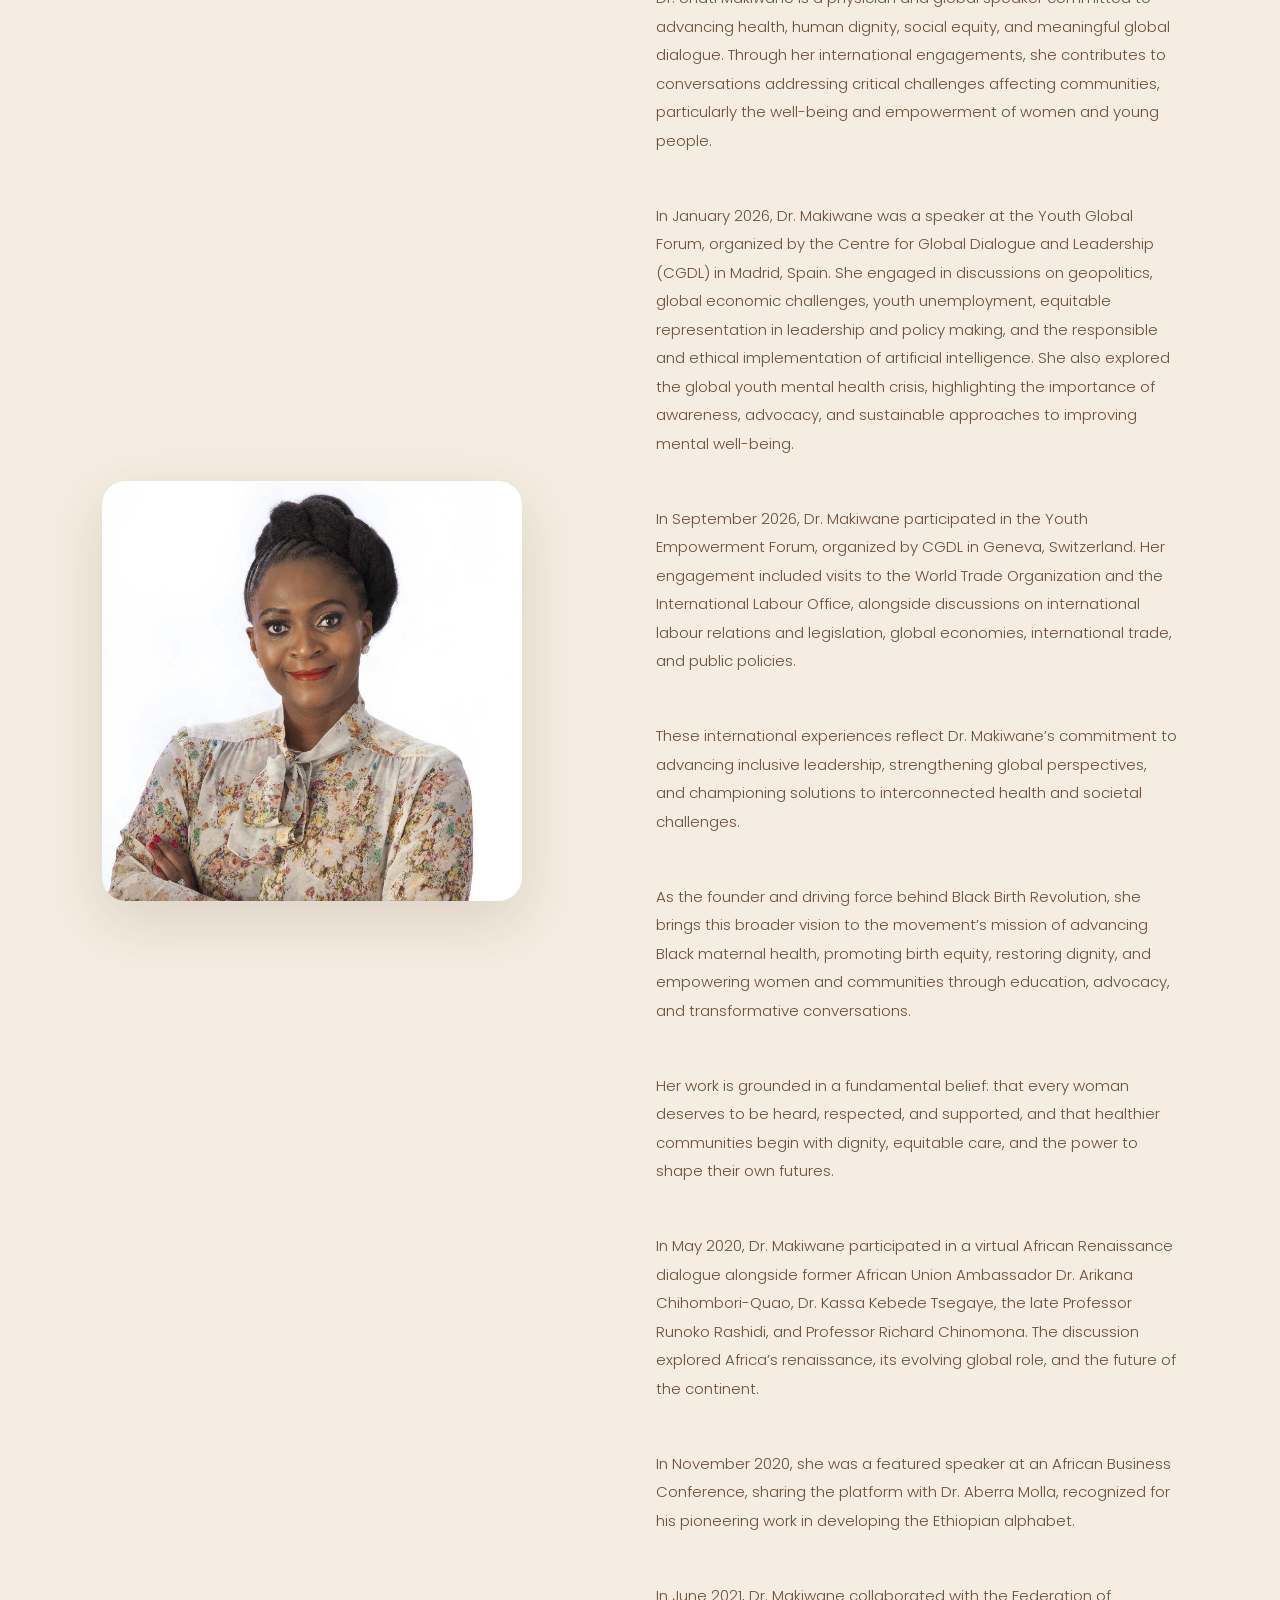
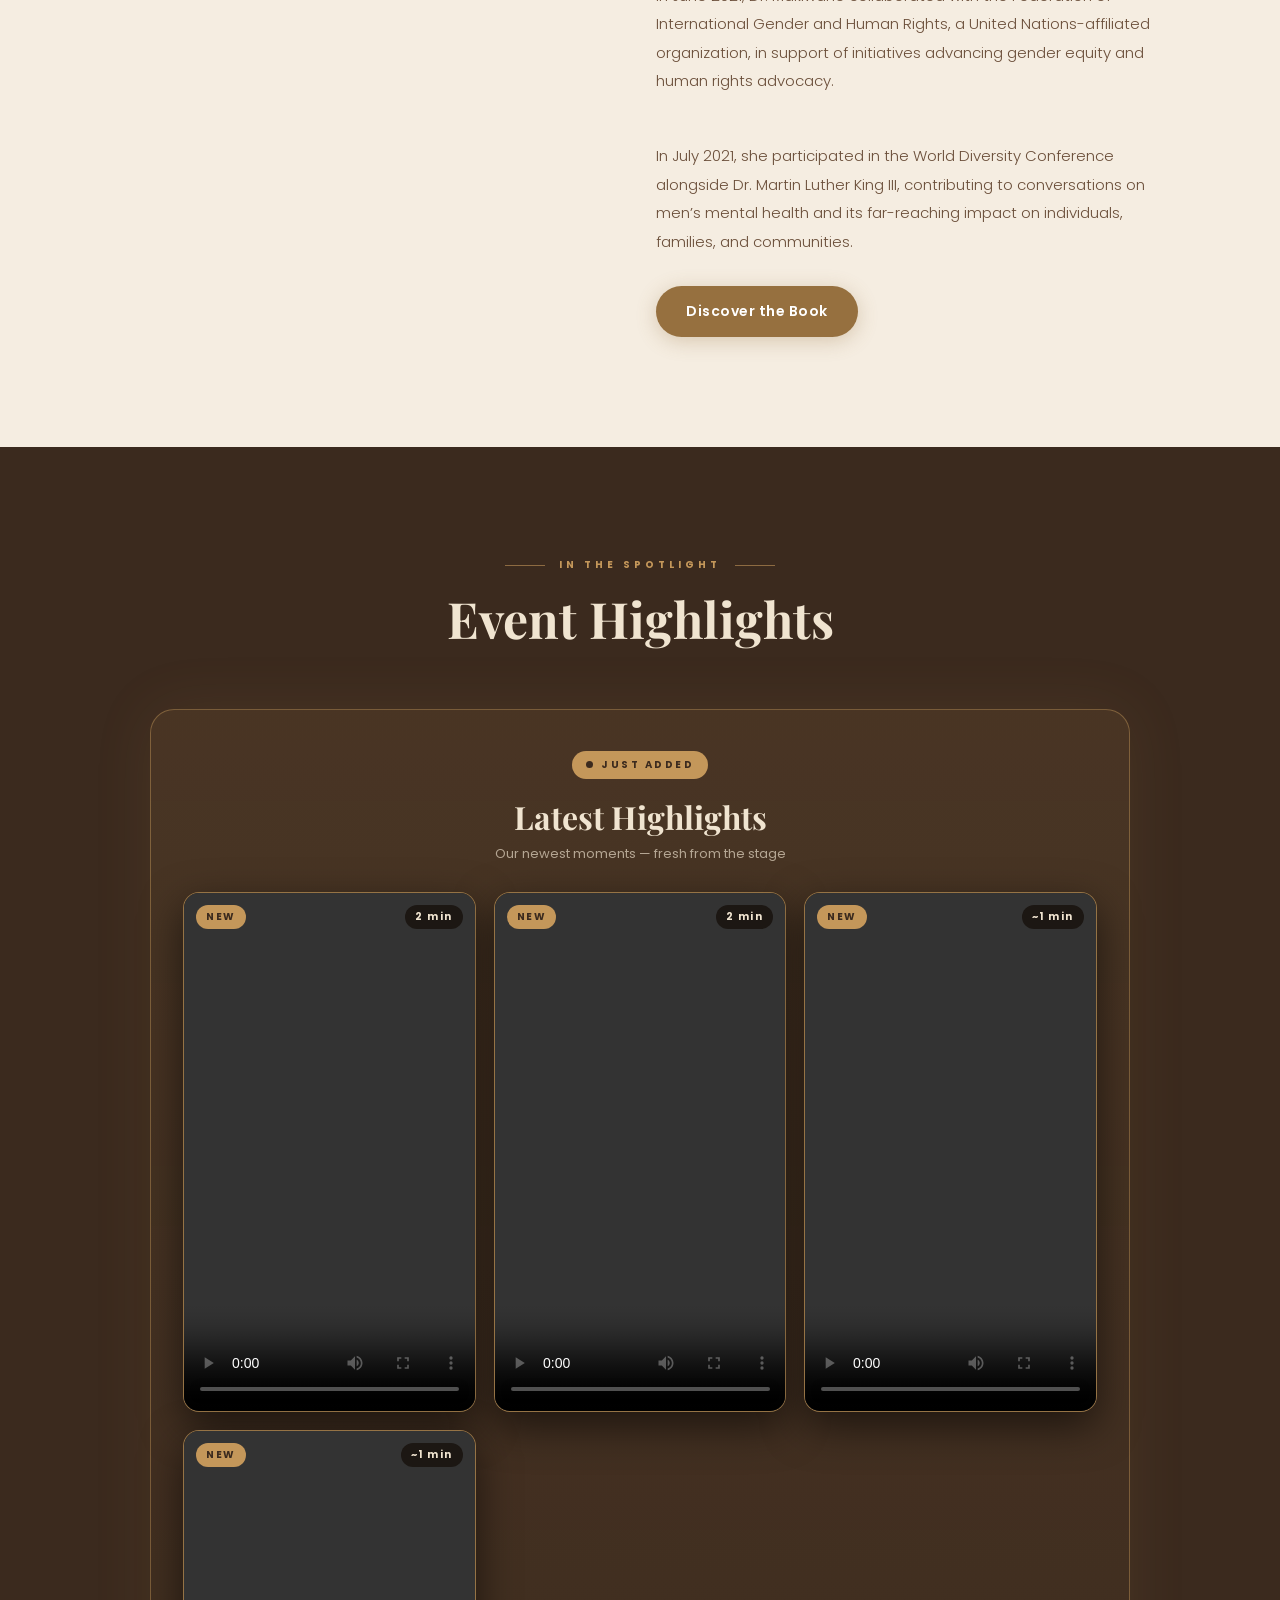
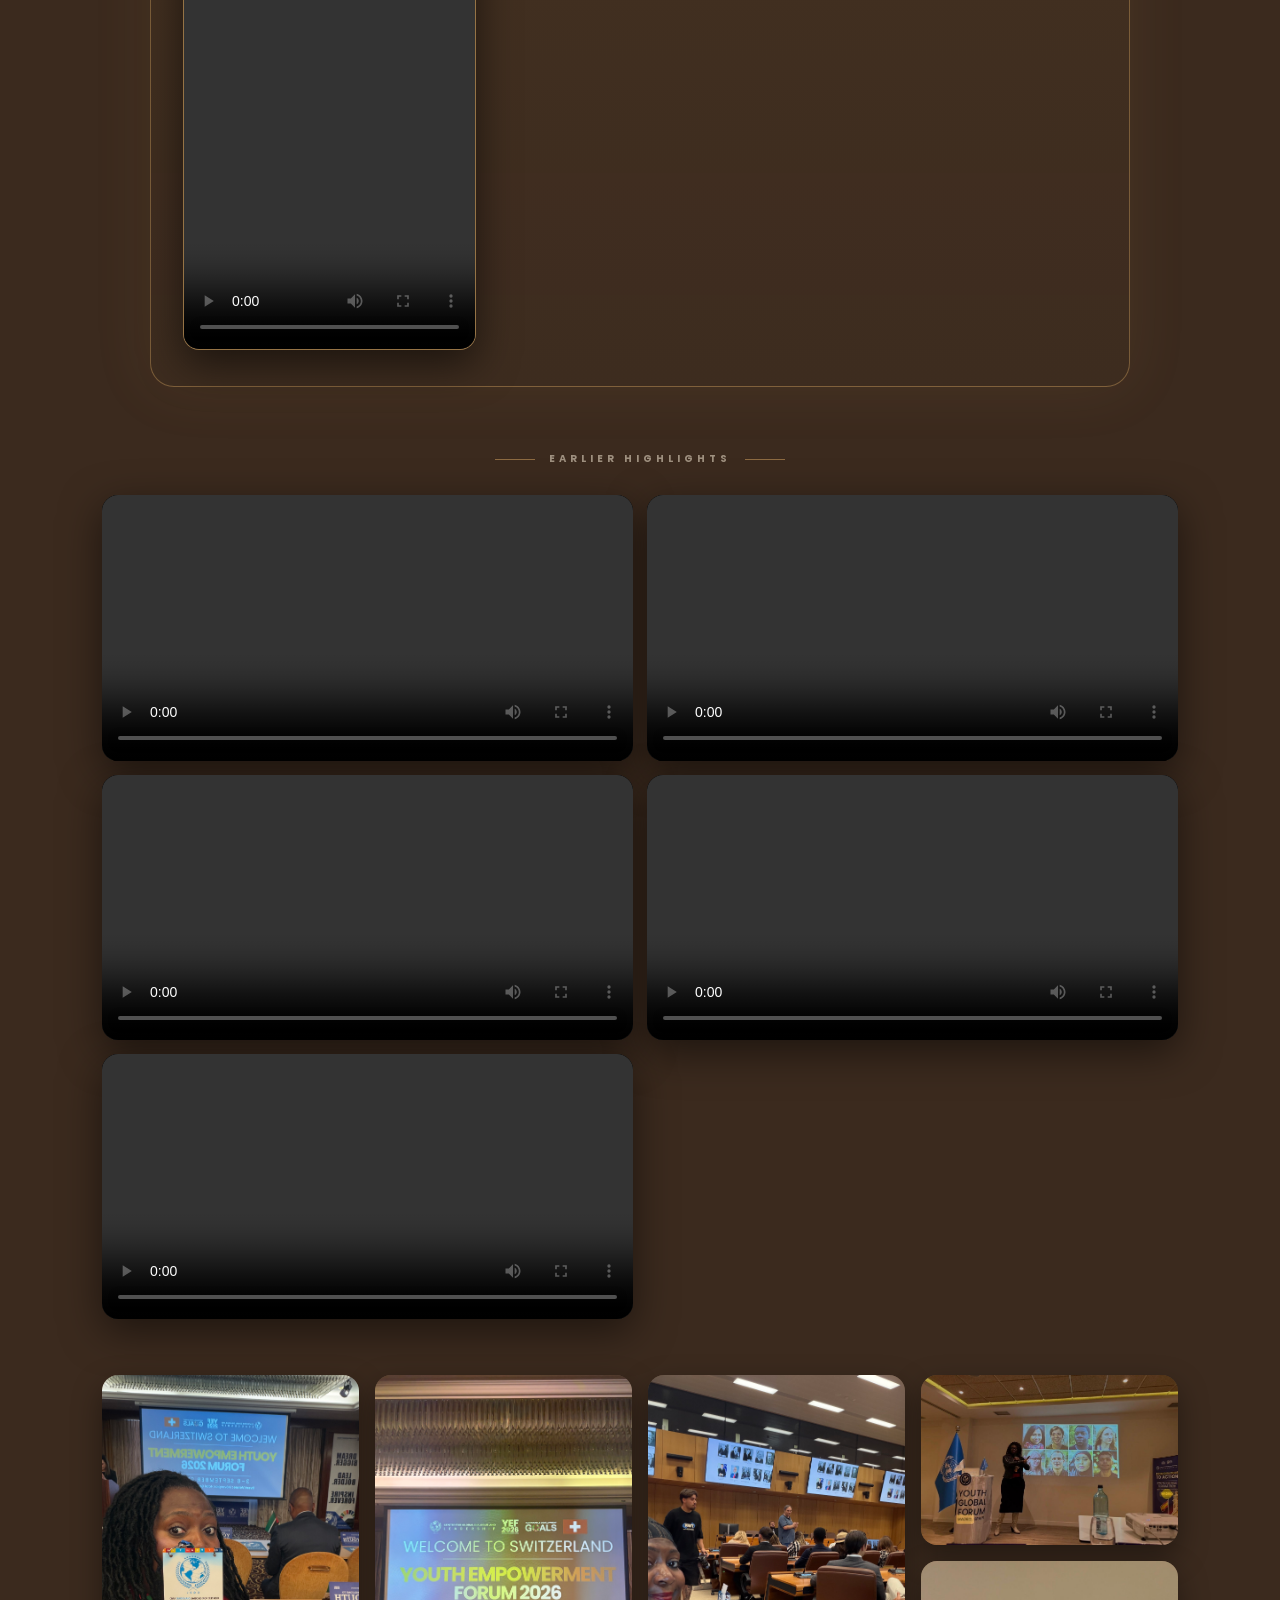
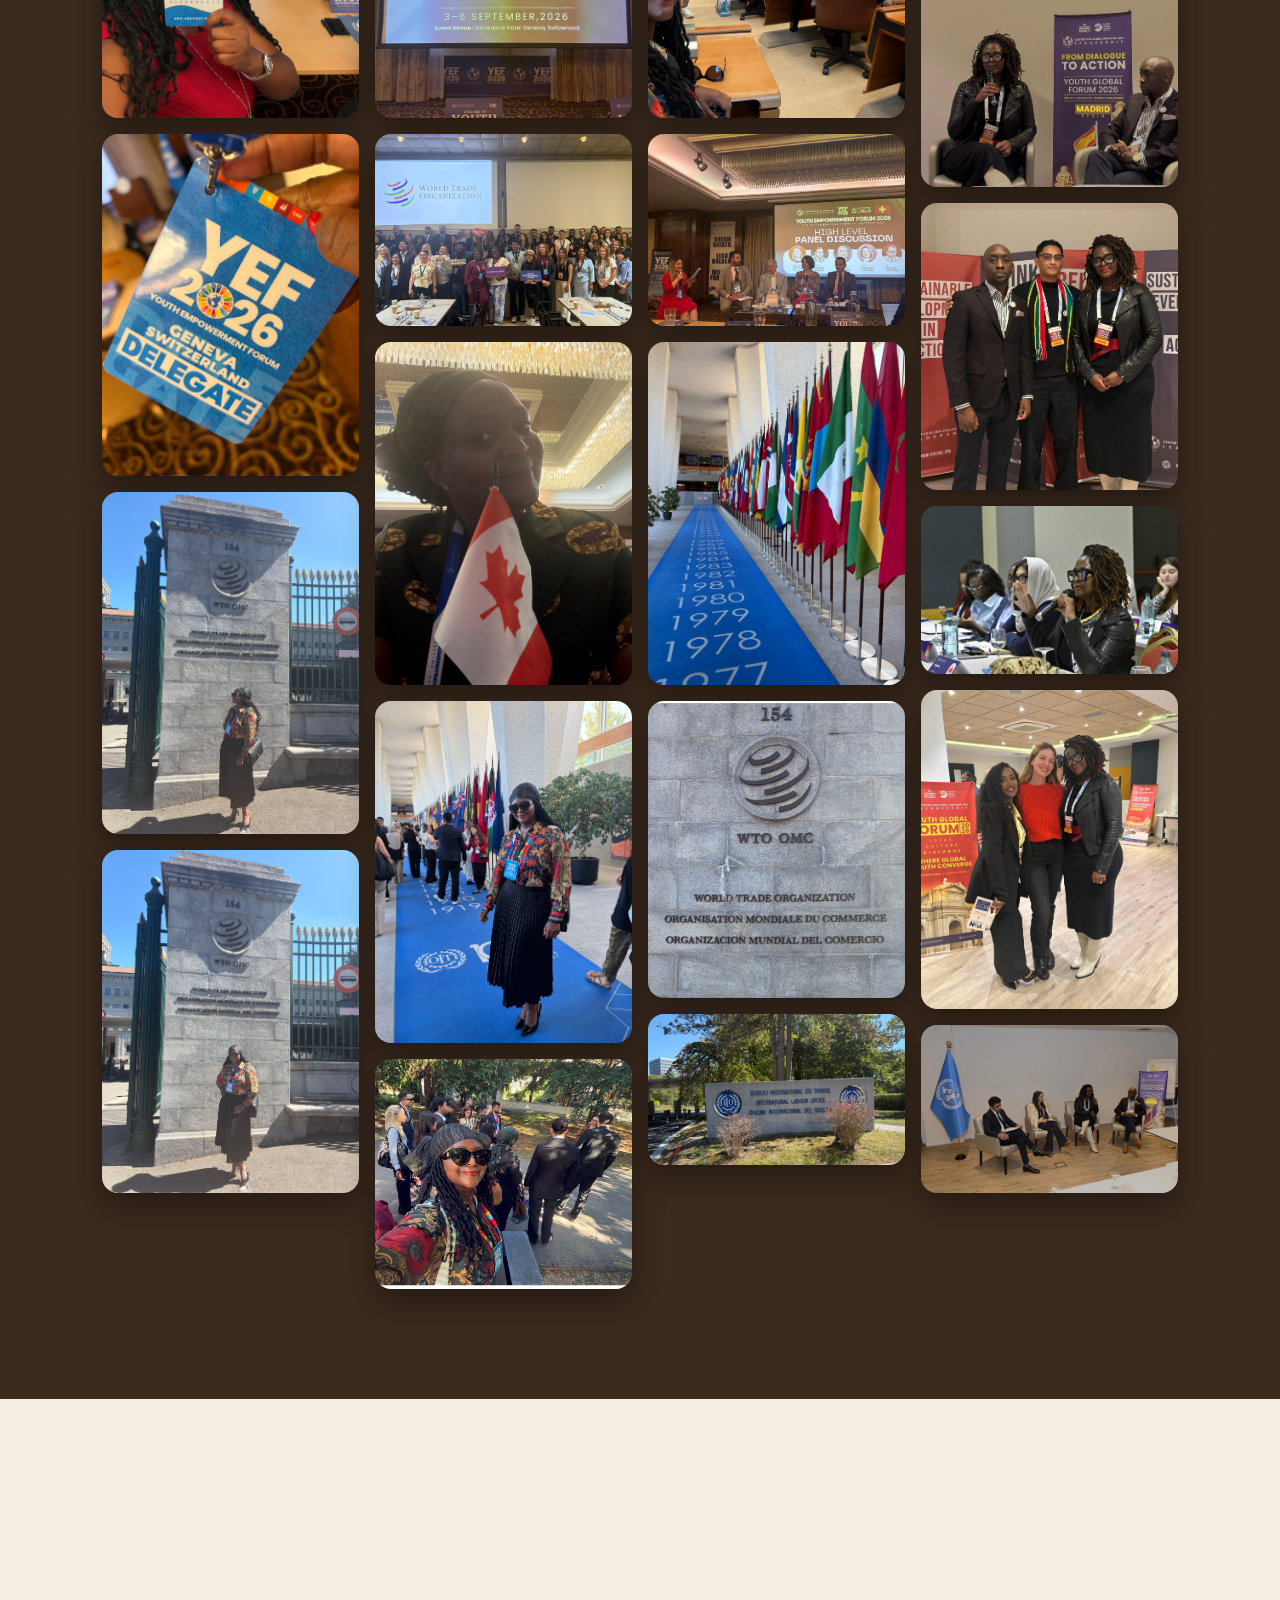
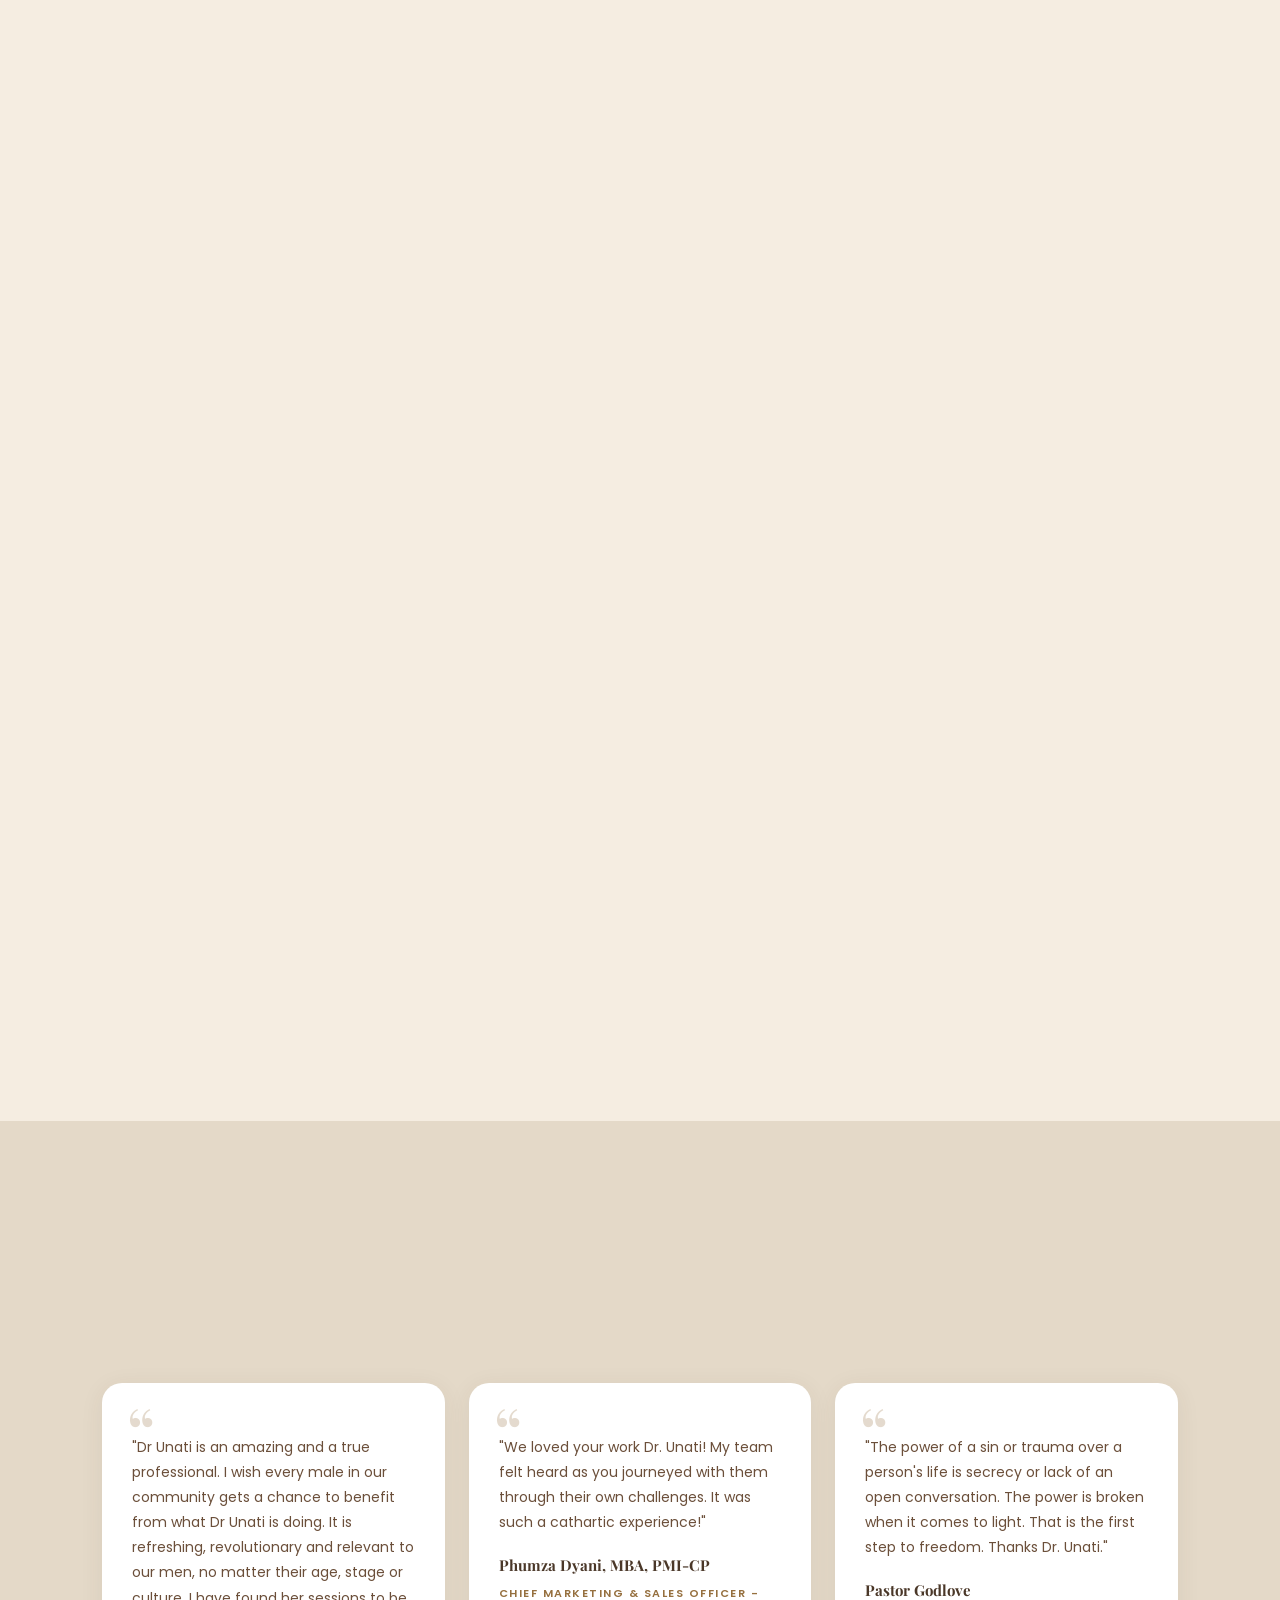
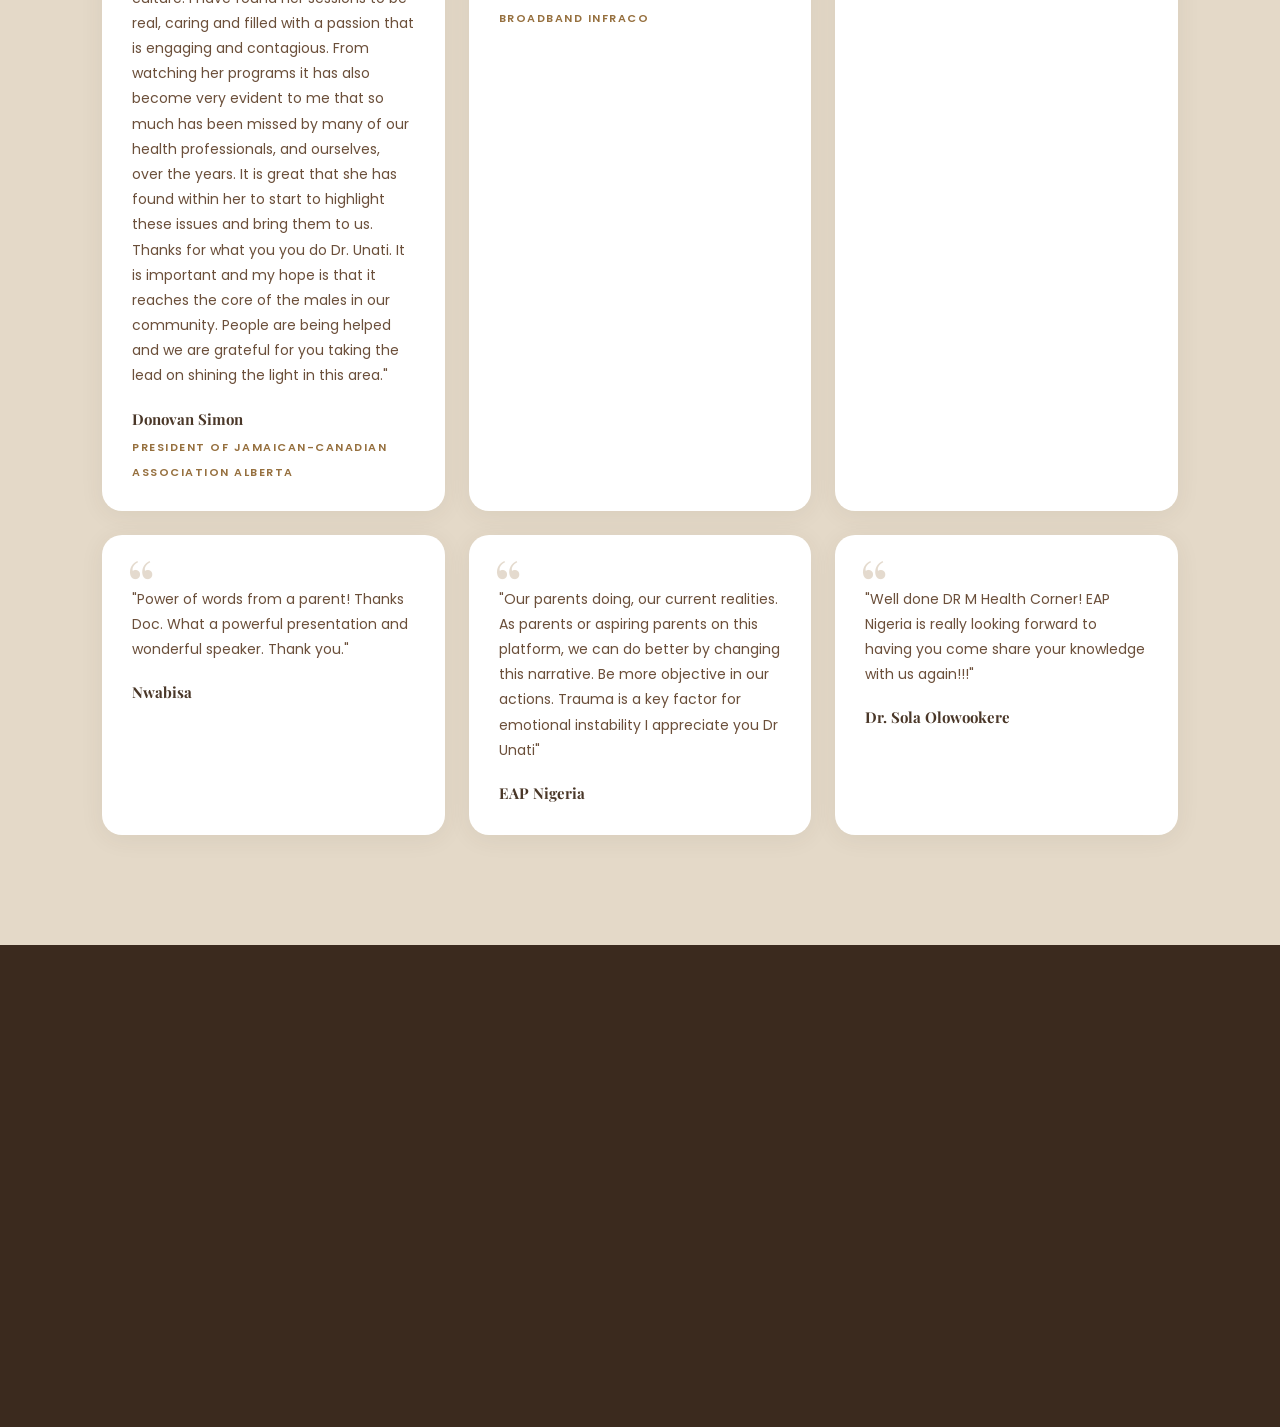
==== commit 8019ad37: "Update index.html" ====
--- a/index.html
+++ b/index.html
@@ -170,6 +170,19 @@
           <span>Latest video 1</span>
         </div>
         <video controls preload="metadata" playsinline>
+          <source src="images/vid2.mp4#t=1" type="video/mp4">
+          Your browser does not support the video tag.
+        </video>
+      </div>
+
+      <div class="latest-item">
+        <span class="latest-badge">NEW</span>
+        <span class="latest-duration">2 min</span>
+        <div class="latest-placeholder">
+          <svg viewBox="0 0 24 24" fill="currentColor"><path d="M8 5v14l11-7z"/></svg>
+          <span>Latest video 1</span>
+        </div>
+        <video controls preload="metadata" playsinline>
           <source src="images/latest1.mp4#t=1" type="video/mp4">
           Your browser does not support the video tag.
         </video>
@@ -196,7 +209,7 @@
           <span>Latest video 3</span>
         </div>
         <video controls preload="metadata" playsinline>
-          <source src="images/latest3.mp4#t=1" type="video/mp4">
+          <source src="images/vidaddtnl.mp4#t=1" type="video/mp4">
           Your browser does not support the video tag.
         </video>
       </div>
@@ -217,42 +230,35 @@
 
     <div class="video-item">
       <video controls preload="metadata" playsinline>
-        <source src="images/vid6.mp4" type="video/mp4">
+        <source src="images/vid3.mp4#t=1" type="video/mp4">
         Your browser does not support the video tag.
       </video>
     </div>
 
     <div class="video-item">
       <video controls preload="metadata" playsinline>
-        <source src="images/vid2.mp4" type="video/mp4">
+        <source src="images/vid6.mp4#t=1" type="video/mp4">
         Your browser does not support the video tag.
       </video>
     </div>
 
     <div class="video-item">
       <video controls preload="metadata" playsinline>
-        <source src="images/vid3.mp4" type="video/mp4">
+        <source src="images/slideshow.mp4#t=1" type="video/mp4">
         Your browser does not support the video tag.
       </video>
     </div>
 
     <div class="video-item">
       <video controls preload="metadata" playsinline>
-        <source src="images/slideshow.mp4" type="video/mp4">
+        <source src="images/vid1.mp4#t=1" type="video/mp4">
         Your browser does not support the video tag.
       </video>
     </div>
 
     <div class="video-item">
       <video controls preload="metadata" playsinline>
-        <source src="images/vid1.mp4" type="video/mp4">
-        Your browser does not support the video tag.
-      </video>
-    </div>
-
-    <div class="video-item">
-      <video controls preload="metadata" playsinline>
-        <source src="images/vid4.mp4" type="video/mp4">
+        <source src="images/vid4.mp4#t=1" type="video/mp4">
         Your browser does not support the video tag.
       </video>
     </div>
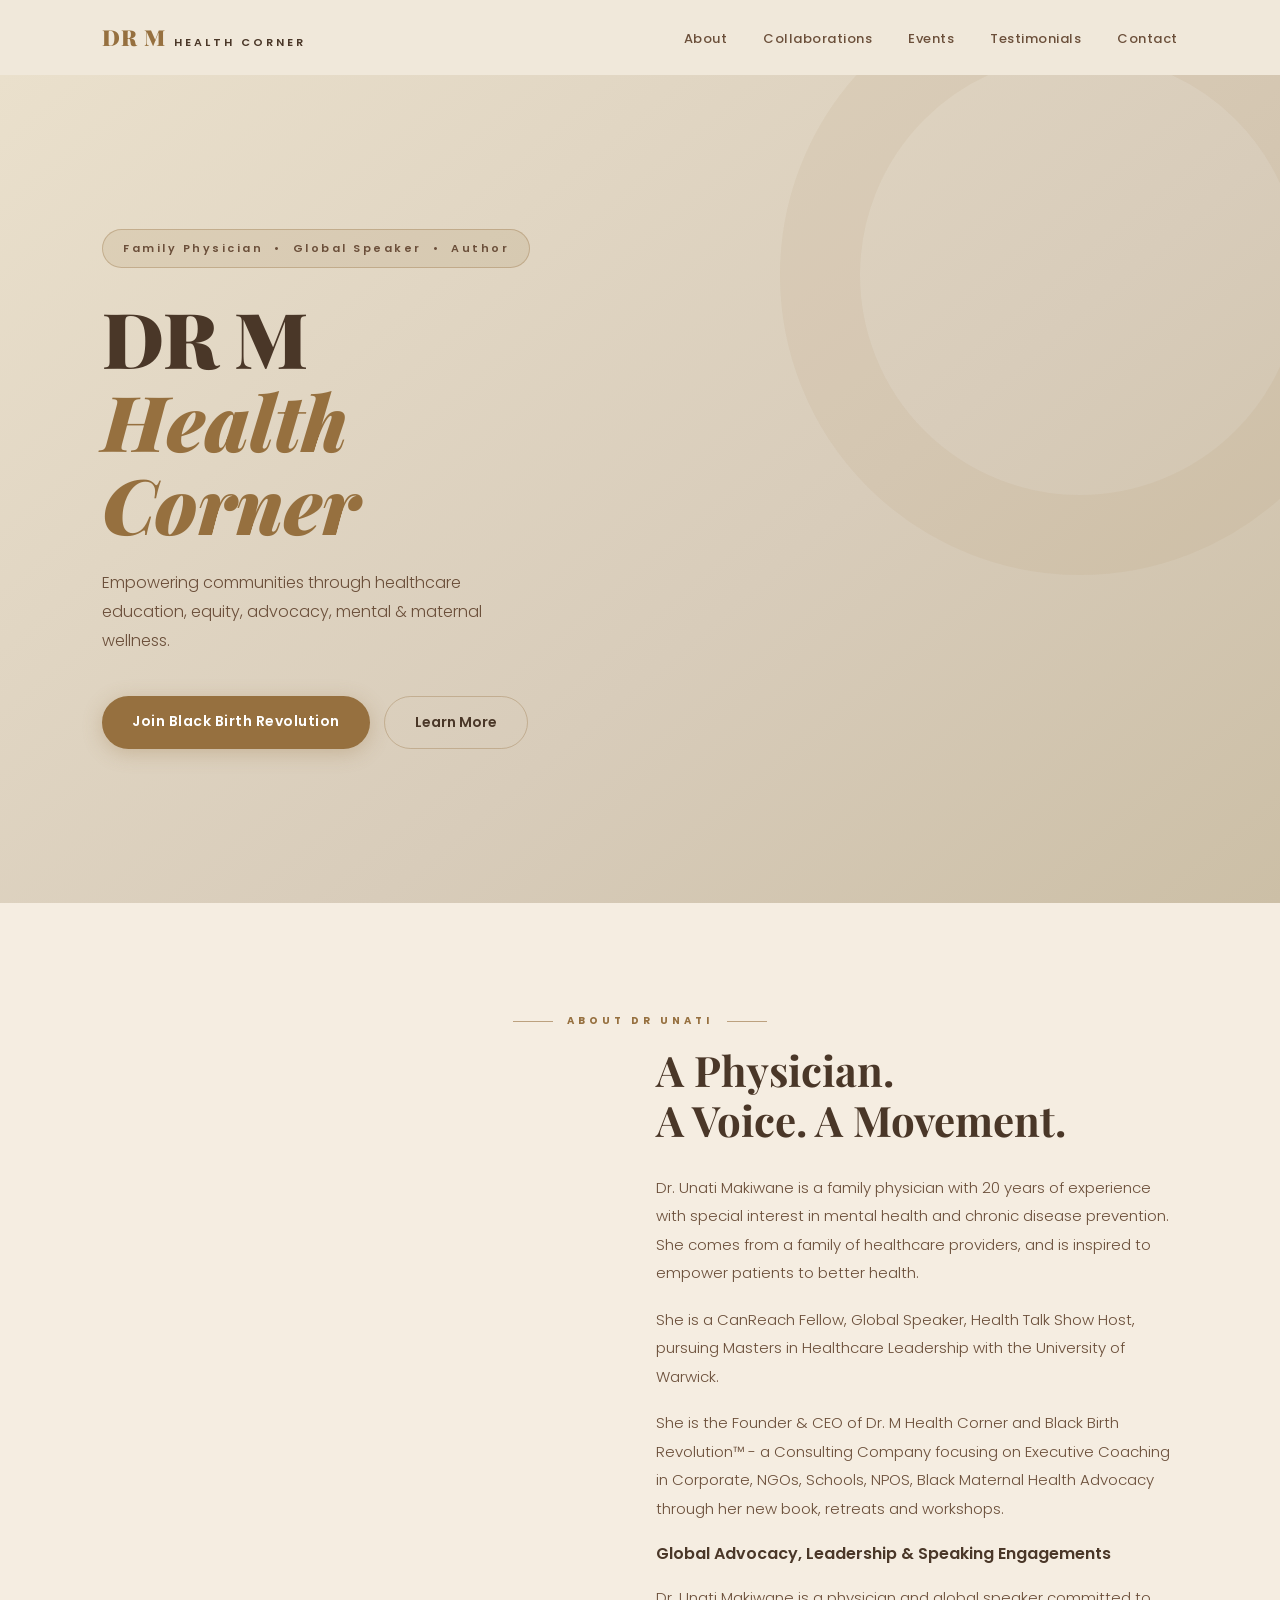
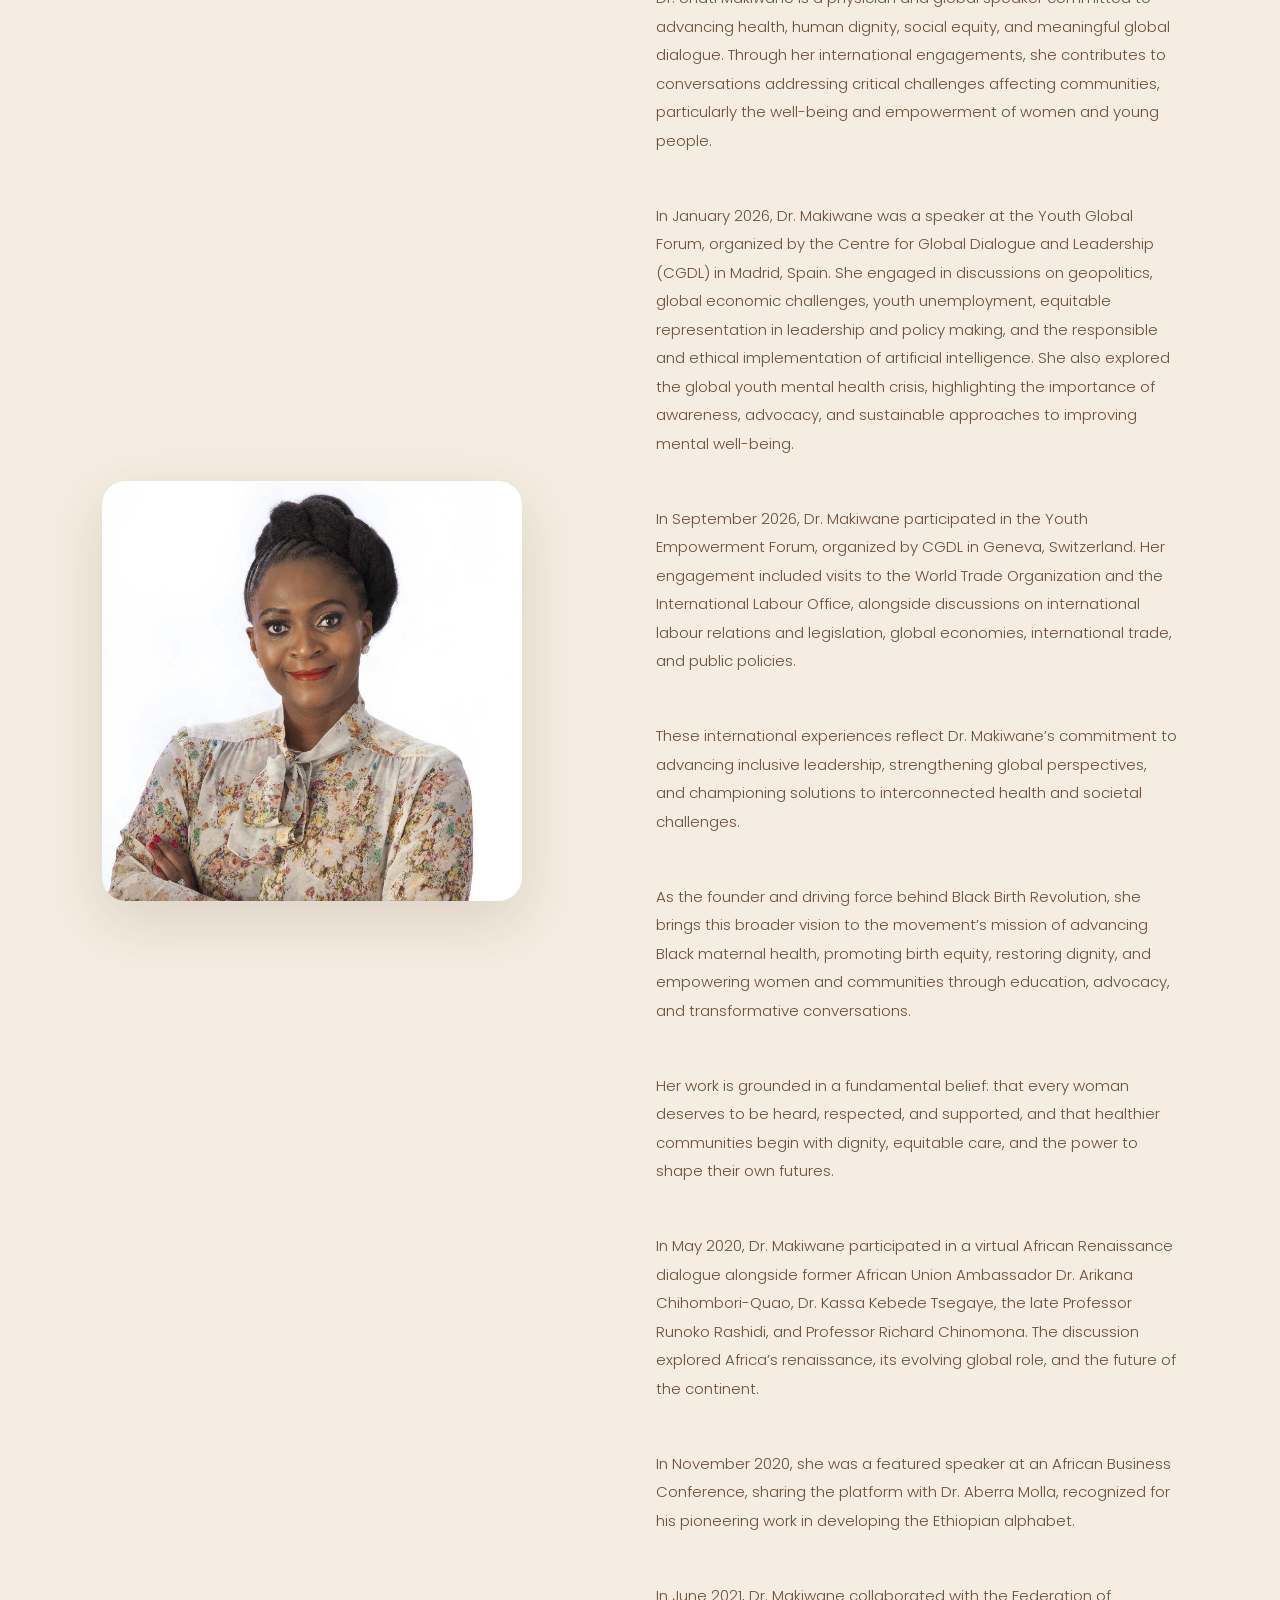
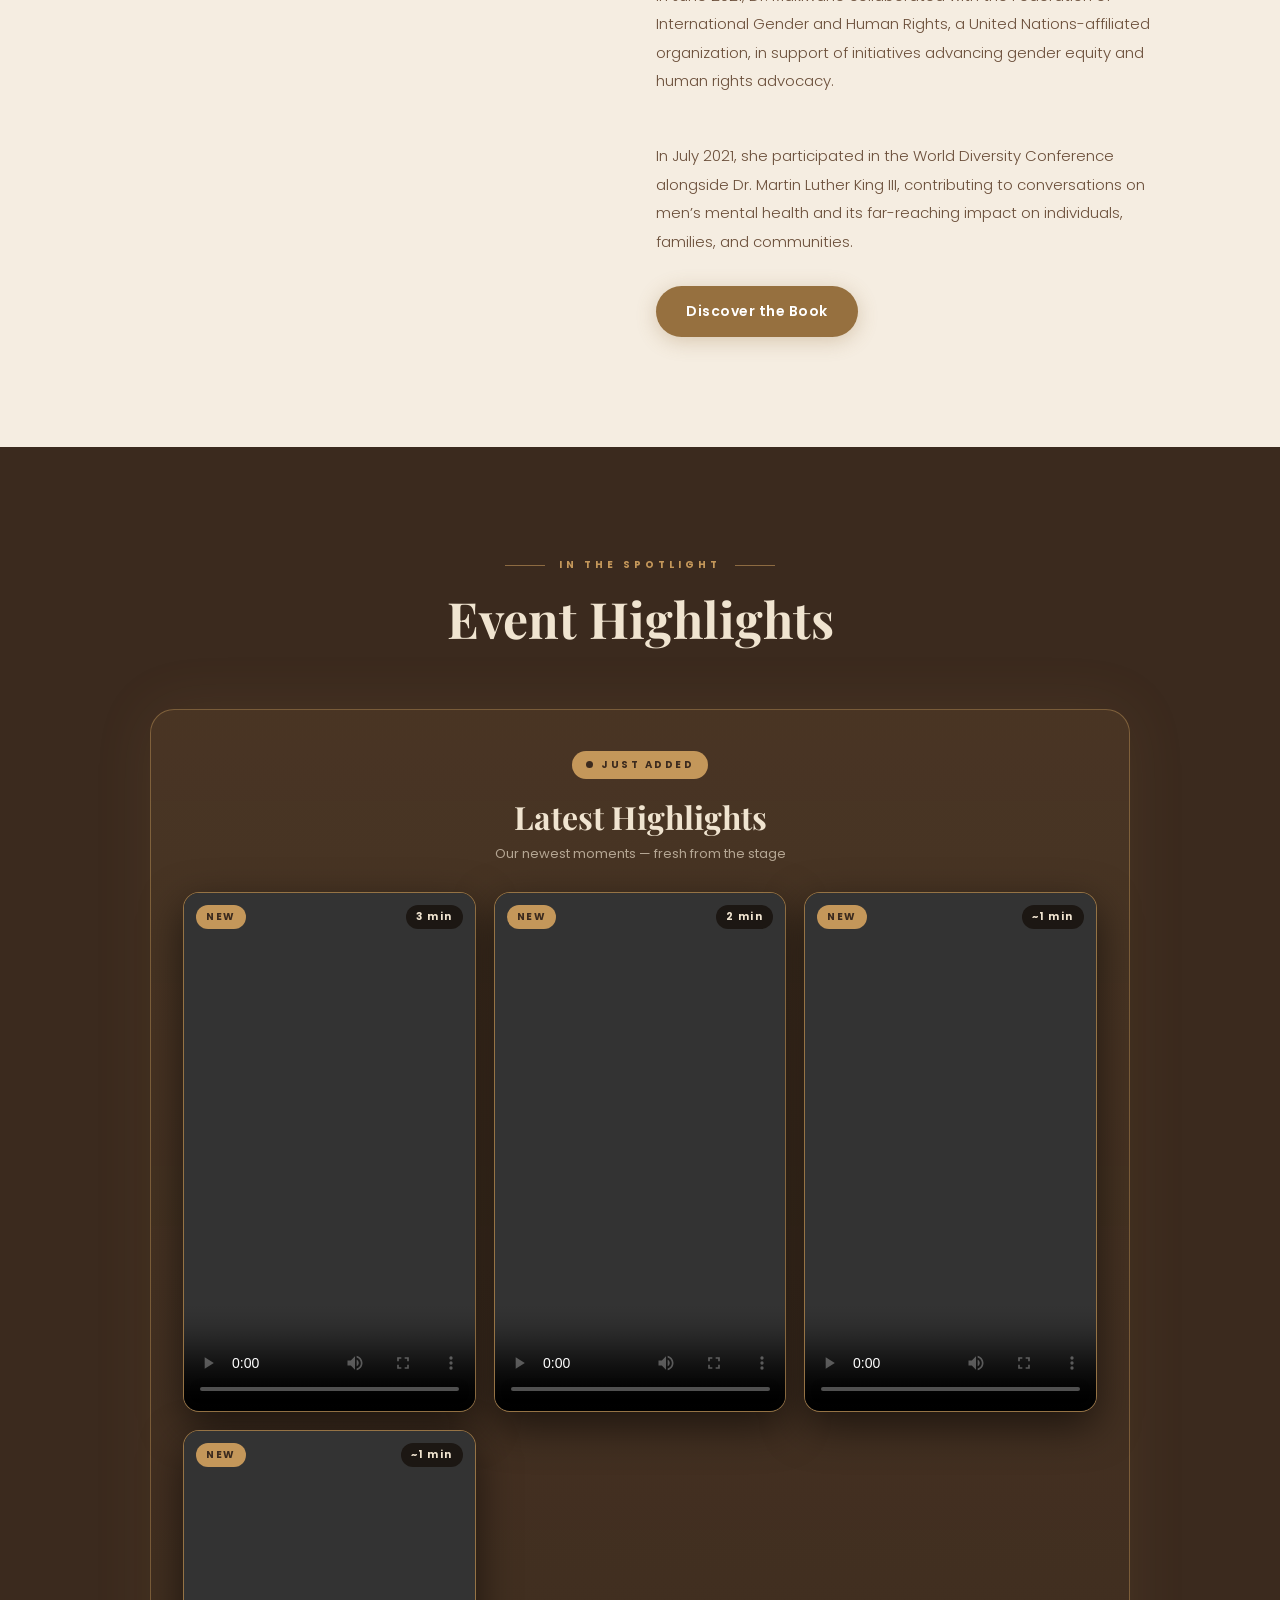
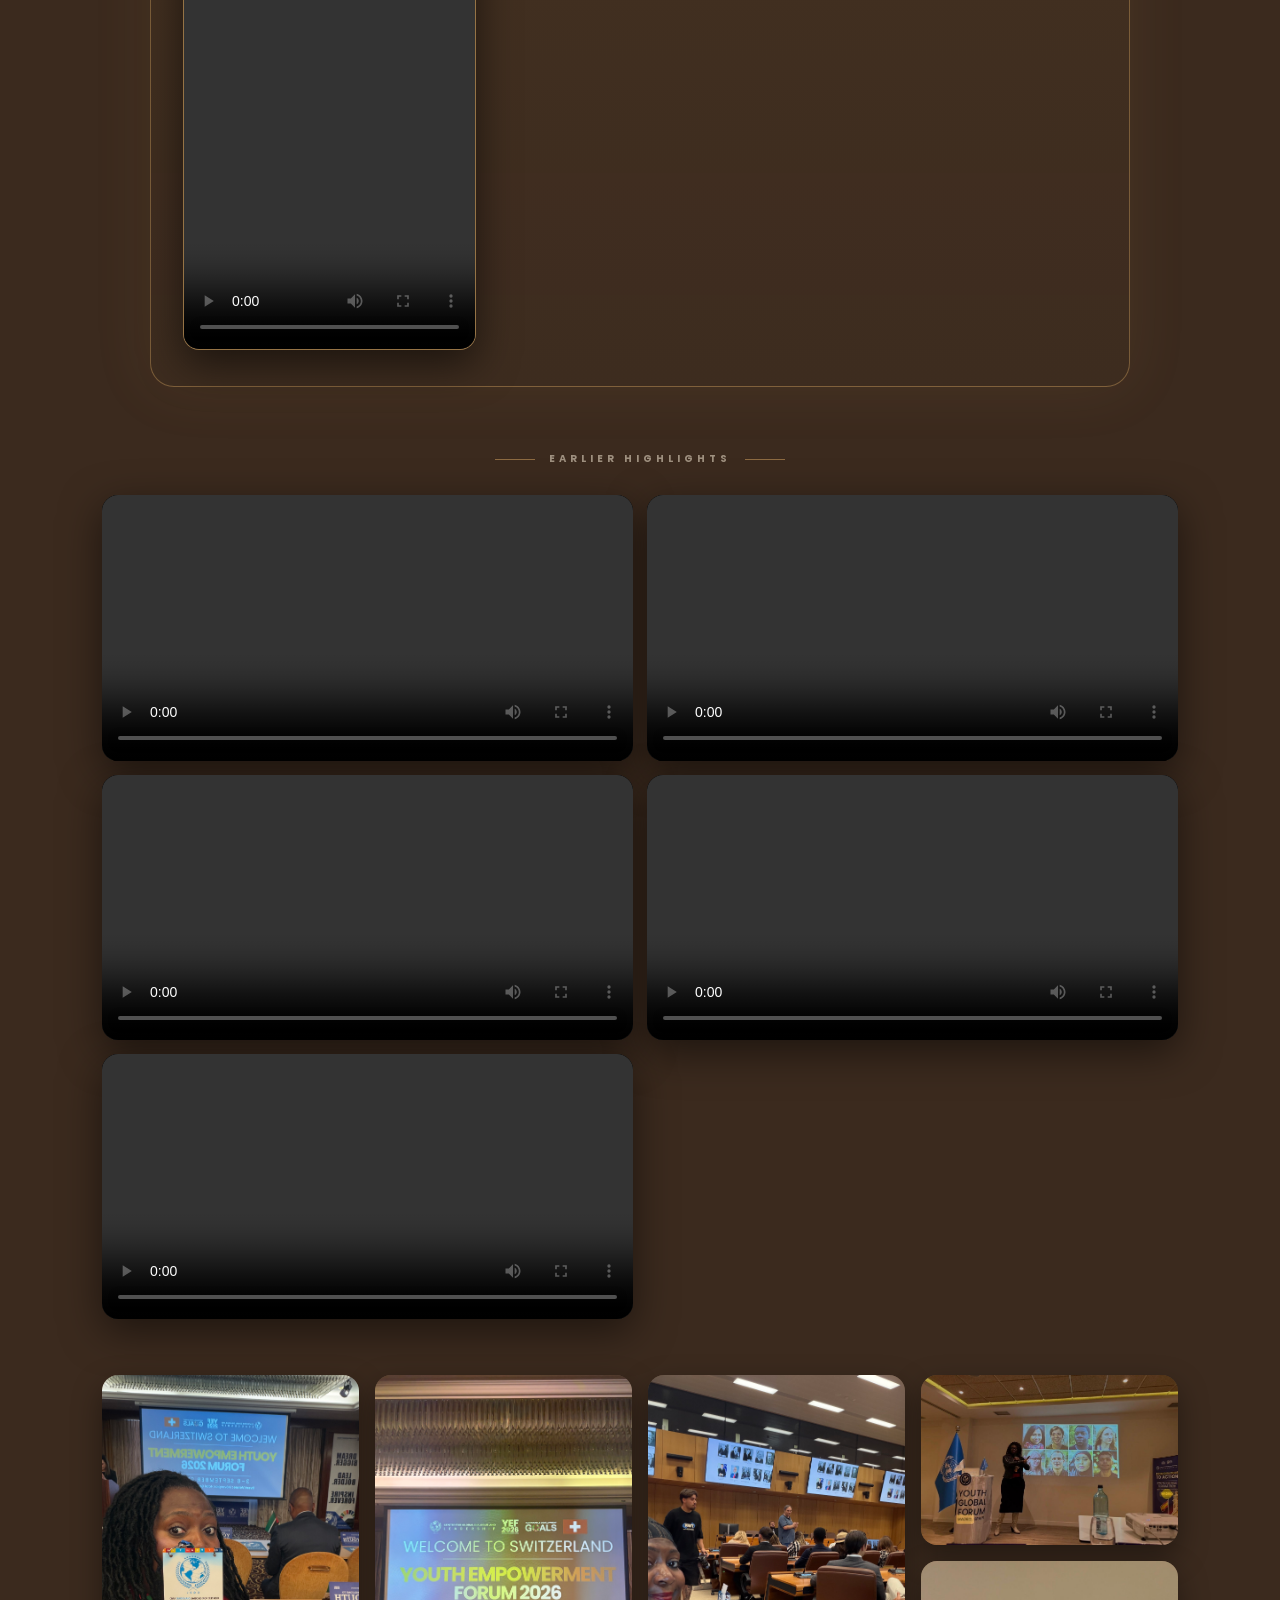
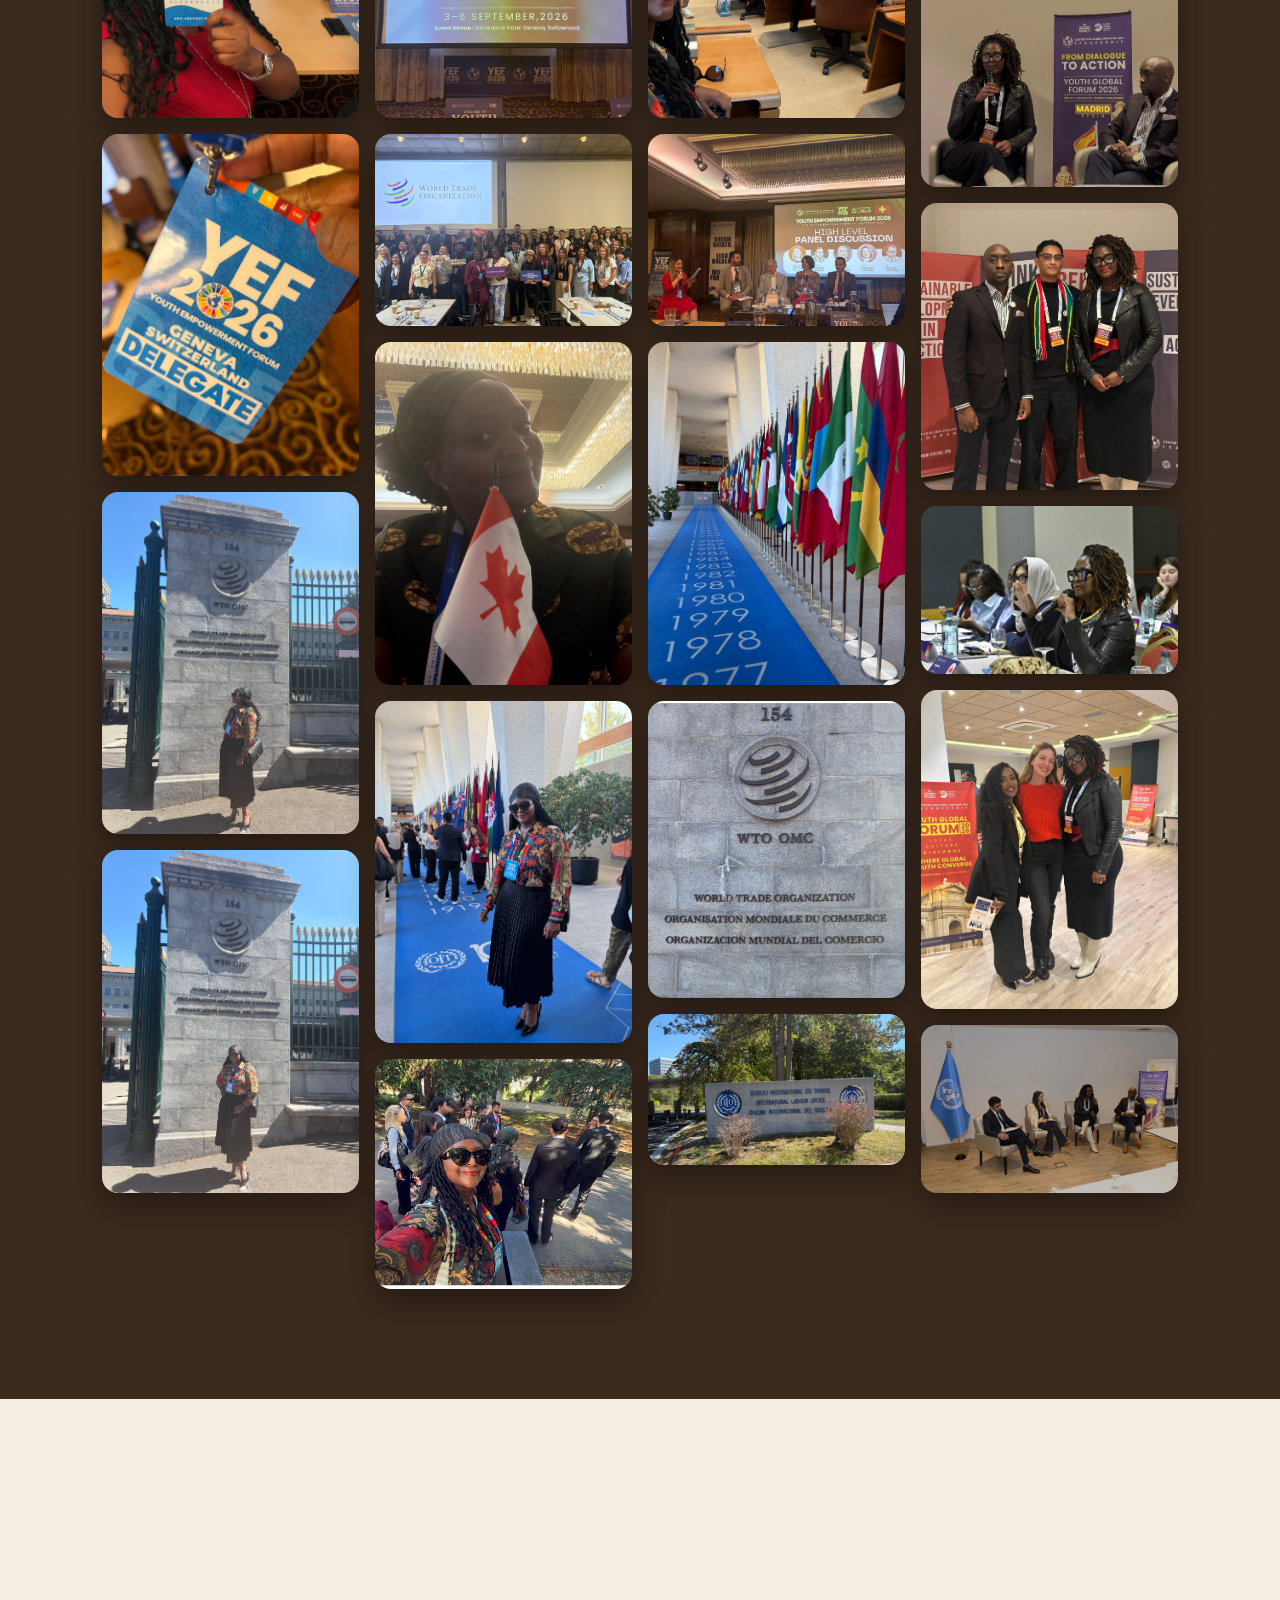
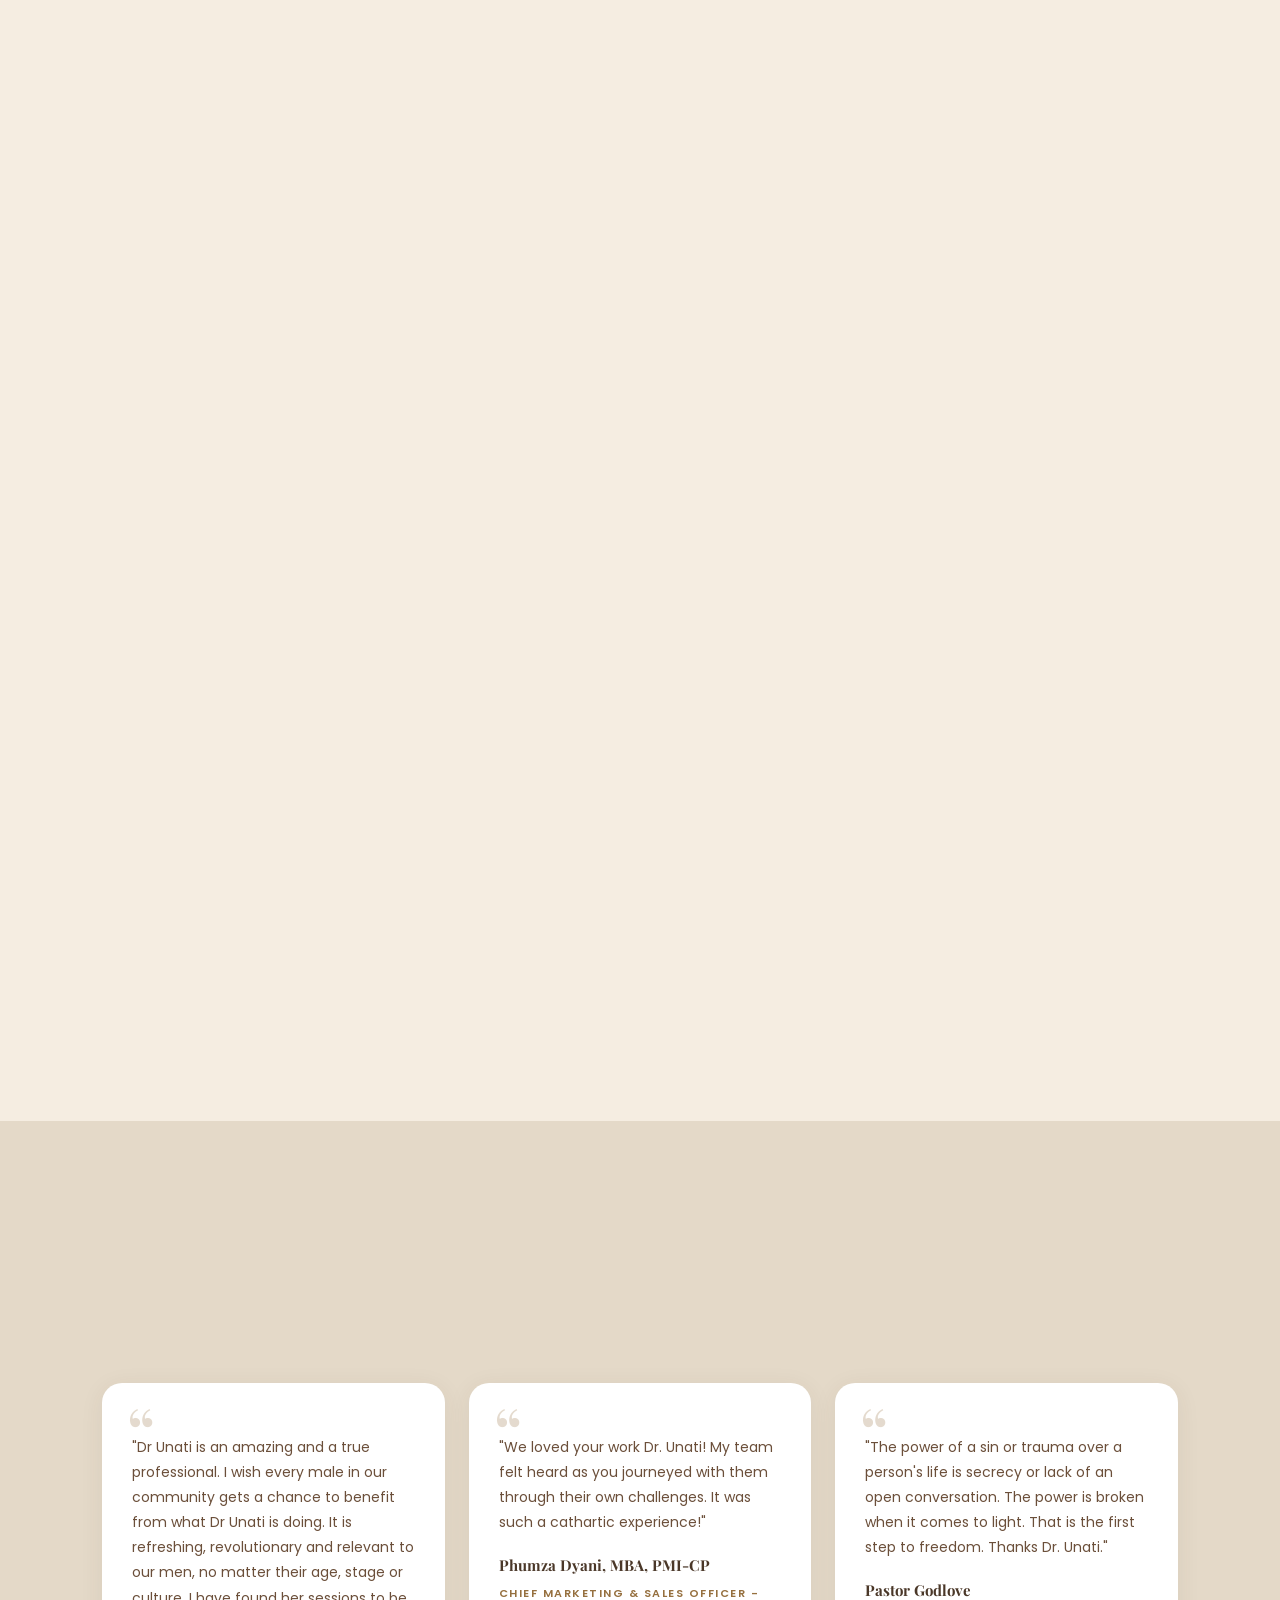
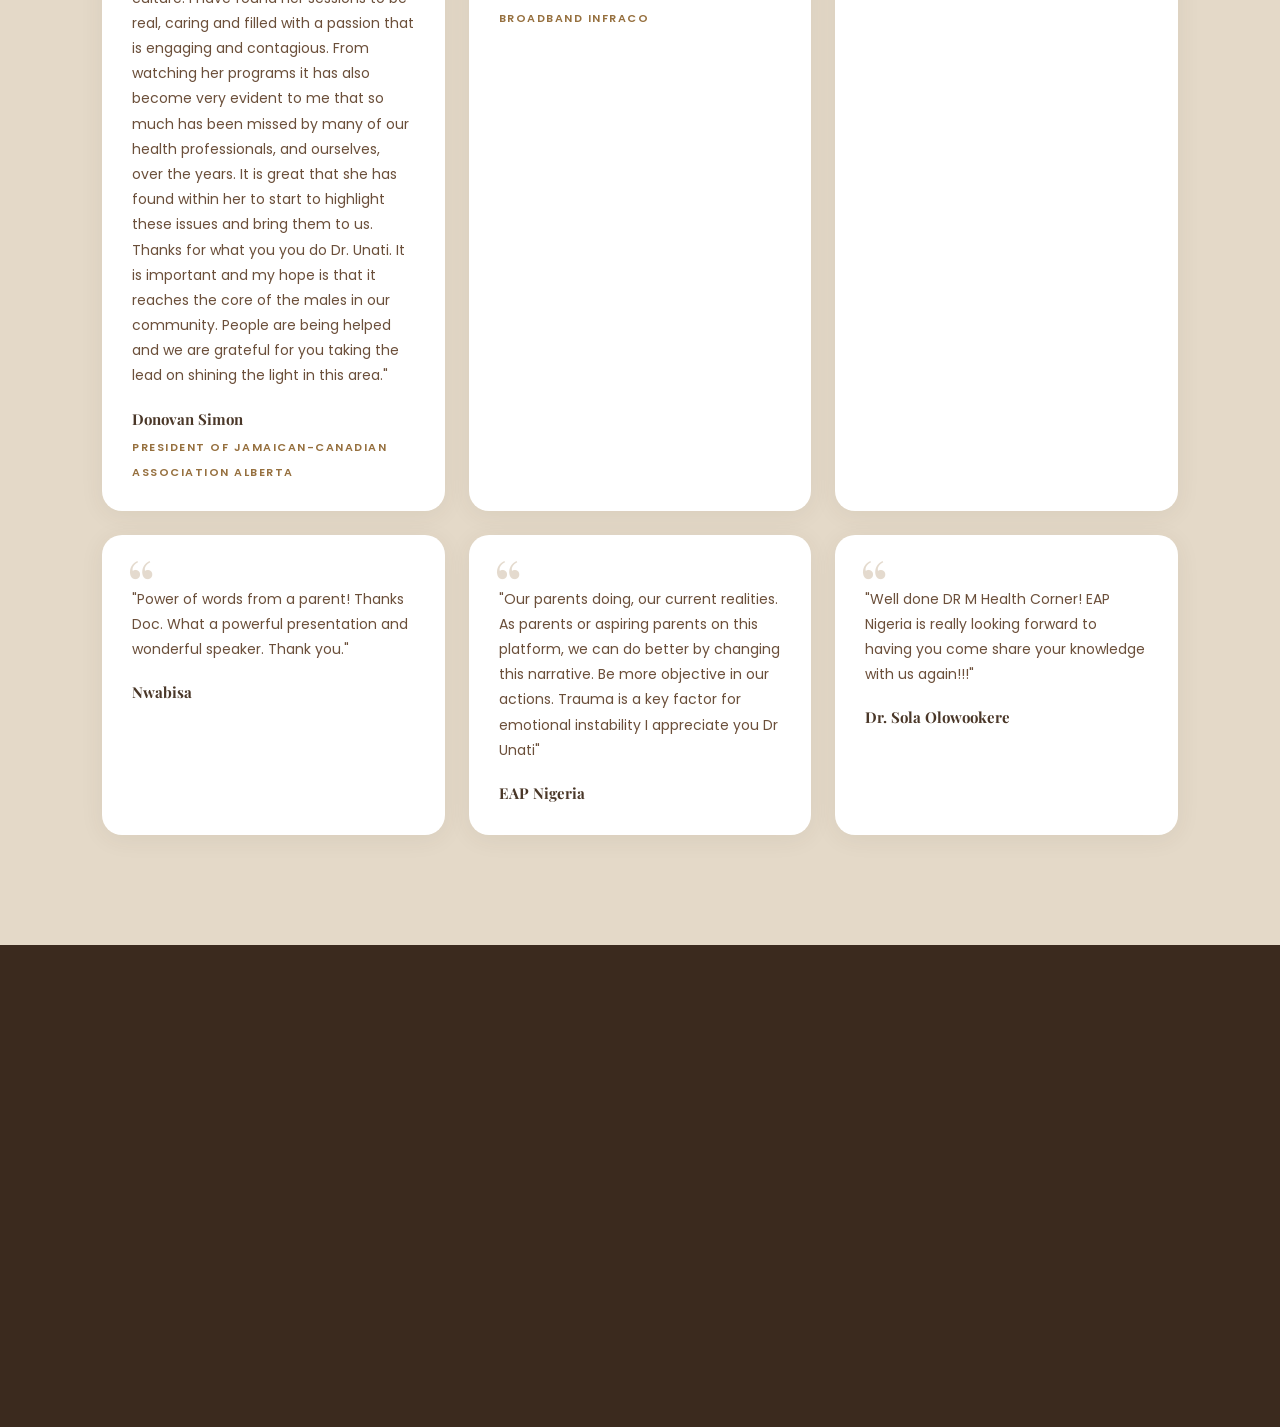
==== commit f6f78edb: "Update index.html" ====
--- a/index.html
+++ b/index.html
@@ -164,7 +164,7 @@
 
       <div class="latest-item">
         <span class="latest-badge">NEW</span>
-        <span class="latest-duration">2 min</span>
+        <span class="latest-duration">3 min</span>
         <div class="latest-placeholder">
           <svg viewBox="0 0 24 24" fill="currentColor"><path d="M8 5v14l11-7z"/></svg>
           <span>Latest video 1</span>
@@ -180,7 +180,7 @@
         <span class="latest-duration">2 min</span>
         <div class="latest-placeholder">
           <svg viewBox="0 0 24 24" fill="currentColor"><path d="M8 5v14l11-7z"/></svg>
-          <span>Latest video 1</span>
+          <span>Latest video 2</span>
         </div>
         <video controls preload="metadata" playsinline>
           <source src="images/latest1.mp4#t=1" type="video/mp4">
@@ -193,7 +193,7 @@
         <span class="latest-duration">~1 min</span>
         <div class="latest-placeholder">
           <svg viewBox="0 0 24 24" fill="currentColor"><path d="M8 5v14l11-7z"/></svg>
-          <span>Latest video 2</span>
+          <span>Latest video 3</span>
         </div>
         <video controls preload="metadata" playsinline>
           <source src="images/latest2.mp4#t=1" type="video/mp4">
@@ -206,7 +206,7 @@
         <span class="latest-duration">~1 min</span>
         <div class="latest-placeholder">
           <svg viewBox="0 0 24 24" fill="currentColor"><path d="M8 5v14l11-7z"/></svg>
-          <span>Latest video 3</span>
+          <span>Latest video 4</span>
         </div>
         <video controls preload="metadata" playsinline>
           <source src="images/vidaddtnl.mp4#t=1" type="video/mp4">
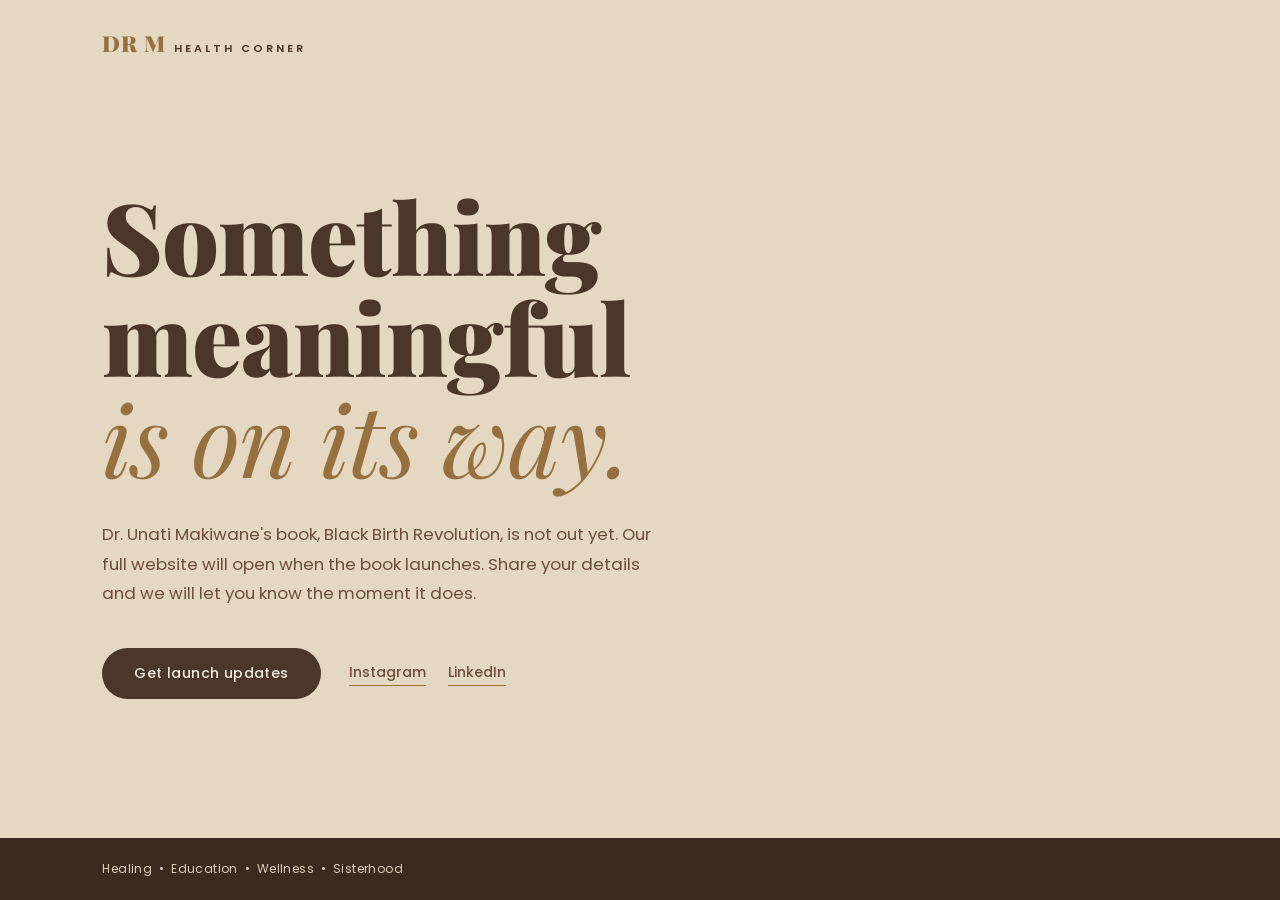
==== commit 21c7fac9: "Add files via upload" ====
--- a/index.html
+++ b/index.html
@@ -1,500 +1,186 @@
-<!DOCTYPE html>
-<html lang="en">
-
-<head>
-
-<meta charset="UTF-8">
-<meta name="viewport" content="width=device-width, initial-scale=1">
-<title>Dr M Health Corner</title>
-
-<link rel="stylesheet" href="index-style.css">
-<link href="https://fonts.googleapis.com/css2?family=Poppins:wght@300;400;500;600;700&family=Playfair+Display:ital,wght@0,700;0,900;1,400;1,700&display=swap" rel="stylesheet">
-
-</head>
-
-<body>
-
-<!-- ── NAV ── -->
-<nav id="navbar">
-  <div class="logo">
-    <span class="logo-accent">DR M</span>
-    <span class="logo-main">HEALTH CORNER</span>
-  </div>
-  <ul class="nav-links" id="nav-links">
-    <li><a href="#about">About</a></li>
-    <li><a href="#collaborations">Collaborations</a></li>
-    <li><a href="#events">Events</a></li>
-    <li><a href="#reviews">Testimonials</a></li>
-    <li><a href="#contact">Contact</a></li>
-  </ul>
-  <button class="nav-toggle" id="nav-toggle" aria-label="Toggle menu">
-    <span></span><span></span><span></span>
-  </button>
-</nav>
-
-<!-- Full-screen mobile overlay -->
-<div class="mobile-nav-overlay" id="mobile-nav-overlay">
-  <button class="mobile-nav-close" id="mobile-nav-close" aria-label="Close menu">&#10005;</button>
-  <ul>
-    <li><a href="#about">About</a></li>
-    <li><a href="#collaborations">Collaborations</a></li>
-    <li><a href="#events">Events</a></li>
-    <li><a href="#reviews">Testimonials</a></li>
-    <li><a href="#contact">Contact</a></li>
-  </ul>
-</div>
-
-
-<!-- ── HERO ── -->
-<section class="hero">
-
-  <div class="hero-content fade-up">
-    <span class="overline-tag">Family Physician &nbsp;•&nbsp; Global Speaker &nbsp;•&nbsp; Author</span>
-    <h1 class="hero-title">
-      DR M<br>
-      <em>Health Corner</em>
-    </h1>
-    <p class="hero-sub">
-      Empowering communities through healthcare education,
-      equity, advocacy, mental & maternal wellness.
-    </p>
-    <div class="hero-ctas">
-      <a href="book.html" class="btn-primary">Join Black Birth Revolution</a>
-      <a href="#about" class="btn-ghost">Learn More</a>
-    </div>
-  </div>
-
-  <div class="hero-image-wrap fade-up delay-1">
-    <!-- Removing this, i will just leave it here jsut in case will be used in future
-    <div class="hero-image-decor"></div>
-    <img src="images/image.png" alt="Dr. Unati Makiwane" class="hero-img">
-  </div>
-    -->
-
-</section>
-
-
-<!-- ── ABOUT ── -->
-<section id="about">
-
-  <div class="section-label fade-up">
-    <span class="label-rule"></span>
-    <span>ABOUT DR UNATI</span>
-    <span class="label-rule"></span>
-  </div>
-
-  <div class="about-grid">
-
-    <div class="about-image-wrap fade-up">
-      <img src="images/about.jpg" alt="Dr. Unati Makiwane">
-    </div>
-
-    <div class="about-content fade-up delay-1">
-      <h2 class="section-heading">A Physician.<br>A Voice. A Movement.</h2>
-      <p>
-        Dr. Unati Makiwane is a family physician with 20 years of experience with special interest in mental health and chronic disease prevention. She comes from a family of healthcare providers, and is inspired to empower patients to better health.
-      </p>
-      <p>
-        She is a CanReach Fellow, Global Speaker, Health Talk Show Host, pursuing Masters in Healthcare Leadership with the University of Warwick.  <br>
-      <p>
-      <p>
-        She is the Founder & CEO of Dr. M Health Corner and Black Birth Revolution™ - a Consulting Company focusing on Executive Coaching in Corporate, NGOs, Schools, NPOS, Black Maternal Health Advocacy through her new book, retreats and workshops. <br>
-      </p>
-      <strong> Global Advocacy, Leadership & Speaking Engagements </strong>
-      </p>
-      <p>
-       Dr. Unati Makiwane is a physician and global speaker committed to advancing health, human dignity, social equity, and meaningful global dialogue. Through her international engagements, she contributes to conversations addressing critical challenges affecting communities, particularly the well-being and empowerment of women and young people. <br><br>
-      </p>
-      <p>
-        In January 2026, Dr. Makiwane was a speaker at the Youth Global Forum, organized by the Centre for Global Dialogue and Leadership (CGDL) in Madrid, Spain. She engaged in discussions on geopolitics, global economic challenges, youth unemployment, equitable representation in leadership and policy making, and the responsible and ethical implementation of artificial intelligence. She also explored the global youth mental health crisis, highlighting the importance of awareness, advocacy, and sustainable approaches to improving mental well-being. <br><br>
-      </p>
-      <p>
-        In September 2026, Dr. Makiwane participated in the Youth Empowerment Forum, organized by CGDL in Geneva, Switzerland. Her engagement included visits to the World Trade Organization and the International Labour Office, alongside discussions on international labour relations and legislation, global economies, international trade, and public policies. <br><br>
-      </p>
-      <p>
-        These international experiences reflect Dr. Makiwane’s commitment to advancing inclusive leadership, strengthening global perspectives, and championing solutions to interconnected health and societal challenges. <br><br>
-      </p>
-      <p>
-        As the founder and driving force behind Black Birth Revolution, she brings this broader vision to the movement’s mission of advancing Black maternal health, promoting birth equity, restoring dignity, and empowering women and communities through education, advocacy, and transformative conversations.<br><br>
-      </p>
-      <p>
-        Her work is grounded in a fundamental belief: that every woman deserves to be heard, respected, and supported, and that healthier communities begin with dignity, equitable care, and the power to shape their own futures. <br><br>
-      </p>
-      <p>
-        In May 2020, Dr. Makiwane participated in a virtual African Renaissance dialogue alongside former African Union Ambassador Dr. Arikana Chihombori-Quao, Dr. Kassa Kebede Tsegaye, the late Professor Runoko Rashidi, and Professor Richard Chinomona. The discussion explored Africa’s renaissance, its evolving global role, and the future of the continent.<br><br>
-      </p>
-      <p>
-        In November 2020, she was a featured speaker at an African Business Conference, sharing the platform with Dr. Aberra Molla, recognized for his pioneering work in developing the Ethiopian alphabet.<br><br>
-      </p>
-      <p>
-        In June 2021, Dr. Makiwane collaborated with the Federation of International Gender and Human Rights, a United Nations-affiliated organization, in support of initiatives advancing gender equity and human rights advocacy. <br><br>
-      </p>
-      <p>
-        In July 2021, she participated in the World Diversity Conference alongside Dr. Martin Luther King III, contributing to conversations on men’s mental health and its far-reaching impact on individuals, families, and communities.
-      </p>
-      <a href="book.html" class="btn-primary" style="margin-top:12px;">Discover the Book</a>
-    </div>
-
-  </div>
-
-</section>
-
-
-<!-- ── EVENTS ── -->
-<section id="events">
-
-  <div class="section-label fade-up">
-    <span class="label-rule"></span>
-    <span>IN THE SPOTLIGHT</span>
-    <span class="label-rule"></span>
-  </div>
-
-  <h2 class="section-heading text-light fade-up">Event Highlights</h2>
-
-  <!-- ── LATEST VIDEOS (portrait) ── -->
-  <div class="latest-wrap fade-up">
-
-    <div class="latest-head">
-      <span class="latest-pill"><i></i>JUST ADDED</span>
-      <h3 class="latest-title">Latest Highlights</h3>
-      <p class="latest-sub">Our newest moments — fresh from the stage</p>
-    </div>
-
-    <div class="latest-grid">
-
-      <div class="latest-item">
-        <span class="latest-badge">NEW</span>
-        <span class="latest-duration">3 min</span>
-        <div class="latest-placeholder">
-          <svg viewBox="0 0 24 24" fill="currentColor"><path d="M8 5v14l11-7z"/></svg>
-          <span>Latest video 1</span>
-        </div>
-        <video controls preload="metadata" playsinline>
-          <source src="images/vid2.mp4#t=1" type="video/mp4">
-          Your browser does not support the video tag.
-        </video>
-      </div>
-
-      <div class="latest-item">
-        <span class="latest-badge">NEW</span>
-        <span class="latest-duration">2 min</span>
-        <div class="latest-placeholder">
-          <svg viewBox="0 0 24 24" fill="currentColor"><path d="M8 5v14l11-7z"/></svg>
-          <span>Latest video 2</span>
-        </div>
-        <video controls preload="metadata" playsinline>
-          <source src="images/latest1.mp4#t=1" type="video/mp4">
-          Your browser does not support the video tag.
-        </video>
-      </div>
-
-      <div class="latest-item">
-        <span class="latest-badge">NEW</span>
-        <span class="latest-duration">~1 min</span>
-        <div class="latest-placeholder">
-          <svg viewBox="0 0 24 24" fill="currentColor"><path d="M8 5v14l11-7z"/></svg>
-          <span>Latest video 3</span>
-        </div>
-        <video controls preload="metadata" playsinline>
-          <source src="images/latest2.mp4#t=1" type="video/mp4">
-          Your browser does not support the video tag.
-        </video>
-      </div>
-
-      <div class="latest-item">
-        <span class="latest-badge">NEW</span>
-        <span class="latest-duration">~1 min</span>
-        <div class="latest-placeholder">
-          <svg viewBox="0 0 24 24" fill="currentColor"><path d="M8 5v14l11-7z"/></svg>
-          <span>Latest video 4</span>
-        </div>
-        <video controls preload="metadata" playsinline>
-          <source src="images/vidaddtnl.mp4#t=1" type="video/mp4">
-          Your browser does not support the video tag.
-        </video>
-      </div>
-
-    </div>
-
-  </div>
-
-  <div class="earlier-label fade-up">
-    <span class="label-rule"></span>
-    <span>EARLIER HIGHLIGHTS</span>
-    <span class="label-rule"></span>
-  </div>
-
-  <div class="video-grid fade-up">
-
-    <!-- To add a video: copy one block below, change the filename. Any ratio works. -->
-
-    <div class="video-item">
-      <video controls preload="metadata" playsinline>
-        <source src="images/vid3.mp4#t=1" type="video/mp4">
-        Your browser does not support the video tag.
-      </video>
-    </div>
-
-    <div class="video-item">
-      <video controls preload="metadata" playsinline>
-        <source src="images/vid6.mp4#t=1" type="video/mp4">
-        Your browser does not support the video tag.
-      </video>
-    </div>
-
-    <div class="video-item">
-      <video controls preload="metadata" playsinline>
-        <source src="images/slideshow.mp4#t=1" type="video/mp4">
-        Your browser does not support the video tag.
-      </video>
-    </div>
-
-    <div class="video-item">
-      <video controls preload="metadata" playsinline>
-        <source src="images/vid1.mp4#t=1" type="video/mp4">
-        Your browser does not support the video tag.
-      </video>
-    </div>
-
-    <div class="video-item">
-      <video controls preload="metadata" playsinline>
-        <source src="images/vid4.mp4#t=1" type="video/mp4">
-        Your browser does not support the video tag.
-      </video>
-    </div>
-
-  </div>
-
-  <h3 class="gallery-subheading fade-up"></h3>
-
-  <div class="photo-gallery fade-up" id="photo-gallery">
-
-    <div class="photo-item"><img src="images/IMG_0917.jpeg" alt="Event photo 1"></div>
-    <div class="photo-item"><img src="images/IMG_0909.jpeg" alt="Event photo 2"></div>
-    <div class="photo-item"><img src="images/IMG_1070.jpeg" alt="Event photo 3"></div>
-    <div class="photo-item"><img src="images/IMG_1068.jpeg" alt="Event photo 4"></div>
-    <div class="photo-item"><img src="images/IMG_0907.jpeg" alt="Event photo 5"></div>
-    <div class="photo-item"><img src="images/IMG_1032.jpeg" alt="Event photo 6"></div>
-    <div class="photo-item"><img src="images/IMG_1174.jpeg" alt="Event photo 7"></div>
-    <div class="photo-item"><img src="images/IMG_1082.jpeg" alt="Event photo 8"></div>
-    <div class="photo-item"><img src="images/IMG_1023.jpg" alt="Event photo 9"></div>
-    <div class="photo-item"><img src="images/IMG_1118.jpeg" alt="Event photo 10"></div>
-    <div class="photo-item"><img src="images/IMG_1163.jpeg" alt="Event photo 11"></div>
-    <div class="photo-item"><img src="images/IMG_1095.jpeg" alt="Event photo 12"></div>
-    <div class="photo-item"><img src="images/IMG_1025.jpg" alt="Event photo 13"></div>
-    <div class="photo-item"><img src="images/addimg1.jpeg" alt="Event photo 14"></div>
-    <div class="photo-item"><img src="images/addimg2.jpeg" alt="Event photo 15"></div>
-    <div class="photo-item"><img src="images/addimg3.jpeg" alt="Event photo 16"></div>
-    <div class="photo-item"><img src="images/addimg4.jpeg" alt="Event photo 17"></div>
-    <div class="photo-item"><img src="images/addimg5.jpeg" alt="Event photo 18"></div>
-    <div class="photo-item"><img src="images/addimg6.jpeg" alt="Event photo 19"></div>
-    <div class="photo-item"><img src="images/addimg7.jpeg" alt="Event photo 20"></div>
-
-
-  </div>
-
-</section>
-
-<!-- ── LIGHTBOX (shared by photo gallery) ── -->
-<div class="lightbox" id="lightbox">
-  <button class="lightbox-close" id="lightbox-close" aria-label="Close">&#10005;</button>
-  <button class="lightbox-prev" id="lightbox-prev" aria-label="Previous image">&#10094;</button>
-  <div class="lightbox-content" id="lightbox-content"></div>
-  <button class="lightbox-next" id="lightbox-next" aria-label="Next image">&#10095;</button>
-  <span class="lightbox-counter" id="lightbox-counter"></span>
-</div>
-
-
-<!-- ── COLLABORATIONS & SPEAKING ENGAGEMENTS ── -->
-<section id="collaborations">
-
-  <div class="section-label fade-up">
-    <span class="label-rule"></span>
-    <span>IMPACT &amp; OUTREACH</span>
-    <span class="label-rule"></span>
-  </div>
-
-  <h2 class="section-heading fade-up">Collaborations &amp;<br>Speaking Engagements</h2>
-
-  <div class="collab-grid fade-up">
-
-    <div class="collab-card collab-dark">
-      <span class="collab-tag">Speaking</span>
-      <p>Center for Global Dialogue &amp; Leadership</p>
-      <small>15–18th January 2026 · Madrid, Spain<br>Topic: Global Mental Health Crisis in Youth</small>
-    </div>
-
-    <div class="collab-card collab-cream">
-      <span class="collab-tag">Speaking</span>
-      <p>Youth Empowerment Forum by CGDL</p>
-      <small>September 2026 · Geneva, Switzerland</small>
-    </div>
-
-    <div class="collab-card collab-light">
-      <p>Broadband Infraco Marketing Team</p>
-    </div>
-
-    <div class="collab-card collab-cream">
-      <span class="collab-tag">Speaking</span>
-      <p>World Diversity Conference</p>
-      <small>July 2021 · Keynote alongside Dr. Martin Luther King III</small>
-    </div>
-
-    <div class="collab-card collab-dark">
-      <p>Employee Assistance Professionals Association Nigeria</p>
-    </div>
-
-    <div class="collab-card collab-cream">
-      <p>Calgary Immigrant Services — Centre for New Comers</p>
-    </div>
-
-    <div class="collab-card collab-cream">
-      <span class="collab-tag">Speaking</span>
-      <p>Keynote · Utilitarian Conferences Gathering</p>
-      <small>11th American Healthcare, Nursing &amp; Patient Safety Summit · 16 Nov 2022<br>Topic: Gender Based Violence &amp; Technological Solutions</small>
-    </div>
-
-    <div class="collab-card collab-dark">
-      <p>Jamaican Canadian Association Alberta (JCAA)</p>
-    </div>
-
-    <div class="collab-card collab-cream">
-      <p>BIPOC Foundation</p>
-    </div>
-
-    <div class="collab-card collab-light">
-      <p>Africa's Renaissance</p>
-      <small>May 2020</small>
-    </div>
-
-    <div class="collab-card collab-cream">
-      <p>Grey Insights</p>
-    </div>
-
-    <div class="collab-card collab-dark">
-      <span class="collab-tag">Media</span>
-      <p>University of Calgary</p>
-      <small>02 Dec 2024 · Social Work Students SOWK 429 S04 · Africentric Social Work Practice</small>
-    </div>
-
-    <div class="collab-card collab-cream">
-      <span class="collab-tag">Media</span>
-      <p>Featured on Austin TV — Brain Power TV</p>
-      <small>with Dr. Hokehe Eko</small>
-    </div>
-
-    <div class="collab-card collab-light">
-      <span class="collab-tag">Media</span>
-      <p>Featured on CBC News, Calgary Herald, Legend</p>
-    </div>
-
-    <div class="collab-card collab-cream">
-      <p>She UnLeashed Podcast</p>
-    </div>
-
-    <div class="collab-card collab-dark">
-      <p>Calgary African Community Collective</p>
-      <small>A Conversation with Chief of Police on Police-Black Relations</small>
-    </div>
-
-    <div class="collab-card collab-cream">
-      <p>Somali Centre for Family Services — Under the Acacia Tree</p>
-    </div>
-
-    <div class="collab-card collab-light">
-      <p>Webber Academy</p>
-    </div>
-
-  </div>
-
-</section>
-
-
-<!-- ── TESTIMONIALS ── -->
-<section id="reviews">
-
-  <div class="section-label fade-up">
-    <span class="label-rule"></span>
-    <span>TESTIMONIALS</span>
-    <span class="label-rule"></span>
-  </div>
-
-  <h2 class="section-heading fade-up">What People Say</h2>
-
-  <div id="testimonial-container"></div>
-
-</section>
-
-
-<!-- ── CONTACT ── -->
-<section id="contact">
-
-  <div class="contact-inner fade-up">
-    <div class="section-label">
-      <span class="label-rule"></span>
-      <span>GET IN TOUCH</span>
-      <span class="label-rule"></span>
-    </div>
-
-    <h2 class="section-heading text-light">Contact Dr Unati</h2>
-
-    <p class="contact-tagline">
-      Healing &nbsp;•&nbsp; Education &nbsp;•&nbsp; Wellness &nbsp;•&nbsp; Sisterhood
-    </p>
-
-    <a href="https://forms.gle/LHwtWmWfaqVdXmRw8" class="btn-primary" target="_blank">Show your interest or Send Us a Message</a>
-
-    <!-- SOCIAL LINKS -->
-    <div class="social-links">
-      <a href="https://www.instagram.com/drmhealthcorner?igsh=MXFvZXozdno3dnhndA==" target="_blank" aria-label="Instagram">Instagram</a>
-      <a href="https://www.linkedin.com/posts/dr-unati-makiwane-9a4546172_alphafemaleathome-alphafemaleintheworkplace-share-7050269230646112256-aKfn?utm_source=share&utm_medium=member_desktop&rcm=ACoAAENoo_cBy0oQ0X-5Tv7xK0D24VdAOyD4u9I" target="_blank" aria-label="LinkedIn">LinkedIn</a>
-    </div>
-
-  </div>
-
-</section>
-
-
-<script src="script.js"></script>
-
-<script>
-  // Scroll reveal
-  const observer = new IntersectionObserver((entries) => {
-    entries.forEach(el => {
-      if (el.isIntersecting) {
-        el.target.classList.add('visible');
-        observer.unobserve(el.target);
-      }
-    });
-  }, { threshold: 0.12 });
-
-  document.querySelectorAll('.fade-up').forEach(el => observer.observe(el));
-
-  // Latest videos: hide the placeholder once the real video file loads
-  document.querySelectorAll('.latest-item video').forEach(v => {
-    const item = v.closest('.latest-item');
-    const markLoaded = () => item.classList.add('loaded');
-    if (v.readyState >= 1) markLoaded();
-    v.addEventListener('loadedmetadata', markLoaded);
-  });
-
-  // Nav scroll effect
-  window.addEventListener('scroll', () => {
-    document.getElementById('navbar').classList.toggle('scrolled', window.scrollY > 50);
-  });
-
-  // Mobile nav overlay
-  const navToggle = document.getElementById('nav-toggle');
-  const overlay   = document.getElementById('mobile-nav-overlay');
-  const closeBtn  = document.getElementById('mobile-nav-close');
-
-  function openNav()  { overlay.classList.add('open');    navToggle.classList.add('is-open'); }
-  function closeNav() { overlay.classList.remove('open'); navToggle.classList.remove('is-open'); }
-
-  navToggle.addEventListener('click', () => overlay.classList.contains('open') ? closeNav() : openNav());
-  closeBtn.addEventListener('click', closeNav);
-  overlay.querySelectorAll('a').forEach(a => a.addEventListener('click', closeNav));
-</script>
-
-</body>
-</html>
+<!DOCTYPE html>
+<html lang="en">
+<head>
+<meta charset="UTF-8">
+<meta name="viewport" content="width=device-width, initial-scale=1">
+<title>Dr M Health Corner | Coming Soon</title>
+<meta name="description" content="Dr M Health Corner and the Black Birth Revolution book by Dr. Unati Makiwane are launching soon.">
+<link rel="preconnect" href="https://fonts.googleapis.com">
+<link rel="preconnect" href="https://fonts.gstatic.com" crossorigin>
+<link href="https://fonts.googleapis.com/css2?family=Poppins:wght@300;400;500;600&family=Playfair+Display:ital,wght@0,700;0,900;1,400;1,700&display=swap" rel="stylesheet">
+<style>
+  *, *::before, *::after { margin: 0; padding: 0; box-sizing: border-box; }
+
+  :root {
+    --bg: #E4D8C2;
+    --bg-deep: #3B2A1E;
+    --sand: #DDD0B8;
+    --walnut: #4A3728;
+    --mocha: #6B4F3A;
+    --gold: #96703F;
+    --cream: #F5EDE1;
+  }
+
+  html, body { height: 100%; }
+
+  body {
+    font-family: 'Poppins', system-ui, sans-serif;
+    color: var(--walnut);
+    background: var(--bg);
+    display: flex;
+    flex-direction: column;
+    min-height: 100vh;
+    min-height: 100dvh;
+  }
+
+  header {
+    padding: 28px 8%;
+    display: flex;
+    align-items: baseline;
+    gap: 8px;
+  }
+  .logo-accent {
+    font-family: 'Playfair Display', serif;
+    font-size: 22px;
+    font-weight: 900;
+    color: var(--gold);
+    letter-spacing: 1px;
+  }
+  .logo-main {
+    font-size: 11px;
+    font-weight: 600;
+    letter-spacing: 3px;
+    color: var(--walnut);
+  }
+
+  main {
+    flex: 1;
+    display: flex;
+    align-items: center;
+    padding: 24px 8% 64px;
+  }
+
+  .content { max-width: 760px; }
+
+  h1 {
+    font-family: 'Playfair Display', serif;
+    font-weight: 900;
+    font-size: clamp(2.8rem, 9vw, 6.2rem);
+    line-height: 1.02;
+    letter-spacing: -0.01em;
+    color: var(--walnut);
+    animation: rise 0.9s ease both;
+  }
+  h1 em {
+    display: block;
+    font-weight: 400;
+    font-style: italic;
+    color: var(--gold);
+  }
+
+  .lead {
+    margin-top: 32px;
+    max-width: 52ch;
+    font-size: 1.05rem;
+    line-height: 1.75;
+    color: var(--mocha);
+    animation: rise 0.9s 0.15s ease both;
+  }
+
+  .actions {
+    margin-top: 40px;
+    display: flex;
+    flex-wrap: wrap;
+    align-items: center;
+    gap: 28px;
+    animation: rise 0.9s 0.3s ease both;
+  }
+
+  .btn {
+    display: inline-block;
+    padding: 15px 32px;
+    background: var(--walnut);
+    color: var(--cream);
+    font-size: 14px;
+    font-weight: 500;
+    letter-spacing: 0.4px;
+    text-decoration: none;
+    border-radius: 999px;
+    transition: background 0.25s, transform 0.25s;
+  }
+  .btn:hover { background: var(--gold); transform: translateY(-2px); }
+
+  .social { display: flex; gap: 22px; }
+  .social a {
+    font-size: 14px;
+    font-weight: 500;
+    color: var(--mocha);
+    text-decoration: none;
+    border-bottom: 1px solid var(--gold);
+    padding-bottom: 2px;
+    transition: color 0.2s;
+  }
+  .social a:hover { color: var(--gold); }
+
+  a:focus-visible {
+    outline: 3px solid var(--gold);
+    outline-offset: 4px;
+    border-radius: 4px;
+  }
+
+  footer {
+    padding: 22px 8%;
+    background: var(--bg-deep);
+    color: var(--sand);
+    font-size: 12px;
+    letter-spacing: 0.4px;
+  }
+
+  @keyframes rise {
+    from { opacity: 0; transform: translateY(24px); }
+    to   { opacity: 1; transform: translateY(0); }
+  }
+
+  @media (prefers-reduced-motion: reduce) {
+    h1, .lead, .actions { animation: none; }
+    .btn { transition: none; }
+  }
+
+  @media (max-width: 520px) {
+    header { padding: 22px 6%; }
+    main { padding: 16px 6% 48px; }
+    footer { padding: 20px 6%; }
+  }
+</style>
+</head>
+<body>
+
+<header>
+  <span class="logo-accent">DR M</span>
+  <span class="logo-main">HEALTH CORNER</span>
+</header>
+
+<main>
+  <div class="content">
+    <h1>Something meaningful<em>is on its way.</em></h1>
+
+    <p class="lead">
+      Dr. Unati Makiwane's book, Black Birth Revolution, is not out yet.
+      Our full website will open when the book launches. Share your details
+      and we will let you know the moment it does.
+    </p>
+
+    <div class="actions">
+      <a class="btn" href="https://forms.gle/LHwtWmWfaqVdXmRw8" target="_blank" rel="noopener">Get launch updates</a>
+      <div class="social">
+        <a href="https://www.instagram.com/drmhealthcorner?igsh=MXFvZXozdno3dnhndA==" target="_blank" rel="noopener">Instagram</a>
+        <a href="https://www.linkedin.com/posts/dr-unati-makiwane-9a4546172_alphafemaleathome-alphafemaleintheworkplace-share-7050269230646112256-aKfn?utm_source=share&utm_medium=member_desktop&rcm=ACoAAENoo_cBy0oQ0X-5Tv7xK0D24VdAOyD4u9I" target="_blank" rel="noopener">LinkedIn</a>
+      </div>
+    </div>
+  </div>
+</main>
+
+<footer>Healing &nbsp;•&nbsp; Education &nbsp;•&nbsp; Wellness &nbsp;•&nbsp; Sisterhood</footer>
+
+</body>
+</html>
